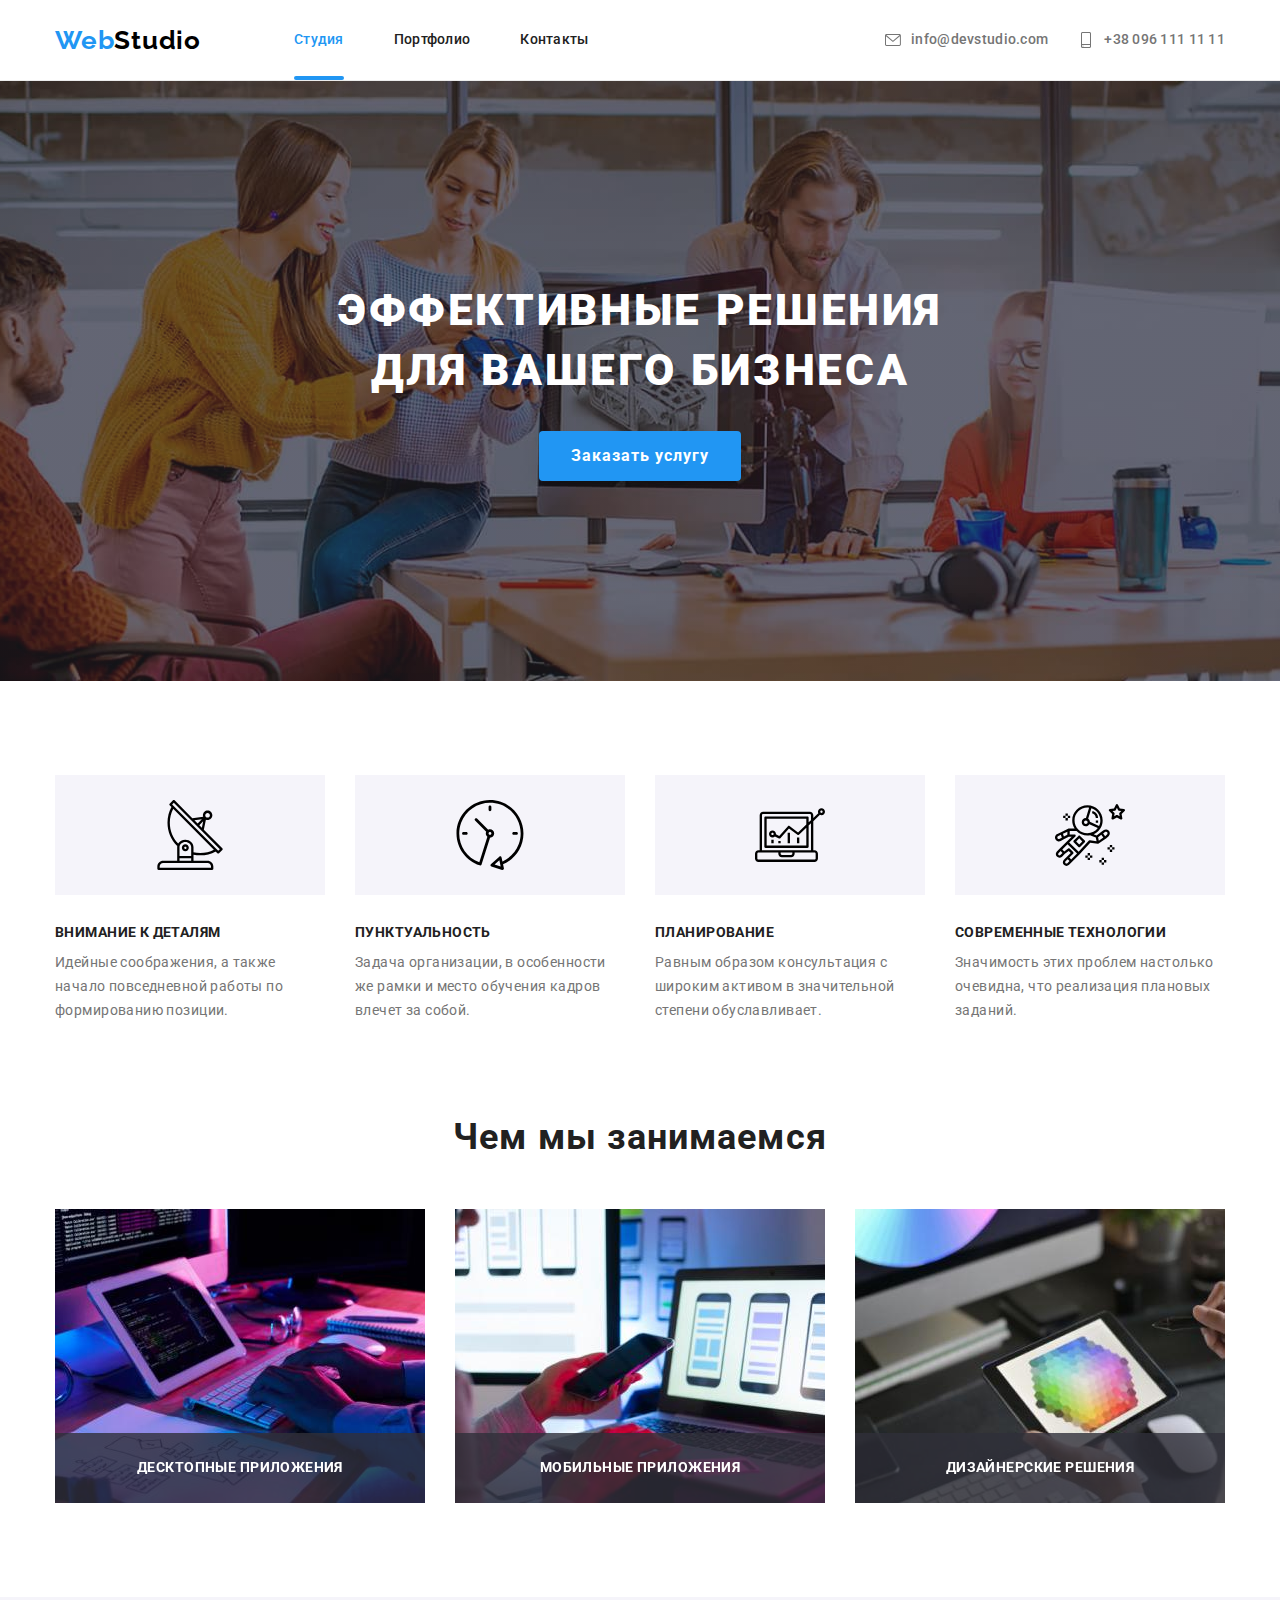
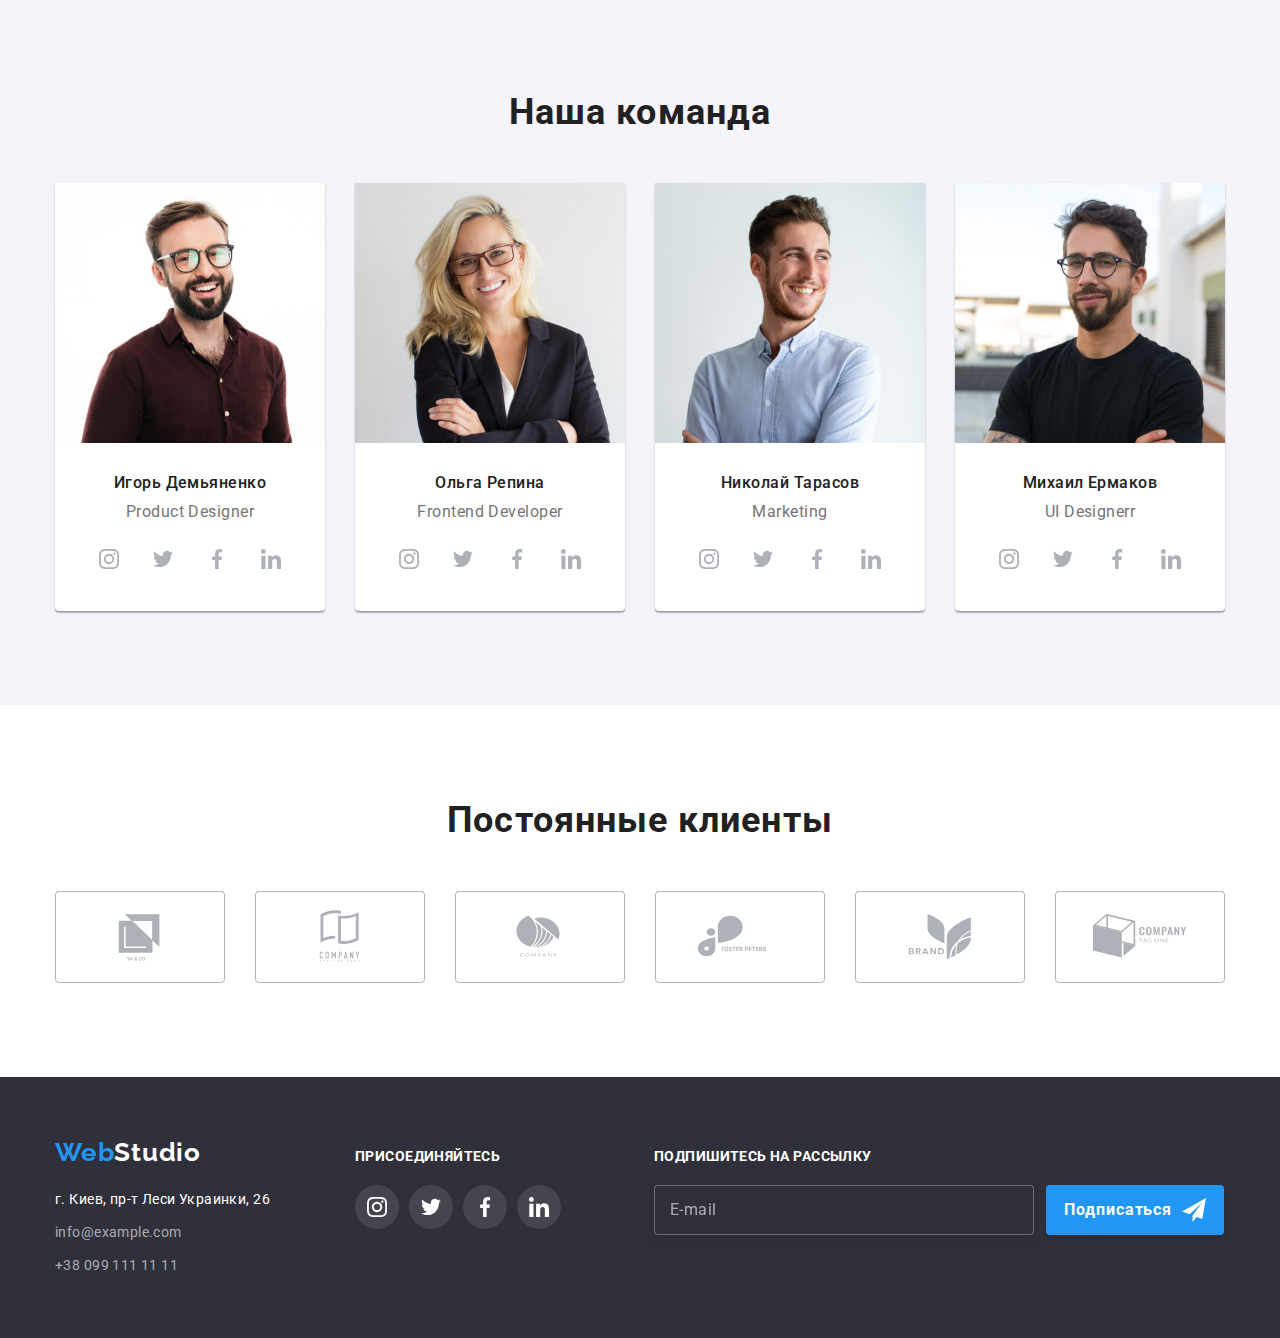
==== index.html @ f92bdd0d "update" ====
<!DOCTYPE html>
<html lang="ru">
  <head>
    <meta charset="UTF-8" />
    <meta http-equiv="X-UA-Compatible" content="IE=edge" />
    <meta name="viewport" content="width=device-width, initial-scale=1.0" />
    <title>WebStudio</title>
    <link rel="preconnect" href="https://fonts.googleapis.com" />
    <link rel="preconnect" href="https://fonts.gstatic.com" crossorigin />
    <link
      href="https://fonts.googleapis.com/css2?family=Raleway:wght@700&family=Roboto:wght@400;500;700;900&display=swap"
      rel="stylesheet"
    />
    <link rel="stylesheet" href="./css/modern-normalize.css" />
    <link rel="stylesheet" href="./css/style.css" />
  </head>
  <body>
    <!--header-->
    <header class="header">
      <div class="container header-container">
        <nav class="header-nav">
          <a class="header-logo link" href="./index.html"
            ><span class="accent-color">Web</span>Studio</a
          >
          <ul class="header-menu-list">
            <li class="header-menu-item">
              <a class="header-menu-link link current" href="./index.html"
                >Студия</a
              >
            </li>
            <li class="header-menu-item">
              <a class="header-menu-link link" href="./portfolio.html"
                >Портфолио</a
              >
            </li>
            <li class="header-menu-item">
              <a class="header-menu-link link" href="#contacts">Контакты</a>
            </li>
          </ul>
        </nav>
        <ul class="header-contacts">
          <li class="header-contacts-item">
            <a
              class="header-contacts-links link"
              href="mailto:info@devstudio.com"
              ><svg class="header-icon">
                <use href="./images/icons.svg#mail"></use>
              </svg>
              info@devstudio.com
            </a>
          </li>
          <li class="header-contacts-item">
            <a class="header-contacts-links link" href="tel:+380961111111">
              <svg class="header-icon">
                <use href="./images/icons.svg#smartphone"></use>
              </svg>
              +38 096 111 11 11
            </a>
          </li>
        </ul>
      </div>
    </header>
    <main>
      <!--hero-->
      <section class="hero">
        <div class="hero-container container">
          <h1 class="hero-title">
            Эффективные решения <br />для вашего бизнеса
          </h1>
          <button class="hero-button" data-modal-open type="button">
            Заказать услугу
          </button>
        </div>
        <div class="backdrop is-hidden" data-modal>
          <div class="modal">
            <form class="modal-form">
              <h3 class="modal-title">
                Оставьте свои данные, мы вам перезвоним
              </h3>
              <ul class="modal-list">
                <li class="modal-item">
                  <label class="modal-field">
                    <span class="modal-label">Имя</span>
                    <input
                      class="modal-input"
                      type="text"
                      name="name"
                      placeholder=" "
                    />
                    <svg class="modal-icons">
                      <use href="./images/icons.svg#person"></use>
                    </svg>
                  </label>
                </li>
                <li class="modal-item">
                  <label class="modal-field">
                    <span class="modal-label">Телефон</span>
                    <input
                      class="modal-input"
                      type="tel"
                      name="tel"
                      placeholder=" "
                    />
                    <svg class="modal-icons">
                      <use href="./images/icons.svg#phone"></use>
                    </svg>
                  </label>
                </li>
                <li class="modal-item">
                  <label class="modal-field">
                    <span class="modal-label">Почта</span>
                    <input
                      class="modal-input"
                      type="email"
                      name="mail"
                      placeholder=" "
                    />
                    <svg class="modal-icons">
                      <use href="./images/icons.svg#email"></use>
                    </svg>
                  </label>
                </li>
                <li class="modal-item">
                  <label class="modal-field">
                    <span class="modal-label">Комментарий</span>
                    <textarea
                      class="modal-textarea"
                      type="text"
                      name="comment"
                      placeholder="Введите текст"
                    ></textarea>
                  </label>
                </li>
                <li class="modal-item">
                  <label class="modal-checkbox">
                    <input
                      class="checkbox-input"
                      type="checkbox"
                      name="checkbox"
                      value="agree"
                    />
                    <span class="checkbox-icon"></span>
                    <span class="checkbox-text"
                      >Соглашаюсь с рассылкой и принимаю</span
                    >
                    <a class="checkbox-link" href="">Условия договора</a>
                  </label>
                </li>
              </ul>
              <div class="modal-btn">
                <button class="modal-send" type="submit">Отправить</button>
              </div>
            </form>
            <button class="modal-button" data-modal-close>
              <svg class="modal-icon">
                <use href="./images/icons.svg#close"></use>
              </svg>
            </button>
          </div>
        </div>
      </section>
      <!--description-->
      <section class="section">
        <div class="container">
          <h2 class="visually-hidden">Наши преимущества</h2>
          <ul class="description-list">
            <li class="description-item">
              <div class="description-icons">
                <svg class="description-icon">
                  <use href="./images/icons.svg#antenna"></use>
                </svg>
              </div>
              <div class="description-articles">
                <h3 class="description-title">Внимание к деталям</h3>
                <p class="description-text">
                  Идейные соображения, а также начало повседневной работы по
                  формированию позиции.
                </p>
              </div>
            </li>
            <li class="description-item">
              <div class="description-icons">
                <svg class="description-icon">
                  <use href="./images/icons.svg#clock"></use>
                </svg>
              </div>
              <div class="description-articles">
                <h3 class="description-title">Пунктуальность</h3>
                <p class="description-text">
                  Задача организации, в особенности же рамки и место обучения
                  кадров влечет за собой.
                </p>
              </div>
            </li>
            <li class="description-item">
              <div class="description-icons">
                <svg class="description-icon">
                  <use href="./images/icons.svg#diagram"></use>
                </svg>
              </div>
              <div class="description-articles">
                <h3 class="description-title">Планирование</h3>
                <p class="description-text">
                  Равным образом консультация с широким активом в значительной
                  степени обуславливает.
                </p>
              </div>
            </li>
            <li class="description-item">
              <div class="description-icons">
                <svg class="description-icon">
                  <use href="./images/icons.svg#astronaut"></use>
                </svg>
              </div>
              <div class="description-articles">
                <h3 class="description-title">Современные технологии</h3>
                <p class="description-text">
                  Значимость этих проблем настолько очевидна, что реализация
                  плановых заданий.
                </p>
              </div>
            </li>
          </ul>
        </div>
      </section>
      <!--works-->
      <section class="works-section section">
        <div class="container">
          <h2 class="works-title">Чем мы занимаемся</h2>
          <ul class="works-list">
            <li class="works-item">
              <div class="works-thump">
                <img
                  src="./images/box1.jpg"
                  alt="Чем мы занимаемся1"
                  width="370"
                  height="294"
                />
                <p class="works-text">Десктопные приложения</p>
              </div>
            </li>
            <li class="works-item">
              <div class="works-thump">
                <img
                  src="./images/box2.jpg"
                  alt="Чем мы занимаемся2"
                  width="370"
                  height="294"
                />
                <p class="works-text">Мобильные приложения</p>
              </div>
            </li>
            <li class="works-item">
              <div class="works-thump">
                <img
                  src="./images/box3.jpg"
                  alt="Чем мы занимаемся3"
                  width="370"
                  height="294"
                />
                <p class="works-text">Дизайнерские решения</p>
              </div>
            </li>
          </ul>
        </div>
      </section>
      <!--our-team-->
      <section class="our-team-section section">
        <div class="container">
          <h2 class="our-team-title">Наша команда</h2>
          <ul class="our-team-list">
            <li class="our-team-item">
              <img
                class="img-our-team"
                src="./images/img1.jpg"
                alt="Наша команда1"
                width="270"
                height="260"
              />
              <div class="our-team-articles">
                <h3 class="our-team-masters">Игорь Демьяненко</h3>
                <p class="our-team-profession" lang="en">Product Designer</p>
                <ul class="social-list">
                  <li class="social-item">
                    <a class="social-links link" href=""
                      ><svg class="social-icon">
                        <use href="./images/icons.svg#instagram"></use>
                      </svg>
                    </a>
                  </li>
                  <li class="social-item">
                    <a class="social-links link" href=""
                      ><svg class="social-icon">
                        <use href="./images/icons.svg#twitter"></use>
                      </svg>
                    </a>
                  </li>
                  <li class="social-item">
                    <a class="social-links link" href=""
                      ><svg class="social-icon">
                        <use href="./images/icons.svg#facebook"></use>
                      </svg>
                    </a>
                  </li>
                  <li class="social-item">
                    <a class="social-links link" href=""
                      ><svg class="social-icon">
                        <use href="./images/icons.svg#linkedin"></use>
                      </svg>
                    </a>
                  </li>
                </ul>
              </div>
            </li>
            <li class="our-team-item">
              <img
                class="img-our-team"
                src="./images/img2.jpg"
                alt="Наша команда2"
                width="270"
                height="260"
              />
              <div class="our-team-articles">
                <h3 class="our-team-masters">Ольга Репина</h3>
                <p class="our-team-profession" lang="en">Frontend Developer</p>
                <ul class="social-list">
                  <li class="social-item">
                    <a class="social-links link" href=""
                      ><svg class="social-icon">
                        <use href="./images/icons.svg#instagram"></use>
                      </svg>
                    </a>
                  </li>
                  <li class="social-item">
                    <a class="social-links link" href=""
                      ><svg class="social-icon">
                        <use href="./images/icons.svg#twitter"></use>
                      </svg>
                    </a>
                  </li>
                  <li class="social-item">
                    <a class="social-links link" href=""
                      ><svg class="social-icon">
                        <use href="./images/icons.svg#facebook"></use>
                      </svg>
                    </a>
                  </li>
                  <li class="social-item">
                    <a class="social-links link" href=""
                      ><svg class="social-icon">
                        <use href="./images/icons.svg#linkedin"></use>
                      </svg>
                    </a>
                  </li>
                </ul>
              </div>
            </li>
            <li class="our-team-item">
              <img
                class="img-our-team"
                src="./images/img3.jpg"
                alt="Наша команда3"
                width="270"
                height="260"
              />
              <div class="our-team-articles">
                <h3 class="our-team-masters">Николай Тарасов</h3>
                <p class="our-team-profession" lang="en">Marketing</p>
                <ul class="social-list">
                  <li class="social-item">
                    <a class="social-links link" href=""
                      ><svg class="social-icon">
                        <use href="./images/icons.svg#instagram"></use>
                      </svg>
                    </a>
                  </li>
                  <li class="social-item">
                    <a class="social-links link" href=""
                      ><svg class="social-icon">
                        <use href="./images/icons.svg#twitter"></use>
                      </svg>
                    </a>
                  </li>
                  <li class="social-item">
                    <a class="social-links link" href=""
                      ><svg class="social-icon">
                        <use href="./images/icons.svg#facebook"></use>
                      </svg>
                    </a>
                  </li>
                  <li class="social-item">
                    <a class="social-links link" href=""
                      ><svg class="social-icon">
                        <use href="./images/icons.svg#linkedin"></use>
                      </svg>
                    </a>
                  </li>
                </ul>
              </div>
            </li>
            <li class="our-team-item">
              <img
                class="img-our-team"
                src="./images/img4.jpg"
                alt="Наша команда4"
                width="270"
                height="260"
              />
              <div class="our-team-articles">
                <h3 class="our-team-masters">Михаил Ермаков</h3>
                <p class="our-team-profession" lang="en">UI Designerr</p>
                <ul class="social-list">
                  <li class="social-item">
                    <a class="social-links link" href=""
                      ><svg class="social-icon">
                        <use href="./images/icons.svg#instagram"></use>
                      </svg>
                    </a>
                  </li>
                  <li class="social-item">
                    <a class="social-links link" href=""
                      ><svg class="social-icon">
                        <use href="./images/icons.svg#twitter"></use>
                      </svg>
                    </a>
                  </li>
                  <li class="social-item">
                    <a class="social-links link" href=""
                      ><svg class="social-icon">
                        <use href="./images/icons.svg#facebook"></use>
                      </svg>
                    </a>
                  </li>
                  <li class="social-item">
                    <a class="social-links link" href=""
                      ><svg class="social-icon">
                        <use href="./images/icons.svg#linkedin"></use>
                      </svg>
                    </a>
                  </li>
                </ul>
              </div>
            </li>
          </ul>
        </div>
      </section>
      <!--clients-->
      <section class="section">
        <div class="container">
          <h2 class="clients-title">Постоянные клиенты</h2>
          <ul class="clients-list">
            <li class="clients-item">
              <a class="clients-links link" href="">
                <svg class="clients-icon">
                  <use href="./images/icons.svg#clients1"></use>
                </svg>
              </a>
            </li>
            <li class="clients-item">
              <a class="clients-links link" href="">
                <svg class="clients-icon">
                  <use href="./images/icons.svg#clients2"></use>
                </svg>
              </a>
            </li>
            <li class="clients-item">
              <a class="clients-links link" href="">
                <svg class="clients-icon">
                  <use href="./images/icons.svg#clients3"></use>
                </svg>
              </a>
            </li>
            <li class="clients-item">
              <a class="clients-links link" href="">
                <svg class="clients-icon">
                  <use href="./images/icons.svg#clients4"></use>
                </svg>
              </a>
            </li>
            <li class="clients-item">
              <a class="clients-links link" href="">
                <svg class="clients-icon">
                  <use href="./images/icons.svg#clients5"></use>
                </svg>
              </a>
            </li>
            <li class="clients-item">
              <a class="clients-links link" href="">
                <svg class="clients-icon">
                  <use href="./images/icons.svg#clients6"></use>
                </svg>
              </a>
            </li>
          </ul>
        </div>
      </section>
    </main>
    <!--footer-->
    <footer class="footer">
      <div class="container footer-container">
        <div class="footer-left">
          <a class="footer-logo link" href="./index.html"
            ><span class="accent-color">Web</span>Studio</a
          >
          <address class="footer-address" id="contacts">
            <ul class="footer-contacts">
              <li class="footer-contacts-item">
                <a
                  class="footer-contacts-map link"
                  href="https://goo.gl/maps/BUjDJLent2GHWbhv6"
                  target="_blank"
                  rel="noopener noreferrer"
                  >г. Киев, пр-т Леси Украинки, 26</a
                >
              </li>
              <li class="footer-contacts-item">
                <a
                  class="footer-contacts-links link"
                  href="mailto:info@example.com"
                  >info@example.com</a
                >
              </li>
              <li class="footer-contacts-item">
                <a class="footer-contacts-links link" href="tel:+380991111111"
                  >+38 099 111 11 11</a
                >
              </li>
            </ul>
          </address>
        </div>
        <div class="footer-right">
          <h3 class="social-title">присоединяйтесь</h3>
          <ul class="social-list-footer">
            <li class="social-item-footer">
              <a class="social-links-footer link" href=""
                ><svg class="social-icon-footer">
                  <use href="./images/icons.svg#instagramf"></use>
                </svg>
              </a>
            </li>
            <li class="social-item-footer">
              <a class="social-links-footer link" href=""
                ><svg class="social-icon-footer">
                  <use href="./images/icons.svg#twitterf"></use>
                </svg>
              </a>
            </li>
            <li class="social-item-footer">
              <a class="social-links-footer link" href=""
                ><svg class="social-icon-footer">
                  <use href="./images/icons.svg#facebookf"></use>
                </svg>
              </a>
            </li>
            <li class="social-item-footer">
              <a class="social-links-footer link" href=""
                ><svg class="social-icon-footer">
                  <use href="./images/icons.svg#linkedinf"></use>
                </svg>
              </a>
            </li>
          </ul>
        </div>
        <form class="footer-form">
          <label class="footer-label">
            Подпишитесь на рассылку
            <input
              class="footer-input"
              type="email"
              name="subscribe"
              placeholder="E-mail"
            />
          </label>
          <button class="footer-button" type="submit">
            Подписаться
            <svg class="footer-send">
              <use href="./images/icons.svg#send"></use>
            </svg>
          </button>
        </form>
      </div>
    </footer>
    <script src="./js/modal.js"></script>
  </body>
</html>
---- css/style.css ----
:root {
  --main-title-color: #212121;
  --title-color: #ffffff;
  --text-color: #757575;
  --accent-color: #2196f3;
  --button-active: #188ce8;
  --logo-color-header: #000000;
  --logo-color-footer: #ffffff;
  --text-button-first-color: #ffffff;
  --text-button-second-color: #212121;
  --main-button-color-background: #2196f3;
  --secondary-button-color-background: #f5f4fa;
  --primary-background-color: #ffffff;
  --second-background-color: #2f303a;
  --third-background-color: #f5f4fa;
  --hero-background-color: #c4c4c4;
  --main-font: 'Roboto', sans-serif;
  --timing-function: cubic-bezier(0.4, 0, 0.2, 1);
  --animation-timing: 250ms;
}

p,
h1,
h2,
h3,
h4,
h5,
h6 {
  margin: 0;
}

ul {
  list-style: none;
  margin: 0;
  padding: 0;
}

button {
  cursor: pointer;
}

a {
  text-decoration: none;
  color: inherit;
  cursor: pointer;
}

img {
  display: block;
  height: auto;
  max-width: 100%;
}

body {
  font-family: var(--main-font);
  color: var(--main-title-color);
  background-color: var(--primary-background-color);
}

address {
  font-style: inherit;
}

textarea {
  resize: none;
}

.container {
  width: 1200px;
  padding: 0 15px;
  margin: 0 auto;
}

.section {
  padding-top: 94px;
  padding-bottom: 94px;
}

.visually-hidden {
  position: absolute;
  width: 1px;
  height: 1px;
  margin: -1px;
  border: 0;
  padding: 0;

  white-space: nowrap;
  clip-path: inset(100%);
  clip: rect(0 0 0 0);
  overflow: hidden;
}

.link {
  transition: color var(--animation-timing) var(--timing-function);
}

.link:hover,
.link:focus {
  color: var(--accent-color);
}

.btn {
  transition: color var(--animation-timing) var(--timing-function),
    background-color var(--animation-timing) var(--timing-function),
    box-shadow var(--animation-timing) var(--timing-function);
}

.btn:hover,
.btn:focus,
.btn:active {
  color: var(--text-button-first-color);
  background-color: var(--accent-color);
  box-shadow: 0px 3px 1px rgba(0, 0, 0, 0.1), 0px 1px 2px rgba(0, 0, 0, 0.08),
    0px 2px 2px rgba(0, 0, 0, 0.12);
}

.accent-color {
  color: var(--accent-color);
}

/*--------------header------------------*/

.header {
  border-bottom: 1px solid #ececec;
}

.header-container {
  display: flex;
  align-items: center;
}

.header-nav {
  display: flex;
  align-items: center;
}

.header-logo {
  font-family: Raleway;
  font-weight: 700;
  font-size: 26px;
  line-height: 1.19;
  letter-spacing: 0.03em;
  color: var(--logo-color-header);
  margin-right: 93px;
}

.header-menu-list {
  display: flex;
}

.header-menu-item .current {
  color: var(--accent-color);
  position: relative;
}

.current::after {
  content: '';
  position: absolute;
  bottom: 0;
  display: block;
  width: 100%;
  height: 4px;
  border-radius: 2px;
  background: var(--accent-color);
}

.header-menu-item:not(:last-child) {
  margin-right: 50px;
}

.header-menu-link {
  display: block;
  padding: 32px 0;
  font-weight: 500;
  font-size: 14px;
  line-height: 1.14;
  letter-spacing: 0.02em;
}

.header-contacts {
  display: flex;
  margin-left: auto;
}

.header-contacts-item:not(:last-child) {
  margin-right: 30px;
}

.header-contacts-links {
  display: flex;
  align-items: center;
  font-weight: 500;
  font-size: 14px;
  line-height: 1.14;
  letter-spacing: 0.02em;
  color: var(--text-color);
}

.header-icon {
  margin-right: 10px;
  width: 16px;
  height: 16px;
  fill: #757575;
  transition: fill var(--animation-timing) var(--timing-function);
}

.link:hover .header-icon,
.link:focus .header-icon {
  fill: var(--accent-color);
}

/*-----------------main-page----------------------*/

/*hero*/

.hero {
  max-width: 1600px;
  margin-left: auto;
  margin-right: auto;
  padding: 200px 0;
  background-image: linear-gradient(
      rgba(47, 48, 58, 0.4),
      rgba(47, 48, 58, 0.4)
    ),
    url('../images/hero-img.jpg');
  background-color: var(--hero-background-color);
  background-repeat: no-repeat;
  background-position: center;
  background-size: cover;
}

.hero-container {
  display: flex;
  flex-direction: column;
  align-items: center;
}

.hero-title {
  color: var(--title-color);
  font-weight: 900;
  font-size: 44px;
  line-height: 1.36;
  text-align: center;
  letter-spacing: 0.06em;
  text-transform: uppercase;
  min-width: 600px;
  margin-bottom: 30px;
}

.hero-button {
  color: var(--title-color);
  background-color: var(--main-button-color-background);
  font-weight: 700;
  font-size: 16px;
  line-height: 1.88;
  letter-spacing: 0.06em;
  min-width: 200px;
  box-shadow: 0px 4px 4px rgba(0, 0, 0, 0.15);
  border-radius: 4px;
  padding: 10px 32px;
  text-align: center;
  box-shadow: 0px 4px 4px rgba(0, 0, 0, 0.15);
  border: tan;
  border-radius: 4px;
  transition: background-color var(--animation-timing) var(--timing-function),
    box-shadow var(--animation-timing) var(--timing-function);
}

.hero-button:active {
  background-color: var(--button-active);
  box-shadow: 0px 3px 1px rgba(0, 0, 0, 0.1), 0px 1px 2px rgba(0, 0, 0, 0.08),
    0px 2px 2px rgba(0, 0, 0, 0.12);
}

/*modal*/

.backdrop {
  position: fixed;
  top: 0;
  left: 0;
  width: 100%;
  height: 100%;
  background-color: rgba(0, 0, 0, 0.2);
  opacity: 1;
  transition: opacity var(--animation-timing) var(--timing-function);
}

.backdrop.is-hidden {
  opacity: 0;
  pointer-events: none;
}

.backdrop.is-hidden .modal {
  transform: translate(-50%, -50%) scale(0);
}

.modal {
  padding: 40px;
  position: absolute;
  min-width: 528px;
  min-height: 581px;
  top: 50%;
  left: 50%;
  transform: translate(-50%, -50%) scale(1);
  background-color: #ffffff;
  box-shadow: 0px 1px 3px rgba(0, 0, 0, 0.12), 0px 1px 1px rgba(0, 0, 0, 0.14),
    0px 2px 1px rgba(0, 0, 0, 0.2);
  border-radius: 4px;
  transition: transform var(--animation-timing) var(--timing-function);
}

.modal-title {
  font-weight: 700;
  font-size: 20px;
  line-height: 1.15;
  text-align: center;
  letter-spacing: 0.03em;
}

.modal-button {
  position: absolute;
  top: 8px;
  right: 8px;
  width: 30px;
  height: 30px;
  background-color: #ffffff;
  border: 1px solid rgba(0, 0, 0, 0.1);
  border-radius: 50%;
}

.modal-icon {
  position: absolute;
  top: 50%;
  left: 50%;
  transform: translate(-50%, -50%);
  width: 18px;
  height: 18px;
  transition: fill var(--animation-timing) var(--timing-function);
}

.modal-button:hover .modal-icon,
.modal-button:focus .modal-icon {
  fill: var(--accent-color);
}

.modal-form {
  width: 448px;
}

.modal-title {
  margin-bottom: 12px;
  font-weight: bold;
  font-size: 20px;
  line-height: 1.15;
  text-align: center;
  letter-spacing: 0.03em;
  color: var(--main-title-color);
}

.modal-list {
  margin-bottom: 30px;
}

.modal-item:not(:last-child) {
  margin-bottom: 10px;
}

.modal-item:nth-child(4) {
  margin-bottom: 20px;
}

.modal-field {
  position: relative;
  display: block;
  width: 100%;
  font-weight: normal;
  font-size: 12px;
  line-height: 1.17;
  letter-spacing: 0.01em;
}

.modal-label {
  display: block;
  margin-bottom: 4px;
  font-weight: normal;
  font-size: 12px;
  line-height: 1.17;
  letter-spacing: 0.01em;
  color: var(--text-color);
}

.modal-input {
  padding: 12px 42px;
  outline: none;
  width: 100%;
  height: 40px;
  border: 1px solid rgba(33, 33, 33, 0.2);
  border-radius: 4px;
  transition: border-color var(--animation-timing) var(--timing-function);
}

.modal-input:focus {
  border-color: var(--accent-color);
}

.modal-icons {
  position: absolute;
  top: 50%;
  left: 12px;
  width: 18px;
  height: 18px;
  transition: fill var(--animation-timing) var(--timing-function);
}

.modal-input:focus + .modal-icons {
  fill: var(--accent-color);
}

.modal-textarea {
  display: block;
  outline: none;
  padding: 12px 16px;
  width: 100%;
  height: 120px;
  resize: none;
  border: 1px solid rgba(33, 33, 33, 0.2);
  box-sizing: border-box;
  border-radius: 4px;
  transition: border-color var(--animation-timing) var(--timing-function);
}

.modal-textarea:focus {
  border-color: var(--accent-color);
}

.modal-textarea::placeholder {
  font-weight: normal;
  font-size: 14px;
  line-height: 1.14;
  letter-spacing: 0.01em;
  color: rgba(117, 117, 117, 0.5);
}

.modal-checkbox {
  display: flex;
  justify-content: center;
  align-items: center;
  width: 100%;
  height: 24px;
  font-weight: normal;
  font-size: 14px;
  line-height: 1.71;
  letter-spacing: 0.03em;
  color: var(--text-color);
}

.checkbox-input {
  position: absolute;
  width: 1px;
  height: 1px;
  margin: -1px;
  border: 0;
  padding: 0;
  white-space: nowrap;
  clip-path: inset(100%);
  clip: rect(0 0 0 0);
  overflow: hidden;
}

.checkbox-icon {
  display: inline-block;
  margin-right: 7px;
  width: 16px;
  height: 15px;
  border: 2px solid var(--main-title-color);
  border-radius: 4px;
  transition: background-color var(--animation-timing) var(--timing-function),
    background-image var(--animation-timing) var(--timing-function),
    border-color var(--animation-timing) var(--timing-function);
}

.checkbox-input:checked + .checkbox-icon {
  background-color: var(--accent-color);
  background-image: url(../images/icon-check.svg);
  background-size: contain;
  background-origin: border-box;
  border-color: var(--accent-color);
}

.checkbox-text {
  margin-right: 7px;
}

.checkbox-link {
  color: var(--accent-color);
  text-decoration: underline;
}

.modal-btn {
  display: flex;
  justify-content: center;
}

.modal-send {
  width: 200px;
  height: 50px;
  font-weight: bold;
  font-size: 16px;
  line-height: 1.87;
  text-align: center;
  letter-spacing: 0.06em;
  color: var(--title-color);
  background-color: var(--main-button-color-background);
  box-shadow: 0px 4px 4px rgba(0, 0, 0, 0.15);
  border: tan;
  border-radius: 4px;
  transition: background-color var(--animation-timing) var(--timing-function),
    box-shadow var(--animation-timing) var(--timing-function);
}

.modal-send:active {
  background-color: var(--button-active);
  box-shadow: 0px 3px 1px rgba(0, 0, 0, 0.1), 0px 1px 2px rgba(0, 0, 0, 0.08),
    0px 2px 2px rgba(0, 0, 0, 0.12);
}

/*description*/

.description-list {
  display: flex;
}

.description-item {
  width: 270px;
}

.description-item:not(:last-child) {
  margin-right: 30px;
}

.description-icons {
  display: flex;
  justify-content: center;
  align-items: center;
  min-width: 270px;
  min-height: 120px;
  margin-bottom: 30px;
  background-color: #f5f4fa;
}

.description-icon {
  width: 70px;
  height: 70px;
}

.description-title {
  font-weight: 700;
  font-size: 14px;
  line-height: 1.14;
  letter-spacing: 0.03em;
  text-transform: uppercase;
  margin-bottom: 10px;
}

.description-text {
  font-size: 14px;
  line-height: 1.71;
  letter-spacing: 0.03em;
  color: var(--text-color);
}

/*works*/

.works-section {
  padding-top: 0;
}

.works-title {
  font-weight: 700;
  font-size: 36px;
  line-height: 1.17;
  text-align: center;
  letter-spacing: 0.03em;
  min-width: 376px;
  margin-bottom: 50px;
}

.works-list {
  display: flex;
}

.works-item:not(:last-child) {
  margin-right: 30px;
}

.works-thump {
  position: relative;
}

.works-text {
  position: absolute;
  display: flex;
  justify-content: center;
  align-items: center;
  font-weight: 700;
  font-size: 14px;
  line-height: 1.14;
  letter-spacing: 0.03em;
  text-transform: uppercase;
  color: var(--title-color);
  width: 100%;
  height: 70px;
  left: 0;
  bottom: 0;
  background: rgba(47, 48, 58, 0.8);
}

/*our-team*/

.our-team-section {
  background-color: var(--third-background-color);
}

.our-team-title {
  font-weight: 700;
  font-size: 36px;
  line-height: 1.17;
  text-align: center;
  letter-spacing: 0.03em;
  min-width: 264px;
  margin-bottom: 50px;
}

.our-team-list {
  display: flex;
  flex-wrap: wrap;
  justify-content: space-around;
}

.our-team-item {
  border-radius: 0px 0px 4px 4px;
  background-color: #ffffff;
  box-shadow: 0px 1px 3px rgba(0, 0, 0, 0.12), 0px 1px 1px rgba(0, 0, 0, 0.14),
    0px 2px 1px rgba(0, 0, 0, 0.2);
}

.our-team-item:not(:last-child) {
  margin-right: 30px;
}

.our-team-articles {
  padding: 30px 0;
}

.our-team-masters {
  font-weight: 500;
  font-size: 16px;
  line-height: 1.19;
  text-align: center;
  letter-spacing: 0.03em;
  margin-bottom: 10px;
}

.our-team-profession {
  margin-bottom: 16px;
  font-size: 16px;
  line-height: 1.19;
  text-align: center;
  letter-spacing: 0.03em;
  color: var(--text-color);
}

.social-list {
  display: flex;
  justify-content: center;
  align-items: center;
  min-width: 206px;
  min-height: 44px;
}

.social-item:not(:last-child) {
  margin-right: 10px;
}

.social-links {
  display: flex;
  justify-content: center;
  align-items: center;
  padding: 0;
  min-width: 44px;
  min-height: 44px;
  border-radius: 50%;
  transition: background-color var(--animation-timing) var(--timing-function);
}

.social-icon {
  width: 20px;
  height: 20px;
  fill: #afb1b8;
  transition: fill var(--animation-timing) var(--timing-function);
}

.social-links:hover,
.social-links:focus {
  background-color: var(--accent-color);
}

.social-links:hover .social-icon,
.social-links:focus .social-icon {
  fill: #ffffff;
}

/* clients */

.clients-title {
  font-weight: bold;
  font-size: 36px;
  line-height: 1.17;
  text-align: center;
  letter-spacing: 0.03em;
  margin-bottom: 50px;
}

.clients-list {
  display: flex;
  justify-content: space-around;
}

.clients-item {
  width: 170px;
  height: 92px;
}

.clients-item:not(:last-child) {
  margin-right: 30px;
}

.clients-links {
  display: block;
  display: flex;
  justify-content: center;
  align-items: center;
  width: 100%;
  height: 100%;
  border: 1px solid #afb1b8;
  border-radius: 4px;
  transition: border-color var(--animation-timing) var(--timing-function);
}

.clients-icon {
  width: 106px;
  height: 60px;
  fill: #afb1b8;
  transition: fill var(--animation-timing) var(--timing-function);
}

.clients-links:hover,
.clients-links:focus {
  border-color: var(--accent-color);
}

.clients-links:hover .clients-icon,
.clients-links:focus .clients-icon {
  fill: var(--accent-color);
}

/*------------------portfolio----------------------*/

.button-list {
  display: flex;
  justify-content: center;
  margin-bottom: 50px;
}

.button-item:not(:last-child) {
  margin-right: 8px;
}

.button-portfolio {
  border: tan;
  font-weight: 500;
  font-size: 16px;
  line-height: 1.62;
  text-align: center;
  letter-spacing: 0.03em;
  background-color: var(--secondary-button-color-background);
  padding: 6px 22px;
  min-width: 73px;
  border-radius: 4px;
}

.project-list {
  display: flex;
  flex-wrap: wrap;
  justify-content: space-between;
}

.project-item {
  width: 370px;
  height: 404px;
}

.project-item:nth-child(-n + 6) {
  margin-bottom: 30px;
}

.project-links {
  display: block;
  width: 100%;
  height: 100%;
  border: 1px solid #eeeeee;
  transition: box-shadow var(--animation-timing) var(--timing-function);
}

.project-links:hover,
.project-links:focus {
  box-shadow: 0px 1px 1px rgba(0, 0, 0, 0.12), 0px 4px 4px rgba(0, 0, 0, 0.06),
    1px 4px 6px rgba(0, 0, 0, 0.16);
}

.project-thump {
  position: relative;
  width: 100%;
  overflow: hidden;
}

.project-overlay {
  position: absolute;
  bottom: 0;
  padding: 63px 24px;
  width: 100%;
  height: 100%;
  font-size: 18px;
  line-height: 1.56;
  letter-spacing: 0.03em;
  color: var(--title-color);
  background: rgba(33, 150, 243, 0.9);
  transform: translateY(294px);
  transition: transform var(--animation-timing) var(--timing-function);
}

.project-links:hover .project-overlay,
.project-links:focus .project-overlay {
  transform: translateY(-0);
}

.project-articles {
  padding: 20px;
}

.project-title {
  font-weight: 700;
  font-size: 18px;
  line-height: 2;
  letter-spacing: 0.06em;
}

.project-text {
  font-size: 16px;
  line-height: 1.88;
  letter-spacing: 0.03em;
  color: var(--text-color);
}

/*------------------footer--------------------*/

.footer {
  padding: 60px 0;
  background-color: var(--second-background-color);
}

.footer-container {
  display: flex;
  align-items: baseline;
}

.footer-left {
  margin-right: 70px;
}

.footer-right {
  margin-right: 93px;
  min-width: 206px;
  min-height: 80px;
}

.footer-logo {
  display: block;
  margin-bottom: 20px;
  font-family: Raleway;
  font-weight: 700;
  font-size: 26px;
  line-height: 1.19;
  letter-spacing: 0.03em;
  color: var(--logo-color-footer);
}

.footer-address {
  min-width: 230px;
  min-height: 80px;
}

.footer-contacts-item {
  font-size: 14px;
  line-height: 1.71;
  letter-spacing: 0.03em;
}

.footer-contacts-item:not(:last-child) {
  margin-bottom: 9px;
}

.footer-contacts-map {
  color: var(--title-color);
}

.footer-contacts-links {
  color: rgba(255, 255, 255, 0.6);
}

.social-title {
  font-weight: bold;
  font-size: 14px;
  line-height: 1.14;
  letter-spacing: 0.03em;
  text-transform: uppercase;
  color: var(--title-color);
  margin-bottom: 20px;
  padding-top: 0px;
  justify-content: center;
  align-items: center;
}

.social-list-footer {
  display: flex;
  justify-content: center;
}

.social-item-footer:not(:last-child) {
  margin-right: 10px;
}

.social-links-footer {
  display: flex;
  padding: 0;
  width: 44px;
  height: 44px;
  background-color: rgba(255, 255, 255, 0.1);
  border-radius: 50%;
  justify-content: center;
  align-items: center;
  transition: background-color var(--animation-timing) var(--timing-function);
}

.social-icon-footer {
  width: 20px;
  height: 20px;
  fill: #ffffff;
}

.social-links-footer:hover,
.social-links-footer:focus {
  background-color: var(--accent-color);
}

.footer-form {
  display: inline-flex;
  align-items: flex-end;
  width: 570px;
  height: 86px;
}

.footer-label {
  display: inline-block;
  margin-right: 12px;
  font-weight: 700;
  font-size: 14px;
  line-height: 1.14;
  letter-spacing: 0.03em;
  text-transform: uppercase;
  color: var(--title-color);
}

.footer-input {
  margin-top: 20px;
  display: inline-block;
  padding: 15px;
  width: 100%;
  height: 50px;
  background-color: var(--second-background-color);
  border: 1px solid rgba(255, 255, 255, 0.3);
  border-radius: 4px;
  filter: drop-shadow(0px 4px 4px rgba(0, 0, 0, 0.15));
  color: var(--title-color);
}

.footer-input::placeholder {
  font-weight: normal;
  font-size: 16px;
  line-height: 1.25;
  letter-spacing: 0.03em;
  color: rgba(255, 255, 255, 0.6);
}

.footer-button {
  display: inline-flex;
  justify-content: center;
  align-items: center;
  width: 200px;
  height: 50px;
  font-weight: 700;
  font-size: 16px;
  line-height: 1.87;
  letter-spacing: 0.06em;
  color: var(--text-button-first-color);
  background-color: var(--main-button-color-background);
  box-shadow: 0px 4px 4px rgba(0, 0, 0, 0.15);
  border: tan;
  border-radius: 4px;
  transition: background-color var(--animation-timing) var(--timing-function),
    box-shadow var(--animation-timing) var(--timing-function);
}

.footer-button:active {
  background-color: var(--button-active);
  box-shadow: 0px 3px 1px rgba(0, 0, 0, 0.1), 0px 1px 2px rgba(0, 0, 0, 0.08),
    0px 2px 2px rgba(0, 0, 0, 0.12);
}

.footer-send {
  margin-left: 10px;
  width: 24px;
  height: 24px;
  fill: #ffffff;
}
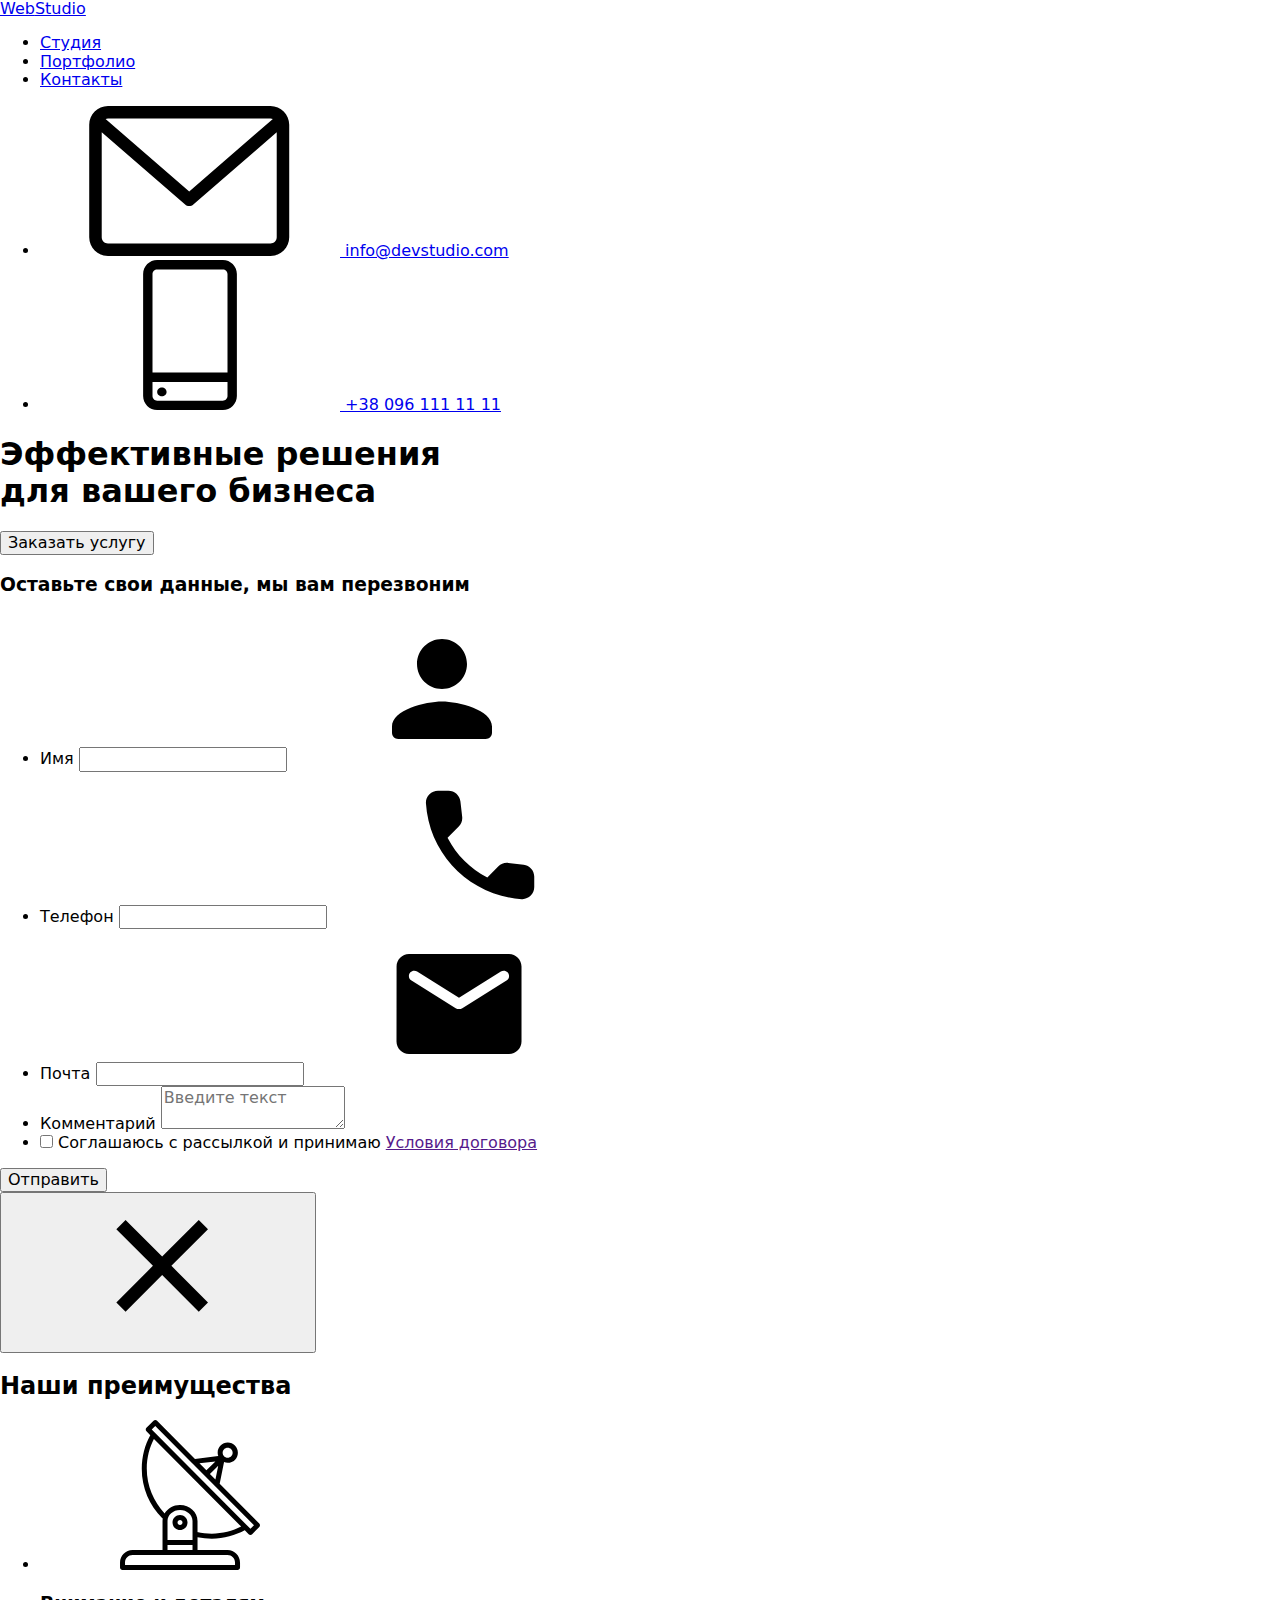
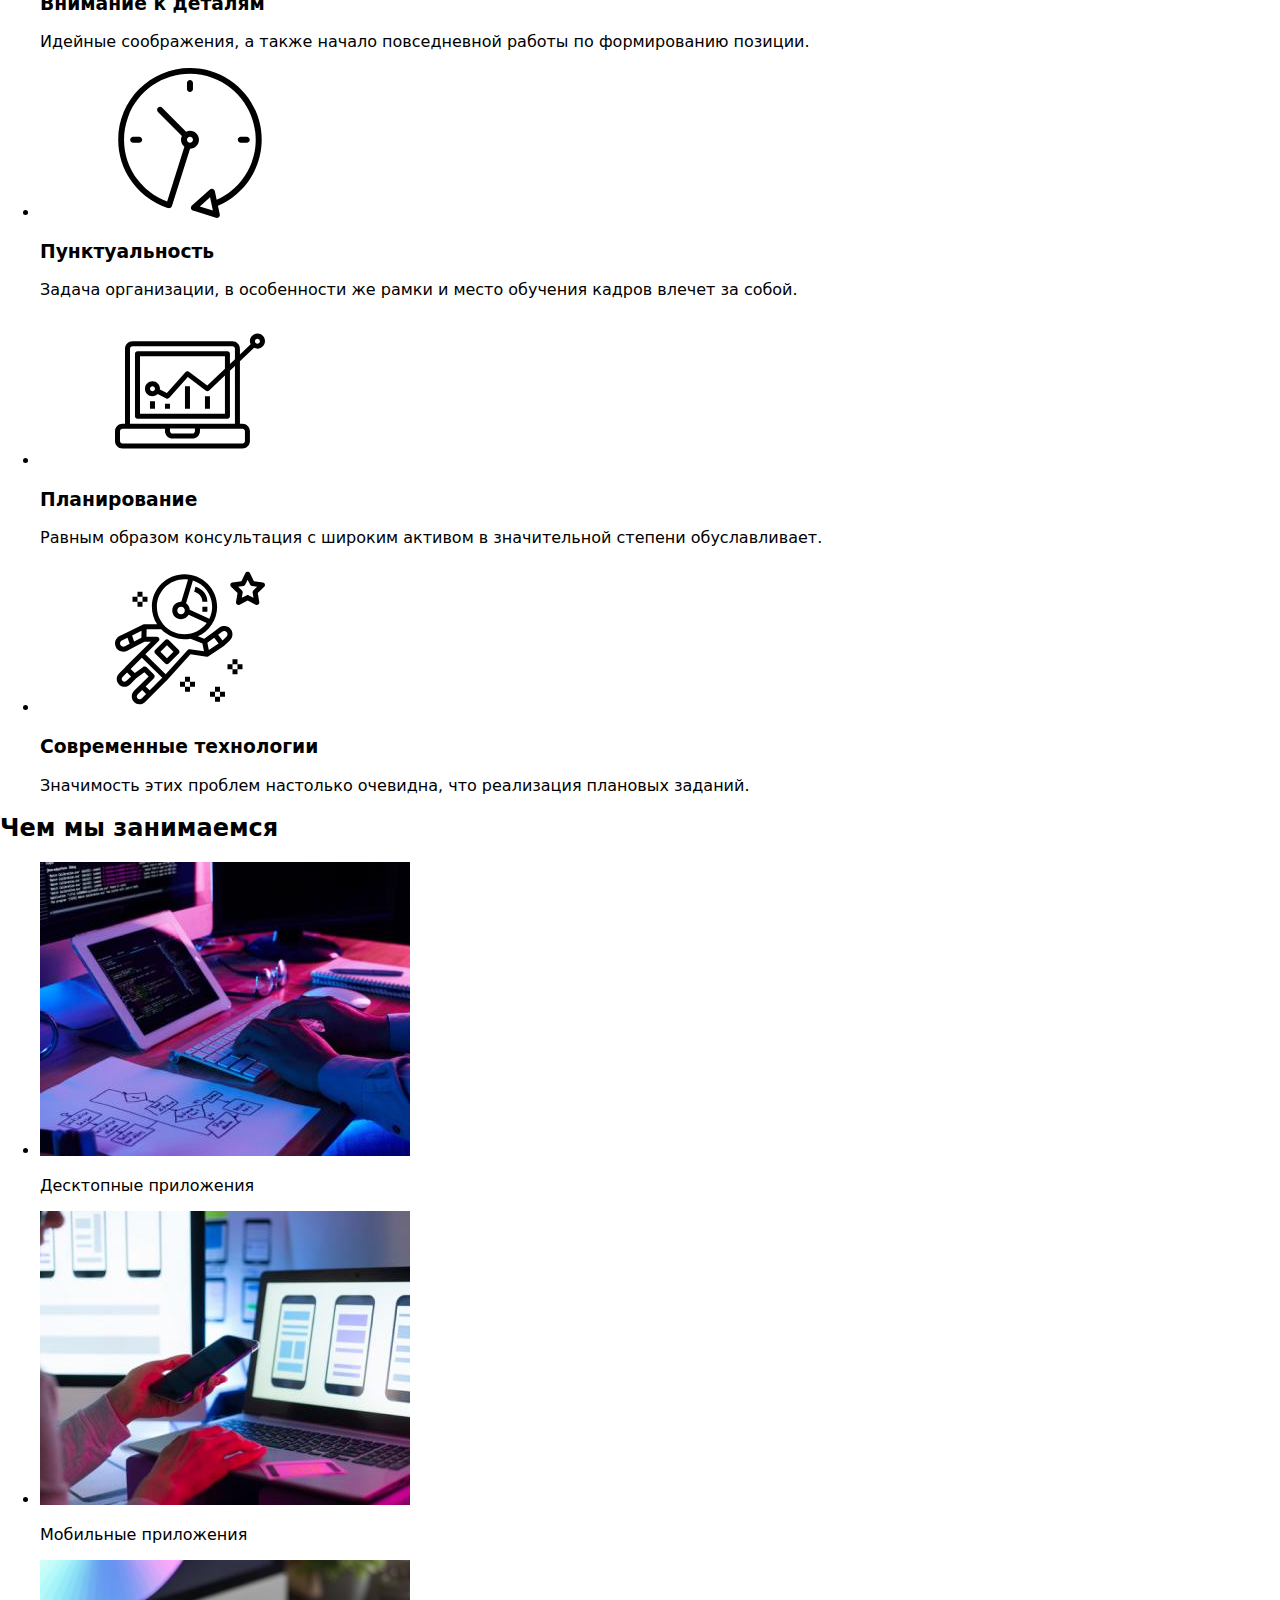
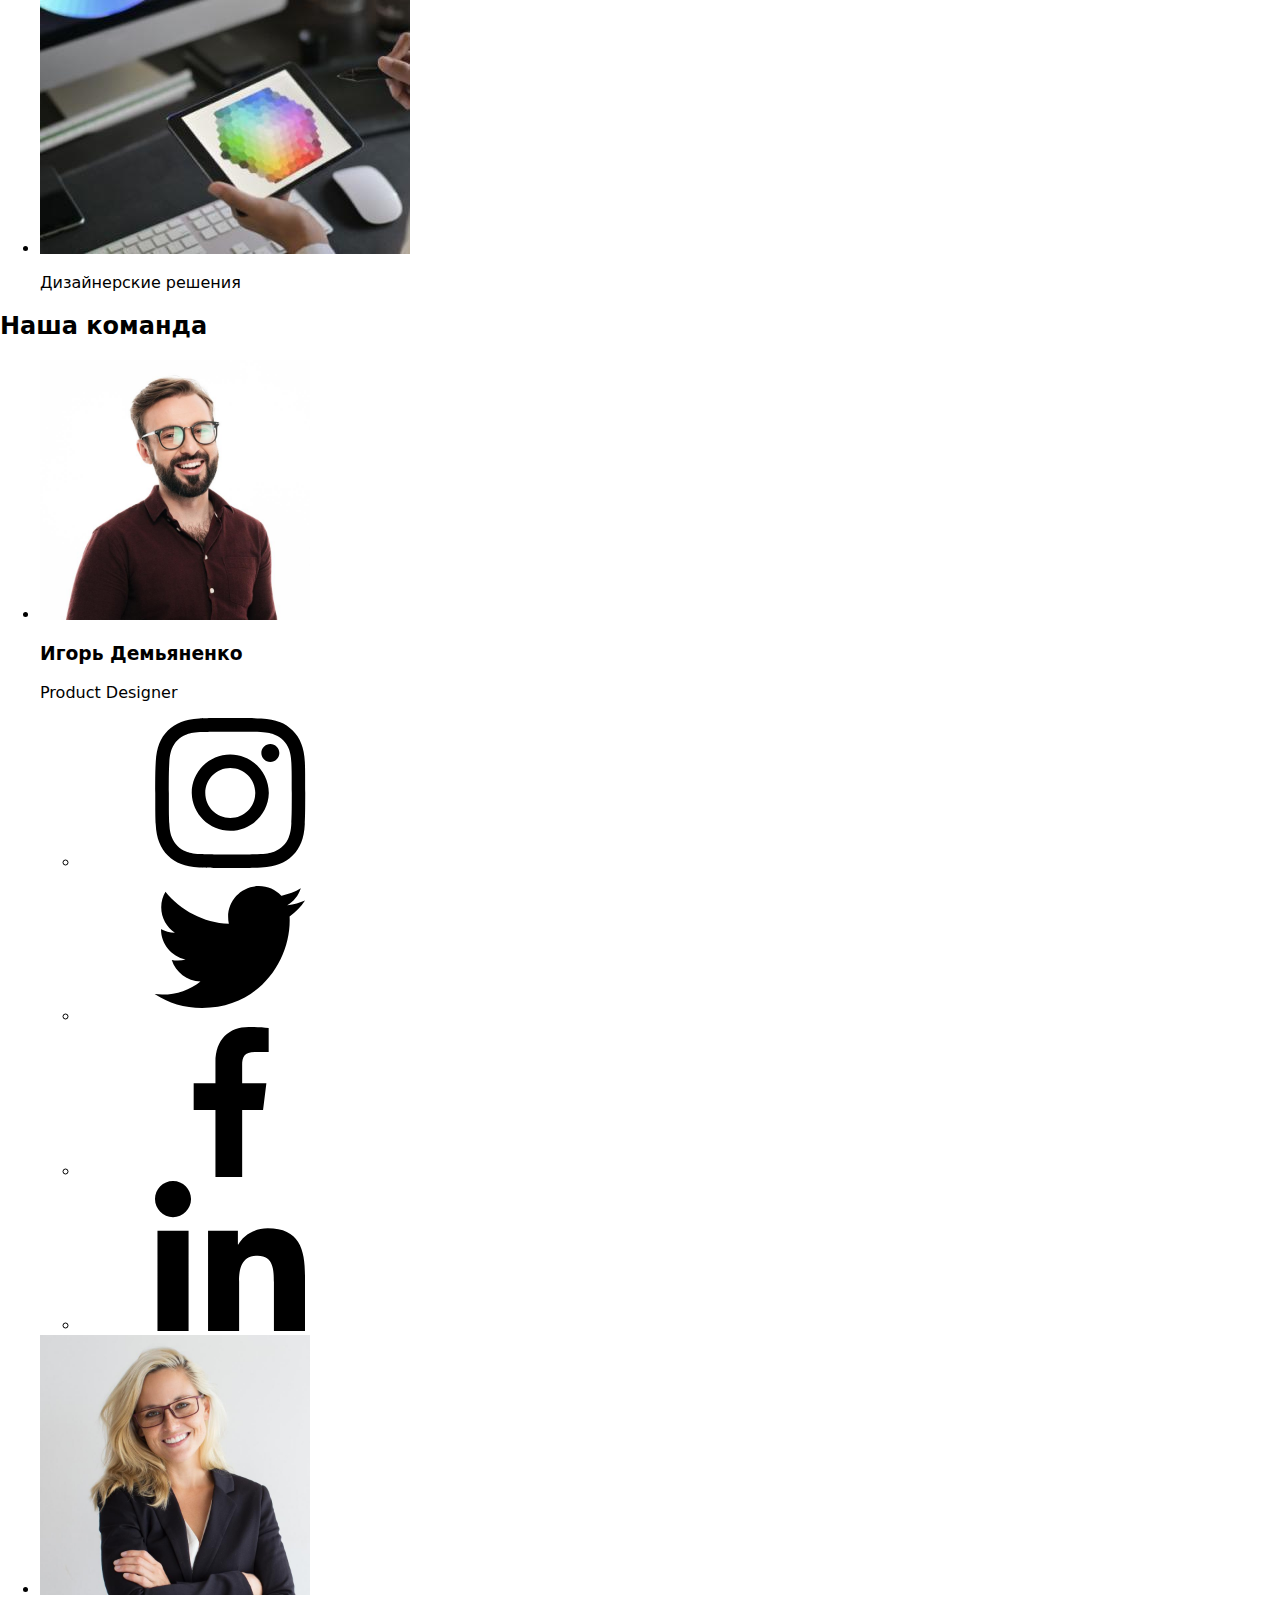
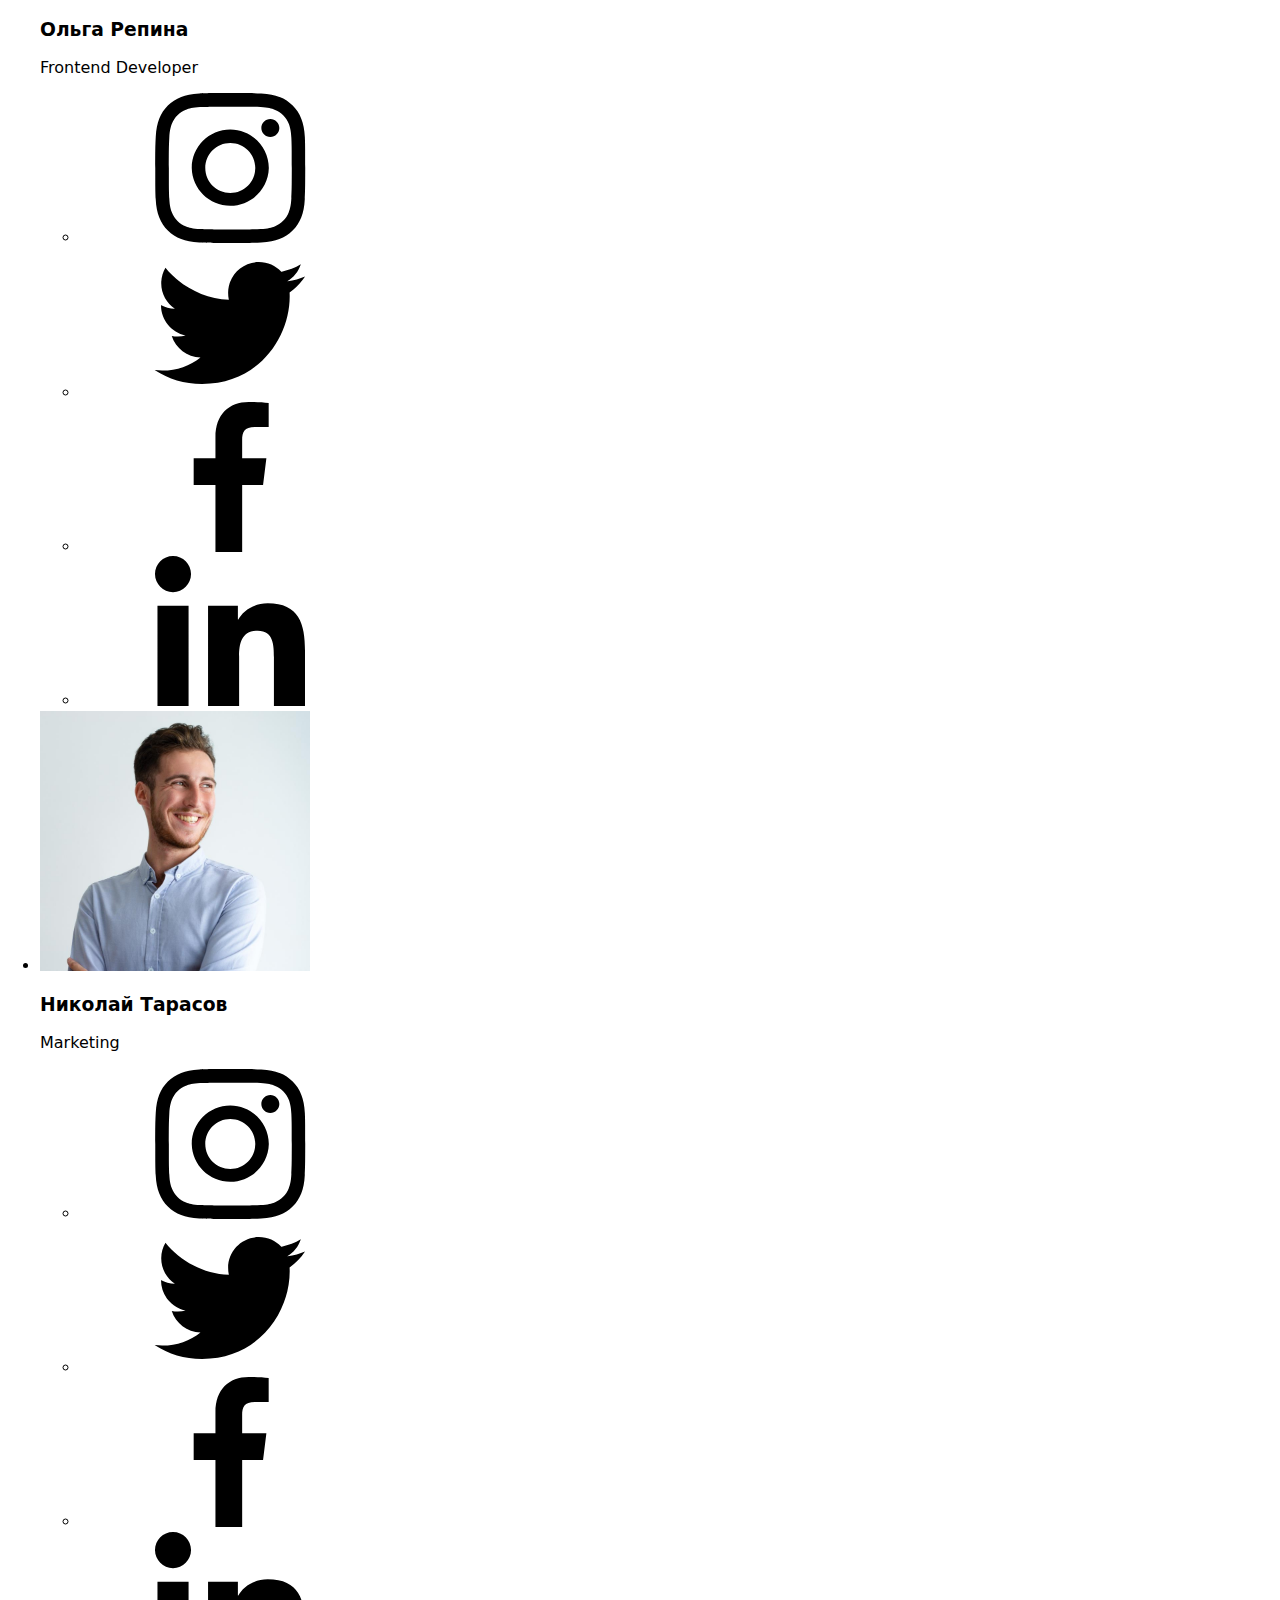
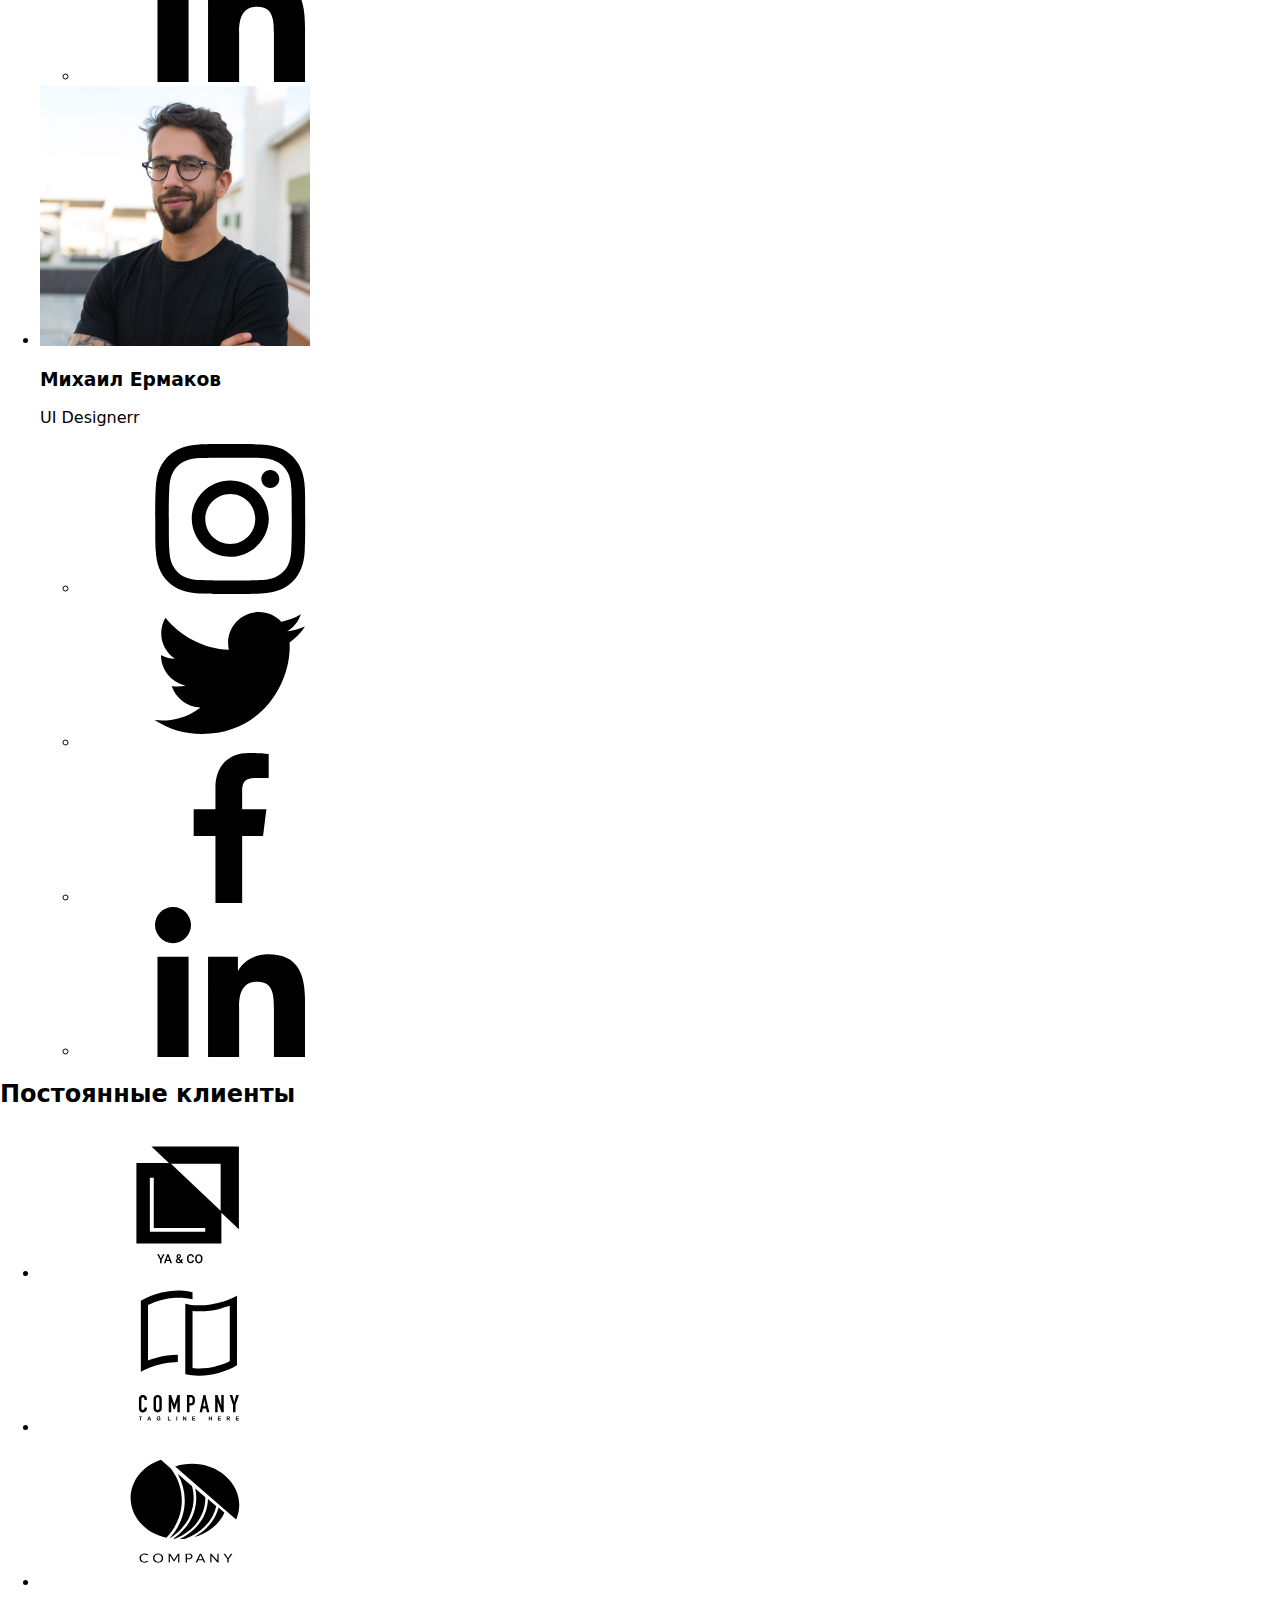
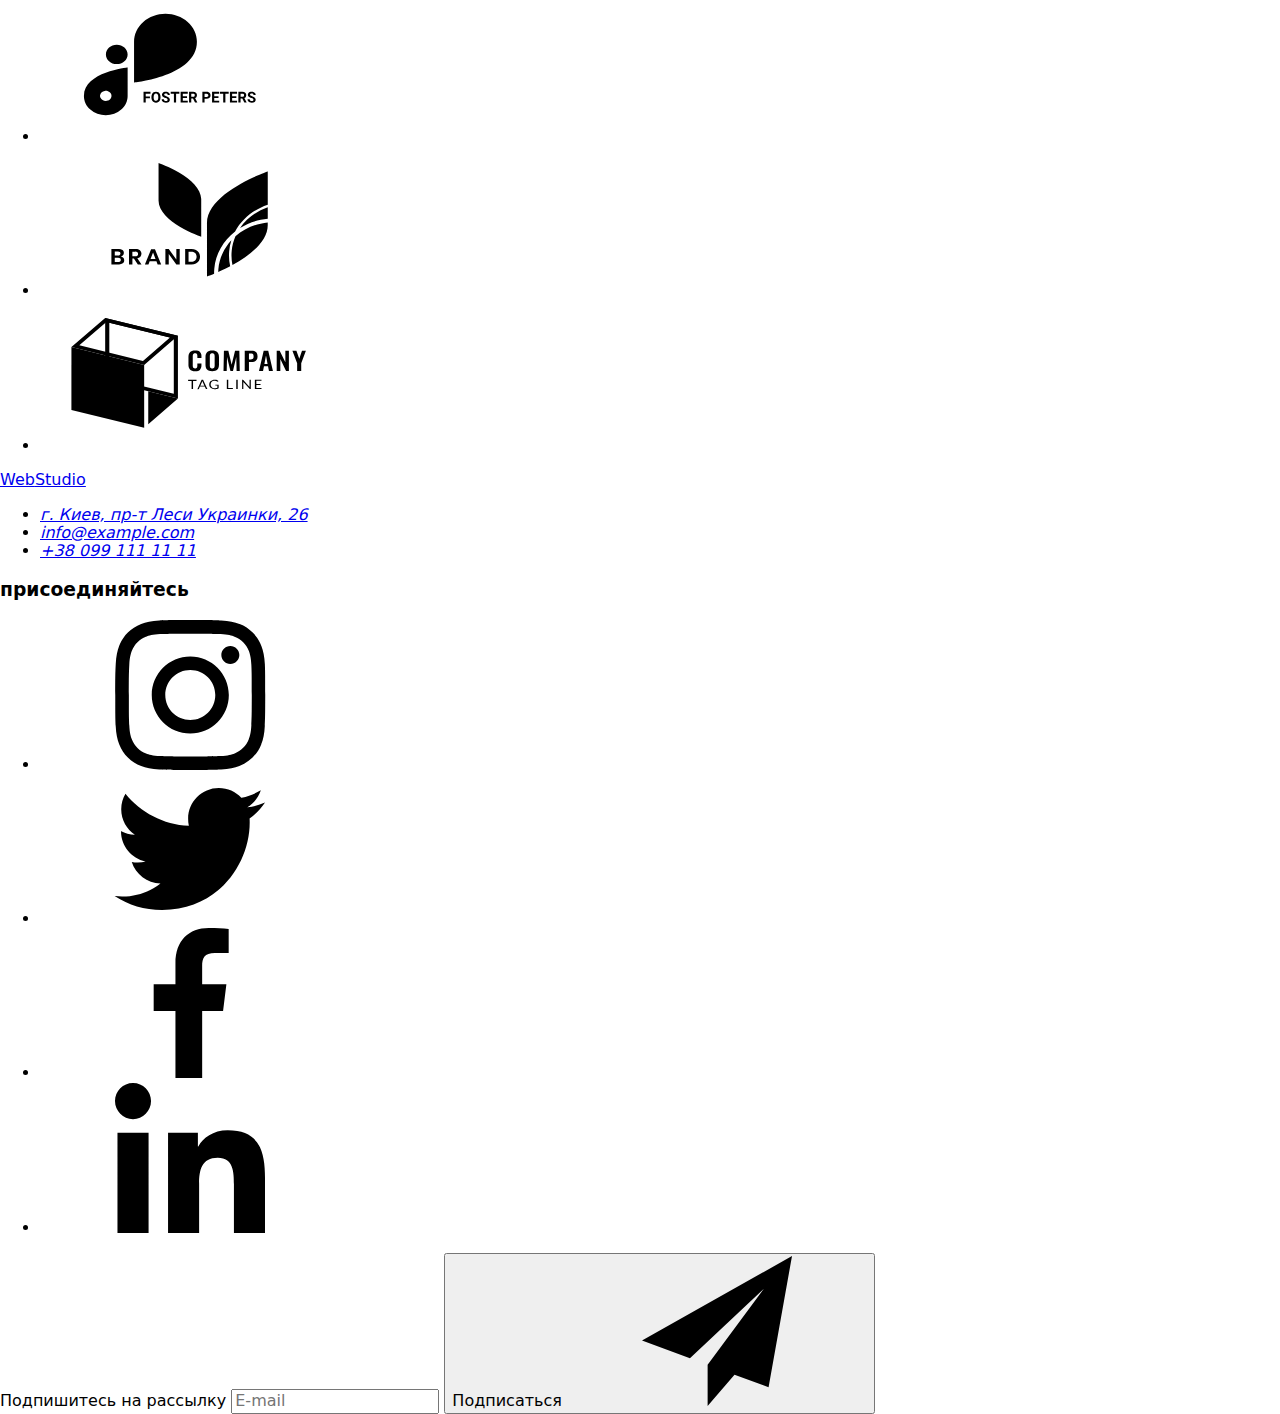
==== commit bb039274: "update" ====
--- a/index.html
+++ b/index.html
@@ -12,7 +12,7 @@
       rel="stylesheet"
     />
     <link rel="stylesheet" href="./css/modern-normalize.css" />
-    <link rel="stylesheet" href="./css/style.css" />
+    <link rel="stylesheet" href="./css/main.min.css" />
   </head>
   <body>
     <!--header-->
--- a/css/main.min.css
+++ b/css/main.min.css
@@ -0,0 +1 @@
+/* No CSS *//*# sourceMappingURL=main.min.css.map */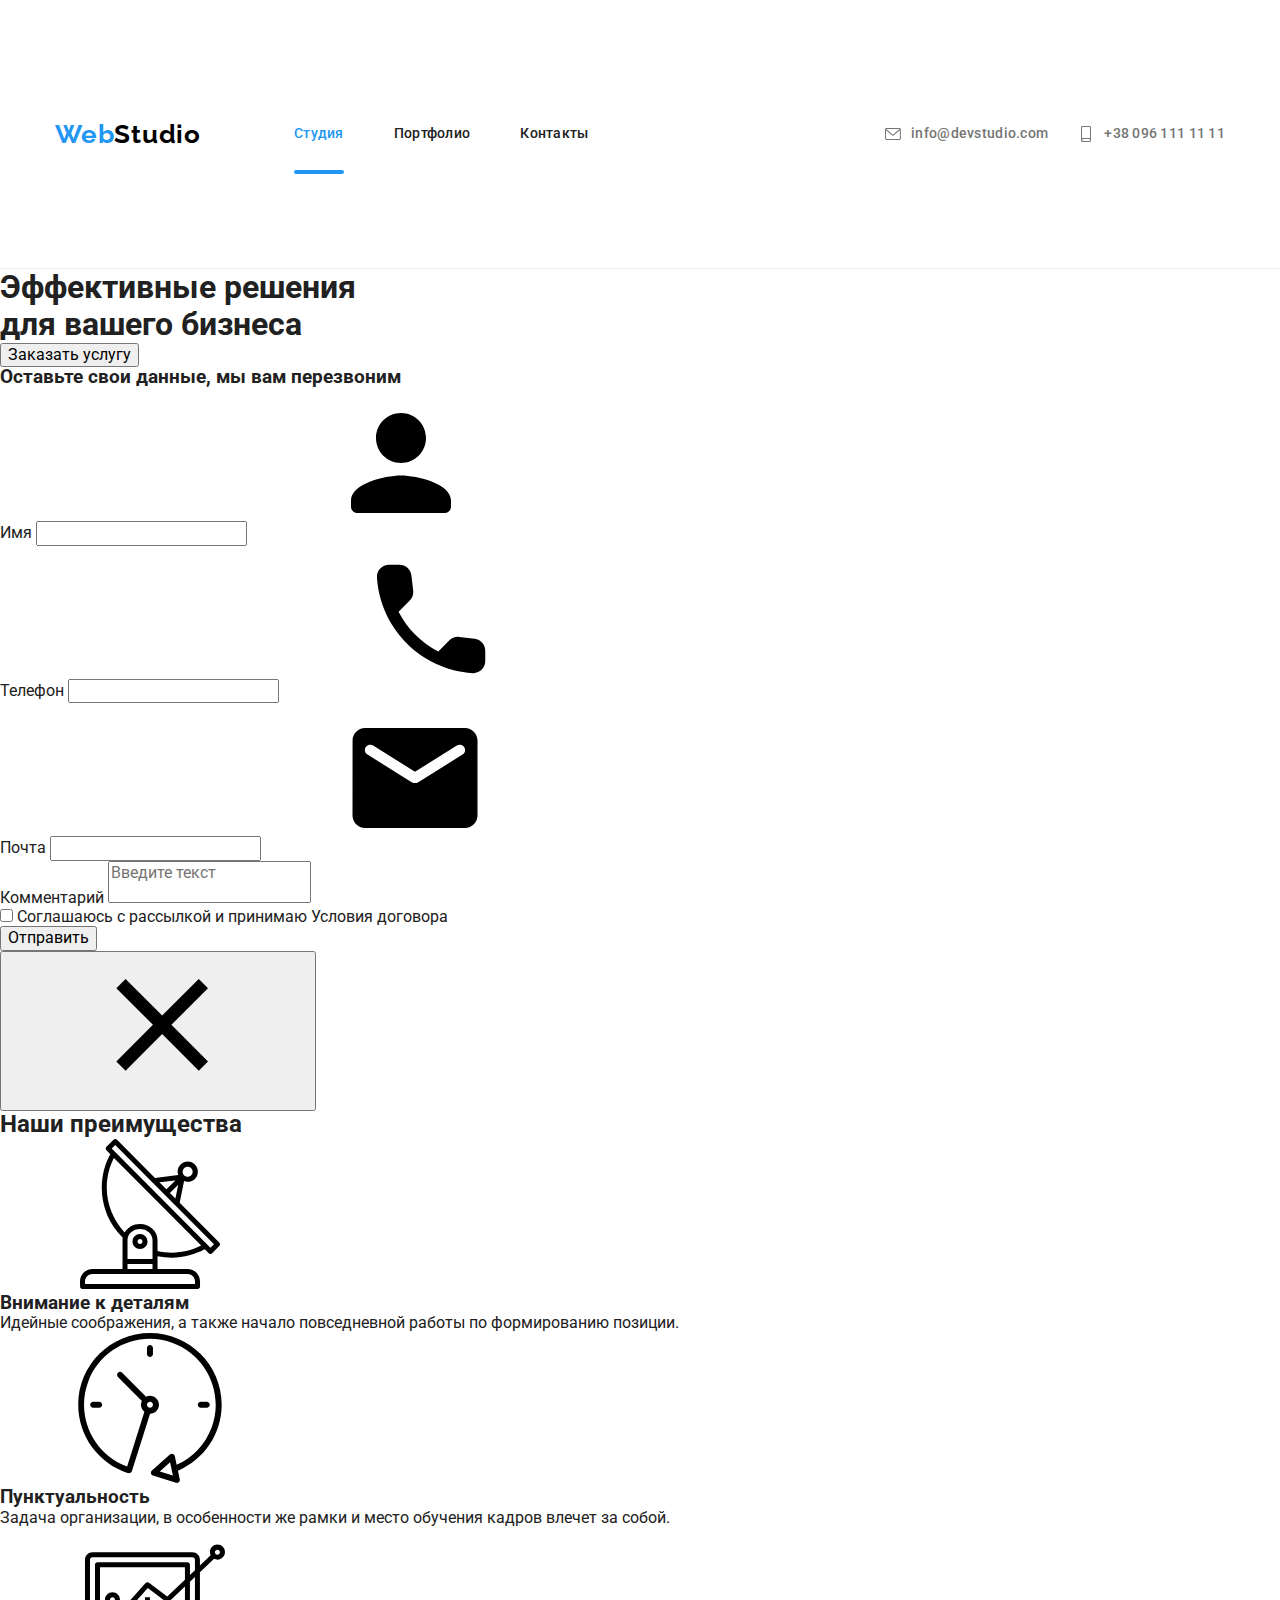
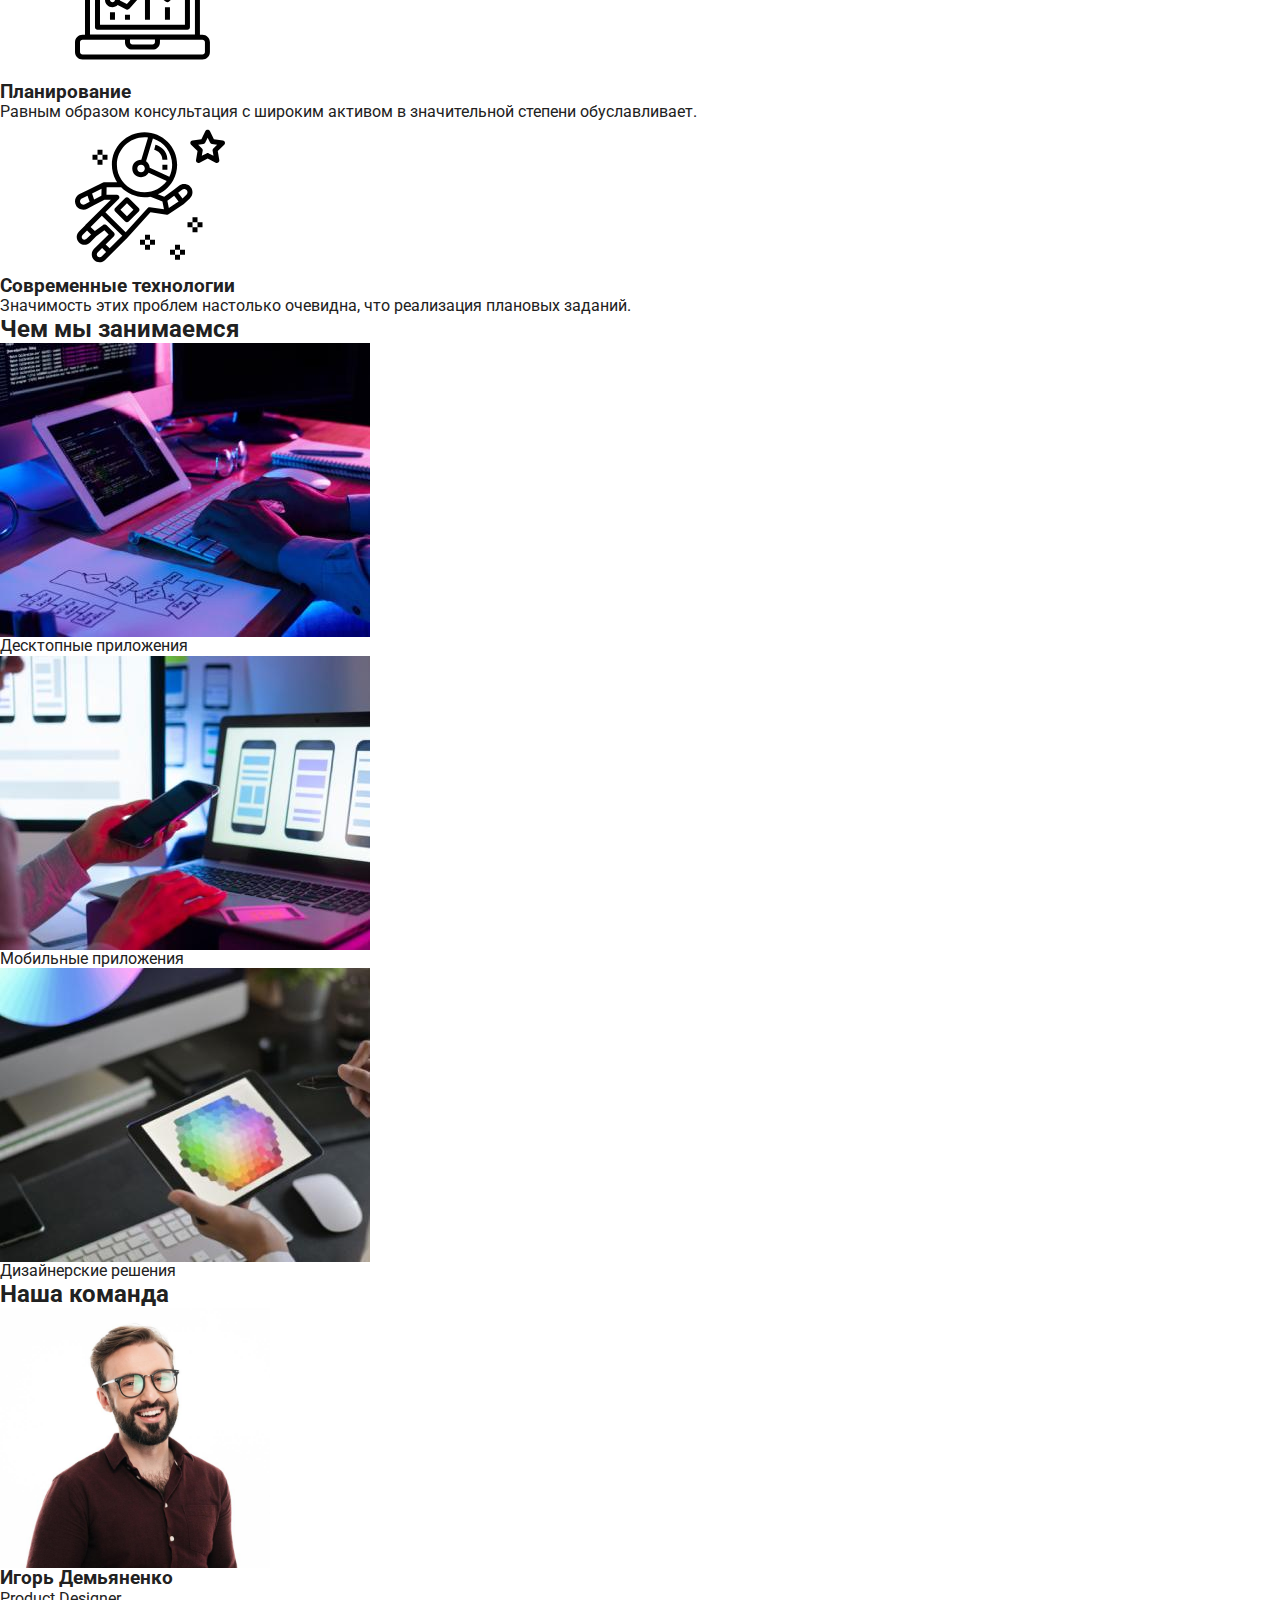
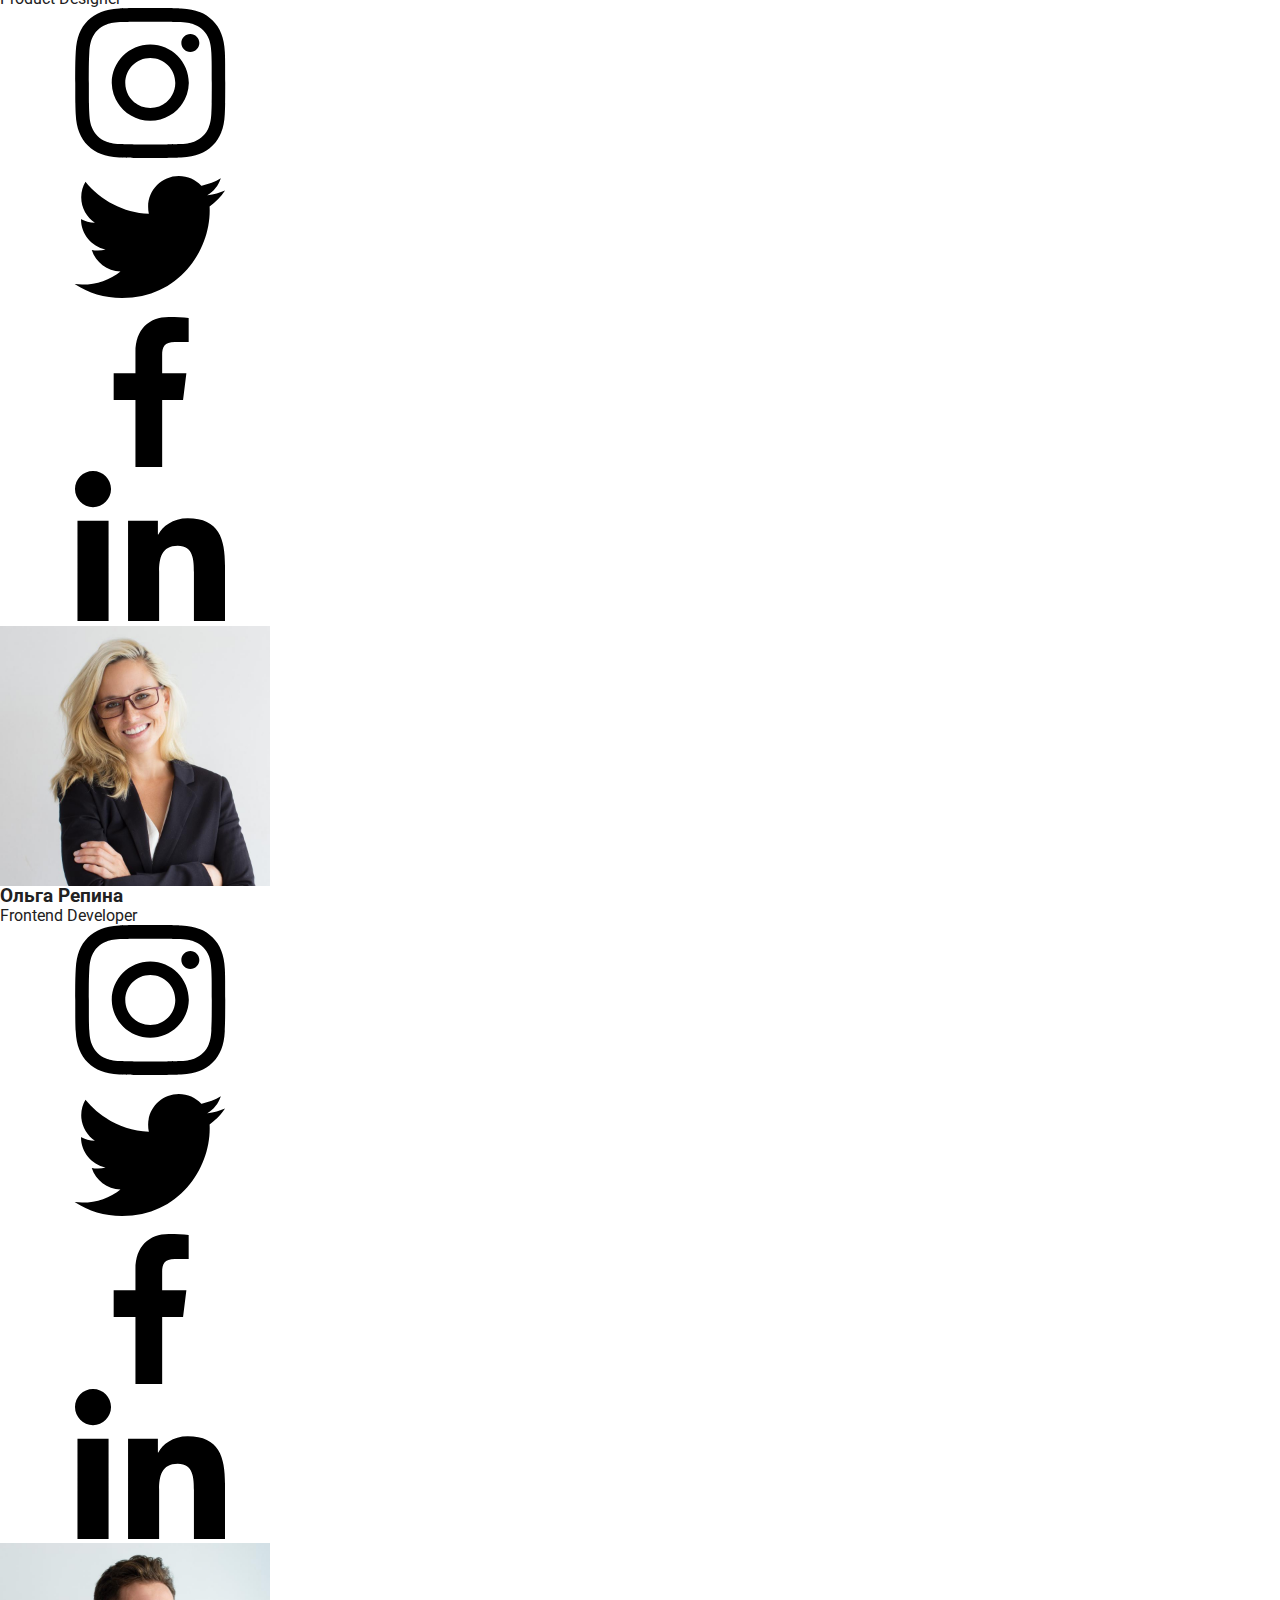
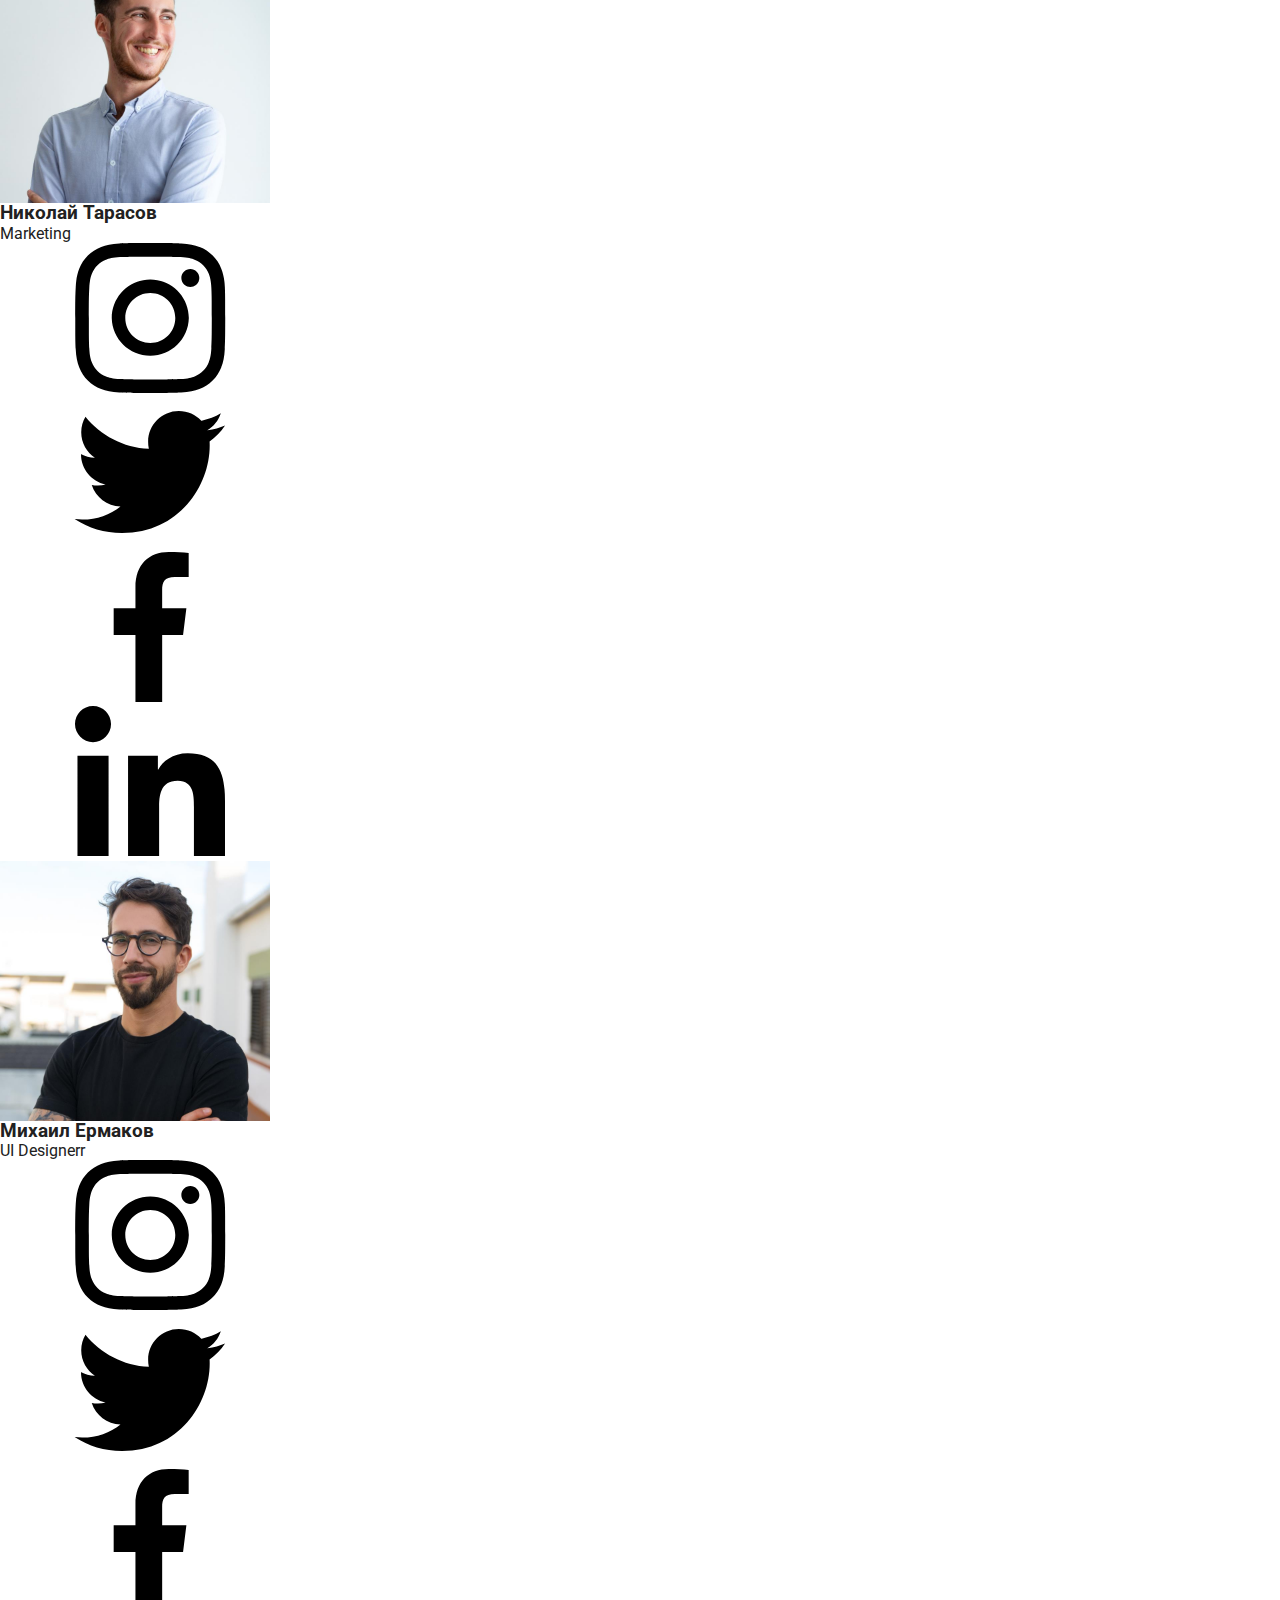
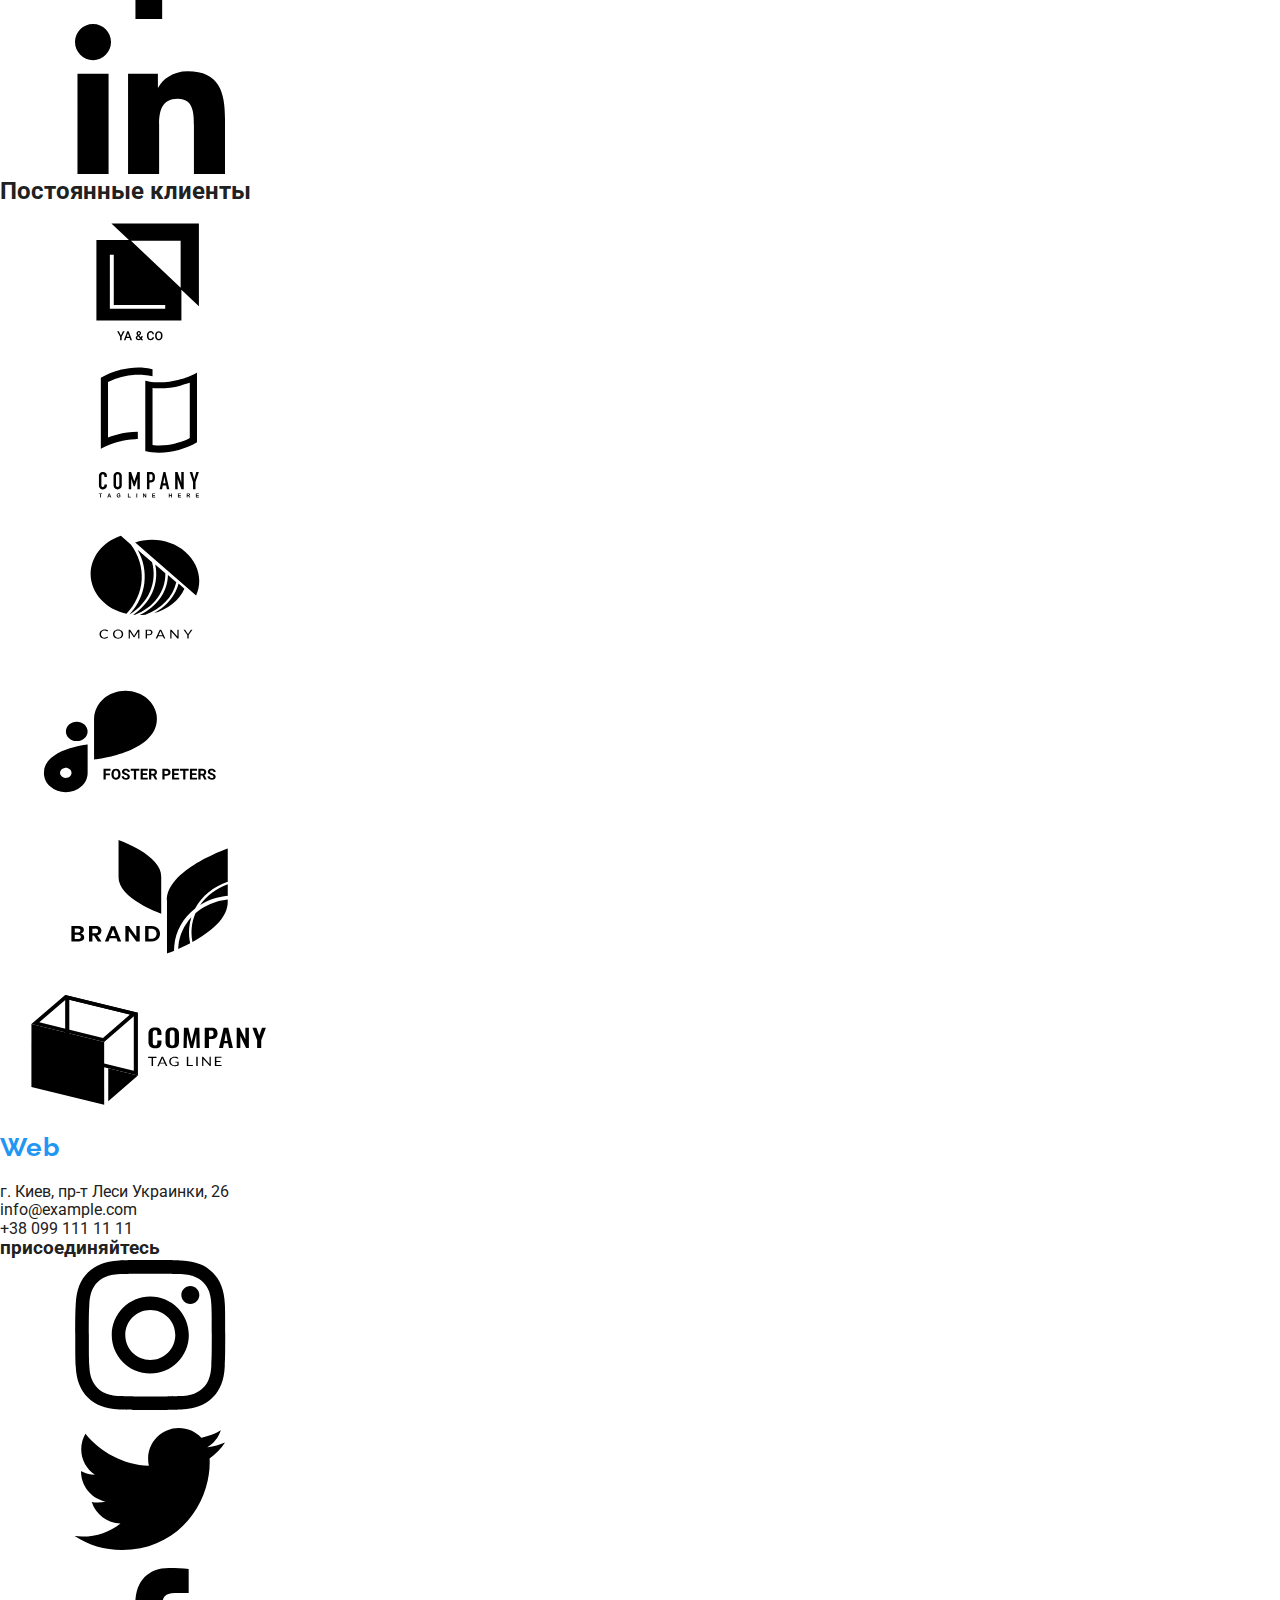
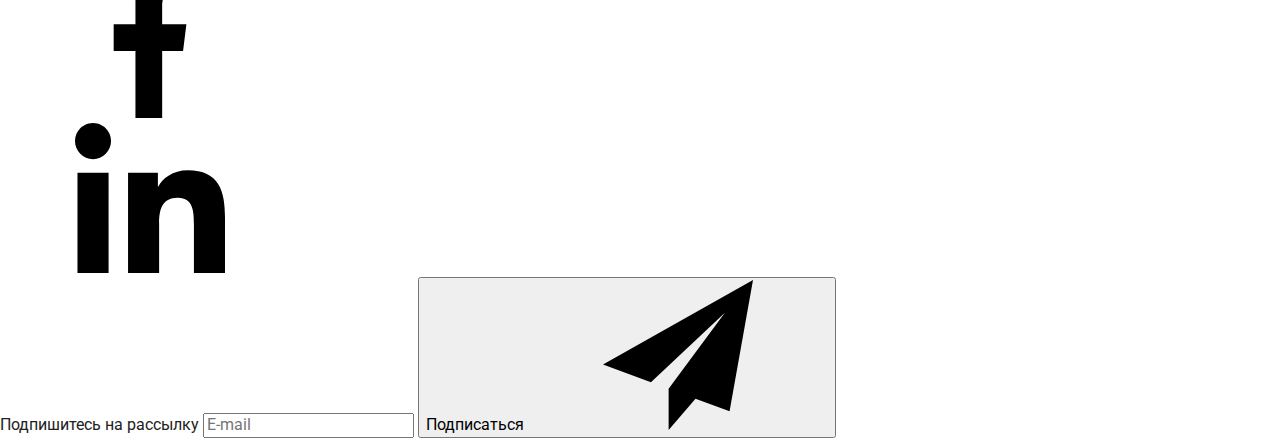
==== commit ec8d2f2c: "update" ====
--- a/index.html
+++ b/index.html
@@ -11,47 +11,40 @@
       href="https://fonts.googleapis.com/css2?family=Raleway:wght@700&family=Roboto:wght@400;500;700;900&display=swap"
       rel="stylesheet"
     />
-    <link rel="stylesheet" href="./css/modern-normalize.css" />
     <link rel="stylesheet" href="./css/main.min.css" />
   </head>
   <body>
     <!--header-->
     <header class="header">
-      <div class="container header-container">
-        <nav class="header-nav">
-          <a class="header-logo link" href="./index.html"
-            ><span class="accent-color">Web</span>Studio</a
+      <div class="header__container">
+        <nav class="nav">
+          <a class="logo header__logo" href="./index.html"
+            ><span class="logo__color">Web</span>Studio</a
           >
-          <ul class="header-menu-list">
-            <li class="header-menu-item">
-              <a class="header-menu-link link current" href="./index.html"
-                >Студия</a
-              >
-            </li>
-            <li class="header-menu-item">
-              <a class="header-menu-link link" href="./portfolio.html"
-                >Портфолио</a
-              >
-            </li>
-            <li class="header-menu-item">
-              <a class="header-menu-link link" href="#contacts">Контакты</a>
+          <ul class="nav__list">
+            <li class="nav__item">
+              <a class="nav__link nav__current" href="./index.html">Студия</a>
+            </li>
+            <li class="nav__item">
+              <a class="nav__link" href="./portfolio.html">Портфолио</a>
+            </li>
+            <li class="nav__item">
+              <a class="nav__link" href="#contacts">Контакты</a>
             </li>
           </ul>
         </nav>
-        <ul class="header-contacts">
-          <li class="header-contacts-item">
-            <a
-              class="header-contacts-links link"
-              href="mailto:info@devstudio.com"
-              ><svg class="header-icon">
+        <ul class="contacts">
+          <li class="contacts__item">
+            <a class="contacts__link" href="mailto:info@devstudio.com"
+              ><svg class="contacts__icon">
                 <use href="./images/icons.svg#mail"></use>
               </svg>
               info@devstudio.com
             </a>
           </li>
-          <li class="header-contacts-item">
-            <a class="header-contacts-links link" href="tel:+380961111111">
-              <svg class="header-icon">
+          <li class="contacts__item">
+            <a class="contacts__link" href="tel:+380961111111">
+              <svg class="contacts__icon">
                 <use href="./images/icons.svg#smartphone"></use>
               </svg>
               +38 096 111 11 11
@@ -499,8 +492,8 @@
     <footer class="footer">
       <div class="container footer-container">
         <div class="footer-left">
-          <a class="footer-logo link" href="./index.html"
-            ><span class="accent-color">Web</span>Studio</a
+          <a class="logo footer__logo" href="./index.html"
+            ><span class="logo__color">Web</span>Studio</a
           >
           <address class="footer-address" id="contacts">
             <ul class="footer-contacts">
--- a/css/main.min.css
+++ b/css/main.min.css
@@ -1 +1,2 @@
-/* No CSS *//*# sourceMappingURL=main.min.css.map */+/*! modern-normalize v1.1.0 | MIT License | https://github.com/sindresorhus/modern-normalize */*,::before,::after{-webkit-box-sizing:border-box;box-sizing:border-box}html{line-height:1.15;-webkit-text-size-adjust:100%;-moz-tab-size:4;-o-tab-size:4;tab-size:4}body{margin:0;font-family:system-ui,-apple-system,"Segoe UI",Roboto,Helvetica,Arial,sans-serif,"Apple Color Emoji","Segoe UI Emoji"}hr{height:0;color:inherit}abbr[title]{-webkit-text-decoration:underline dotted;text-decoration:underline dotted}b,strong{font-weight:bolder}code,kbd,samp,pre{font-family:ui-monospace, SFMono-Regular, Consolas, 'Liberation Mono', Menlo, monospace;font-size:1em}small{font-size:80%}sub,sup{font-size:75%;line-height:0;position:relative;vertical-align:baseline}sub{bottom:-0.25em}sup{top:-0.5em}table{text-indent:0;border-color:inherit}button,input,optgroup,select,textarea{font-family:inherit;font-size:100%;line-height:1.15;margin:0}button,select{text-transform:none}button,[type='button'],[type='reset'],[type='submit']{-webkit-appearance:button}::-moz-focus-inner{border-style:none;padding:0}:-moz-focusring{outline:1px dotted ButtonText}:-moz-ui-invalid{box-shadow:none}legend{padding:0}progress{vertical-align:baseline}::-webkit-inner-spin-button,::-webkit-outer-spin-button{height:auto}[type='search']{-webkit-appearance:textfield;outline-offset:-2px}::-webkit-search-decoration{-webkit-appearance:none}::-webkit-file-upload-button{-webkit-appearance:button;font:inherit}summary{display:list-item}p,h1,h2,h3,h4,h5,h6{margin:0}ul{list-style:none;margin:0;padding:0}button{cursor:pointer}a{text-decoration:none;color:inherit;cursor:pointer}img{display:block;height:auto;max-width:100%}body{font-family:"Roboto",sans-serif;color:#212121;background-color:#fff}address{font-style:inherit}textarea{resize:none}.header{padding-top:94px;padding-bottom:94px}.header__container{width:1200px;padding:0 15px;margin:0 auto}.logo{display:block;font-family:Raleway;font-weight:700;font-size:26px;line-height:1.19;letter-spacing:0.03em}.logo__color{color:#2196f3}.header__logo{margin-right:93px;color:#000}.footer__logo{margin-bottom:20px;color:#fff}.header{border-bottom:1px solid #ececec}.header__container{display:-webkit-box;display:-ms-flexbox;display:flex;-webkit-box-align:center;-ms-flex-align:center;align-items:center}.nav{display:-webkit-box;display:-ms-flexbox;display:flex;-webkit-box-align:center;-ms-flex-align:center;align-items:center}.nav__list{display:-webkit-box;display:-ms-flexbox;display:flex}.nav__item:not(:last-child){position:relative;margin-right:50px}.nav__link{display:block;padding:32px 0;font-weight:500;font-size:14px;line-height:1.14;letter-spacing:0.02em;-webkit-transition:250ms cubic-bezier(0.4, 0, 0.2, 1);transition:250ms cubic-bezier(0.4, 0, 0.2, 1)}.nav__link:hover,.nav__link:focus{color:#2196f3}.nav__current{color:#2196f3}.nav__current::after{content:'';position:absolute;bottom:0;display:block;width:100%;height:4px;border-radius:2px;background:#2196f3}.contacts{display:-webkit-box;display:-ms-flexbox;display:flex;margin-left:auto}.contacts__item:not(:last-child){margin-right:30px}.contacts__link{display:-webkit-box;display:-ms-flexbox;display:flex;-webkit-box-align:center;-ms-flex-align:center;align-items:center;font-weight:500;font-size:14px;line-height:1.14;letter-spacing:0.02em;color:#757575;-webkit-transition:color 250ms cubic-bezier(0.4, 0, 0.2, 1);transition:color 250ms cubic-bezier(0.4, 0, 0.2, 1)}.contacts__link:hover,.contacts__link:focus{color:#2196f3}.contacts__link:hover .contacts__icon,.contacts__link:focus .contacts__icon{fill:#2196f3}.contacts__icon{margin-right:10px;width:16px;height:16px;fill:#757575;-webkit-transition:fill 250ms cubic-bezier(0.4, 0, 0.2, 1);transition:fill 250ms cubic-bezier(0.4, 0, 0.2, 1)}.contacts__icon:hover,.contacts__icon:focus{fill:#2196f3}
+/*# sourceMappingURL=main.min.css.map */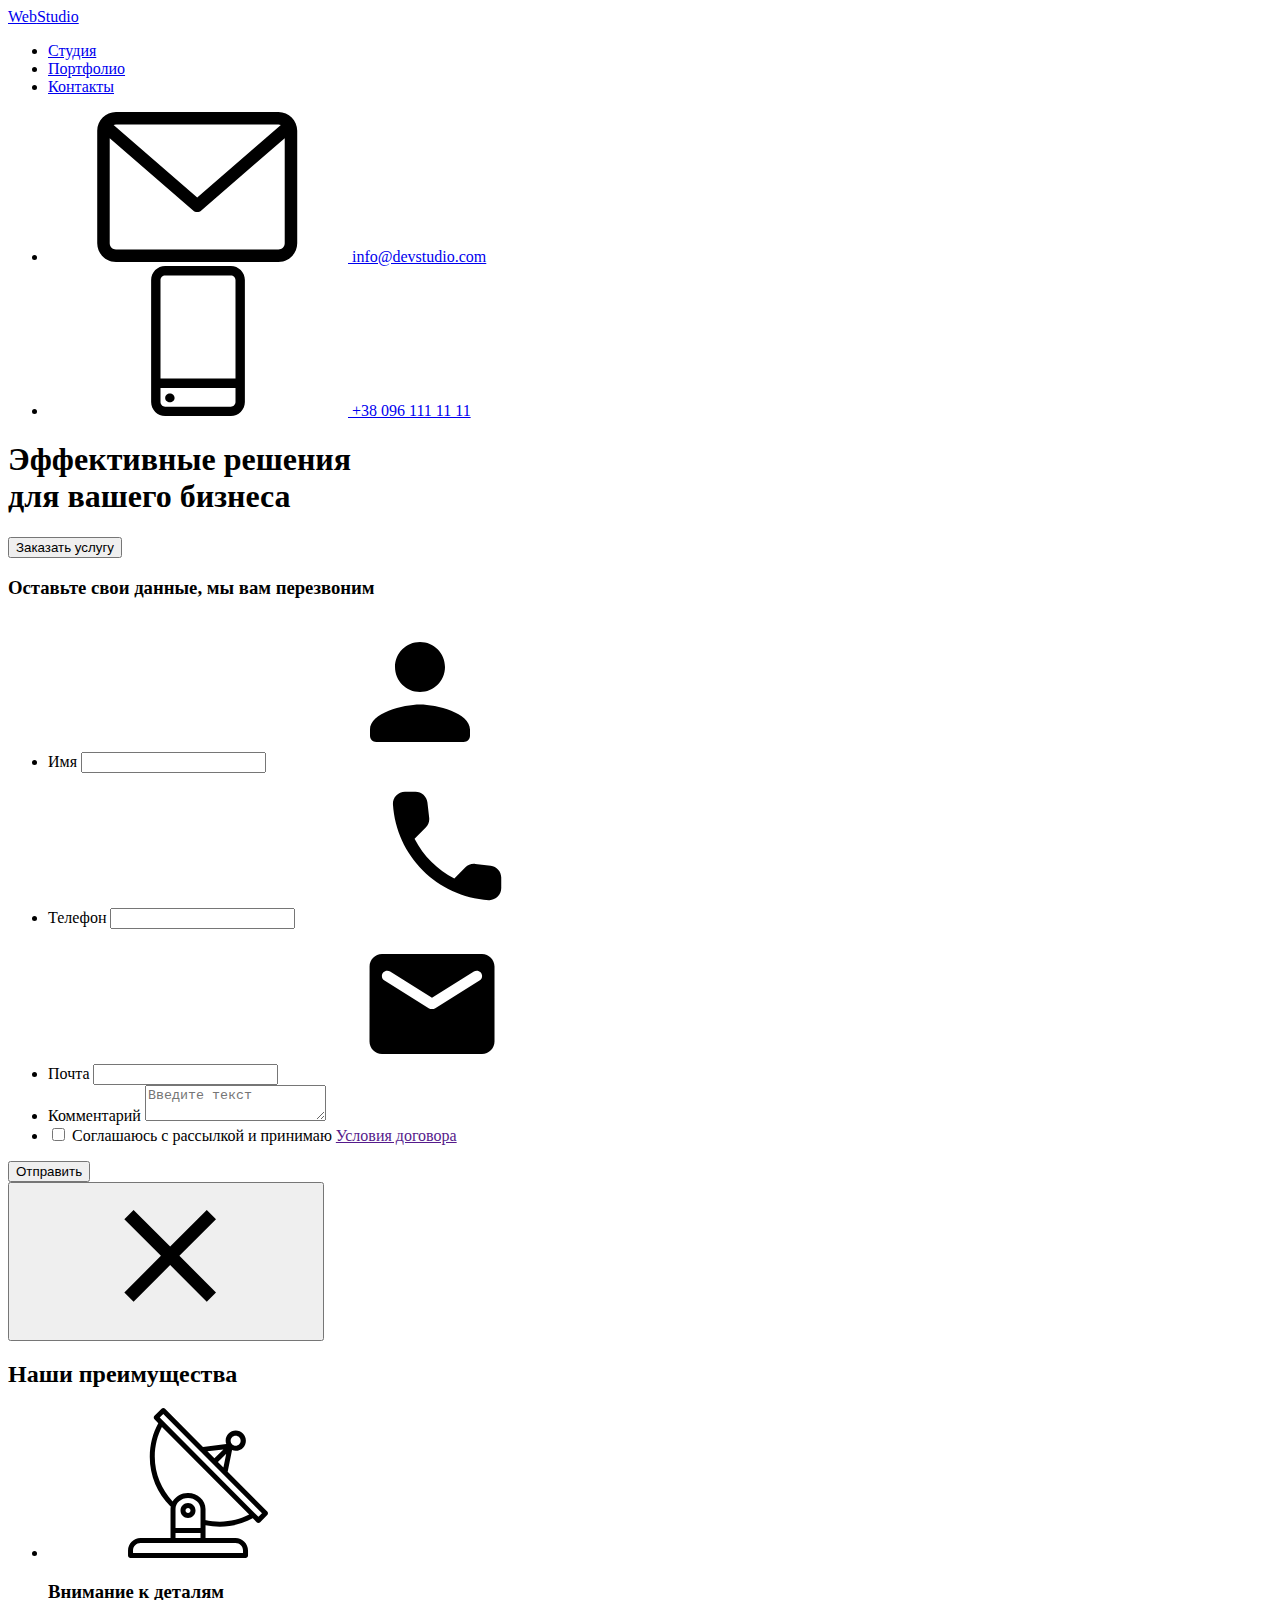
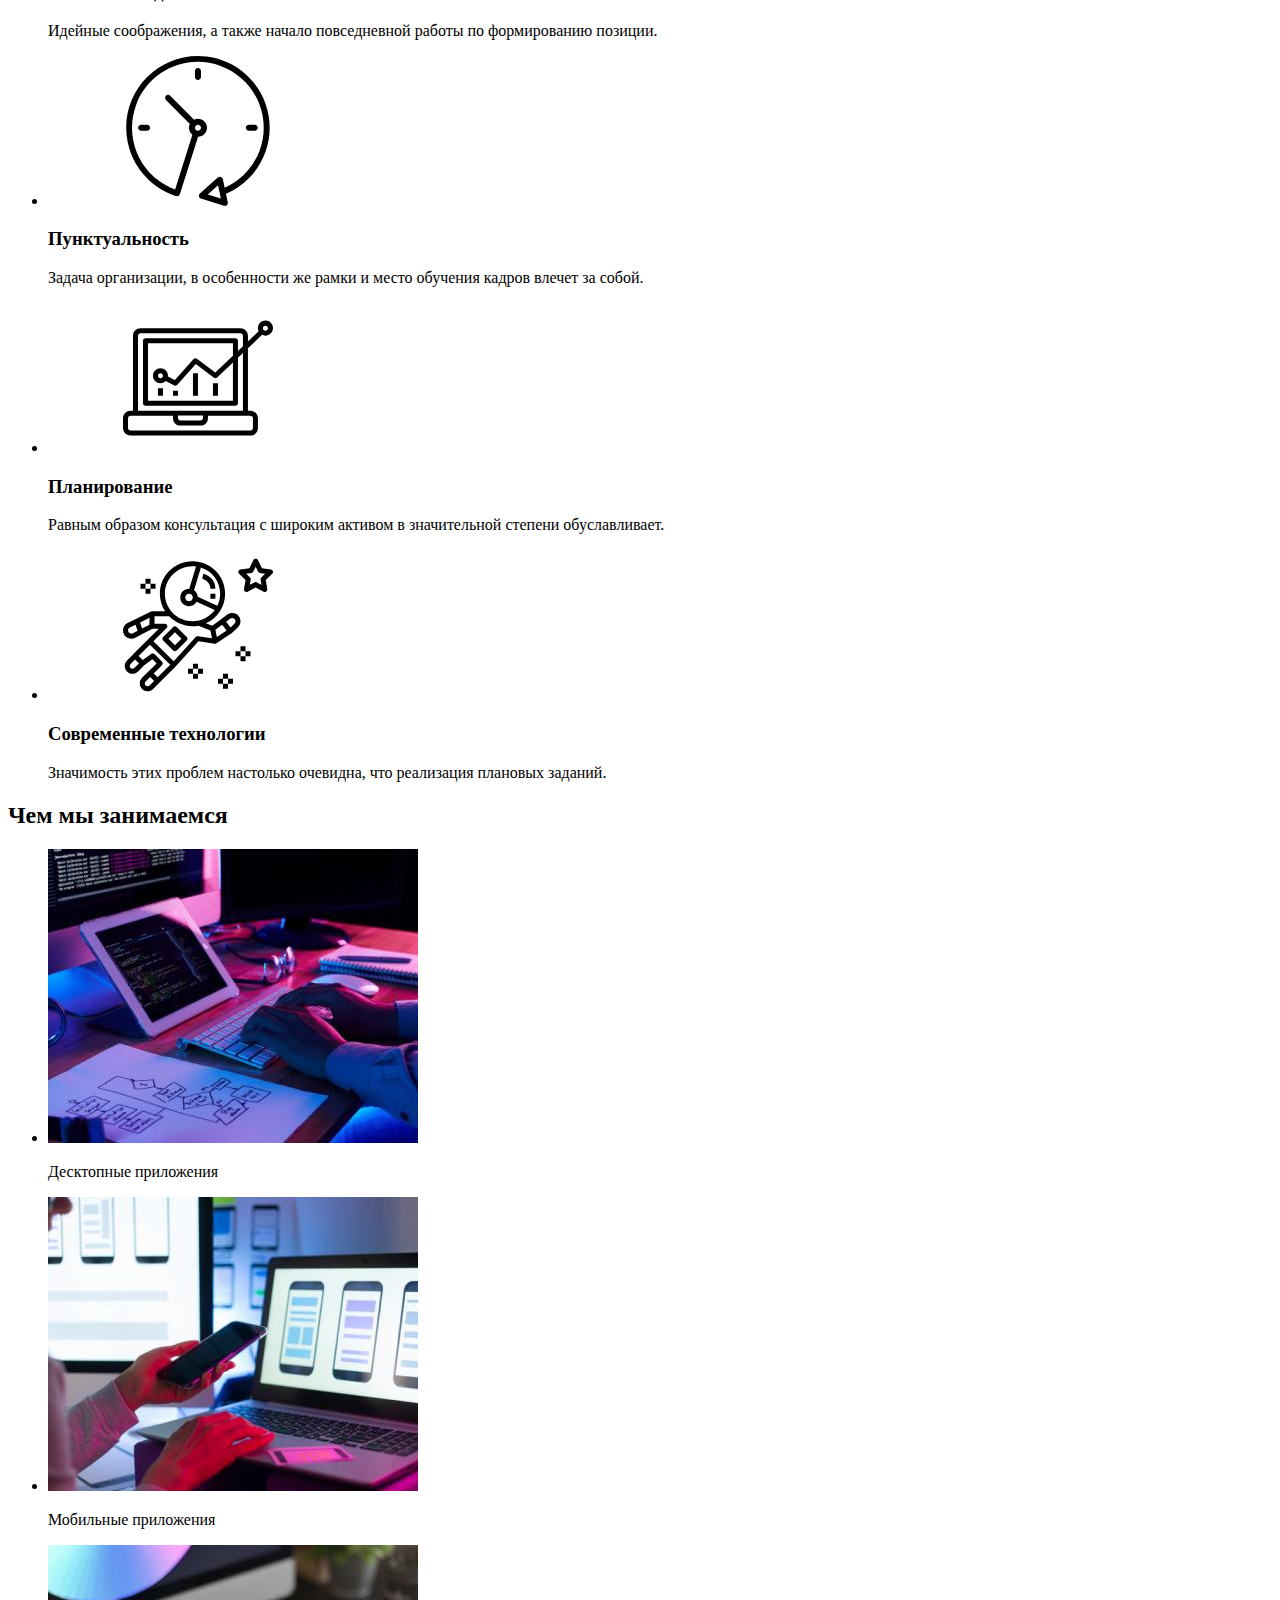
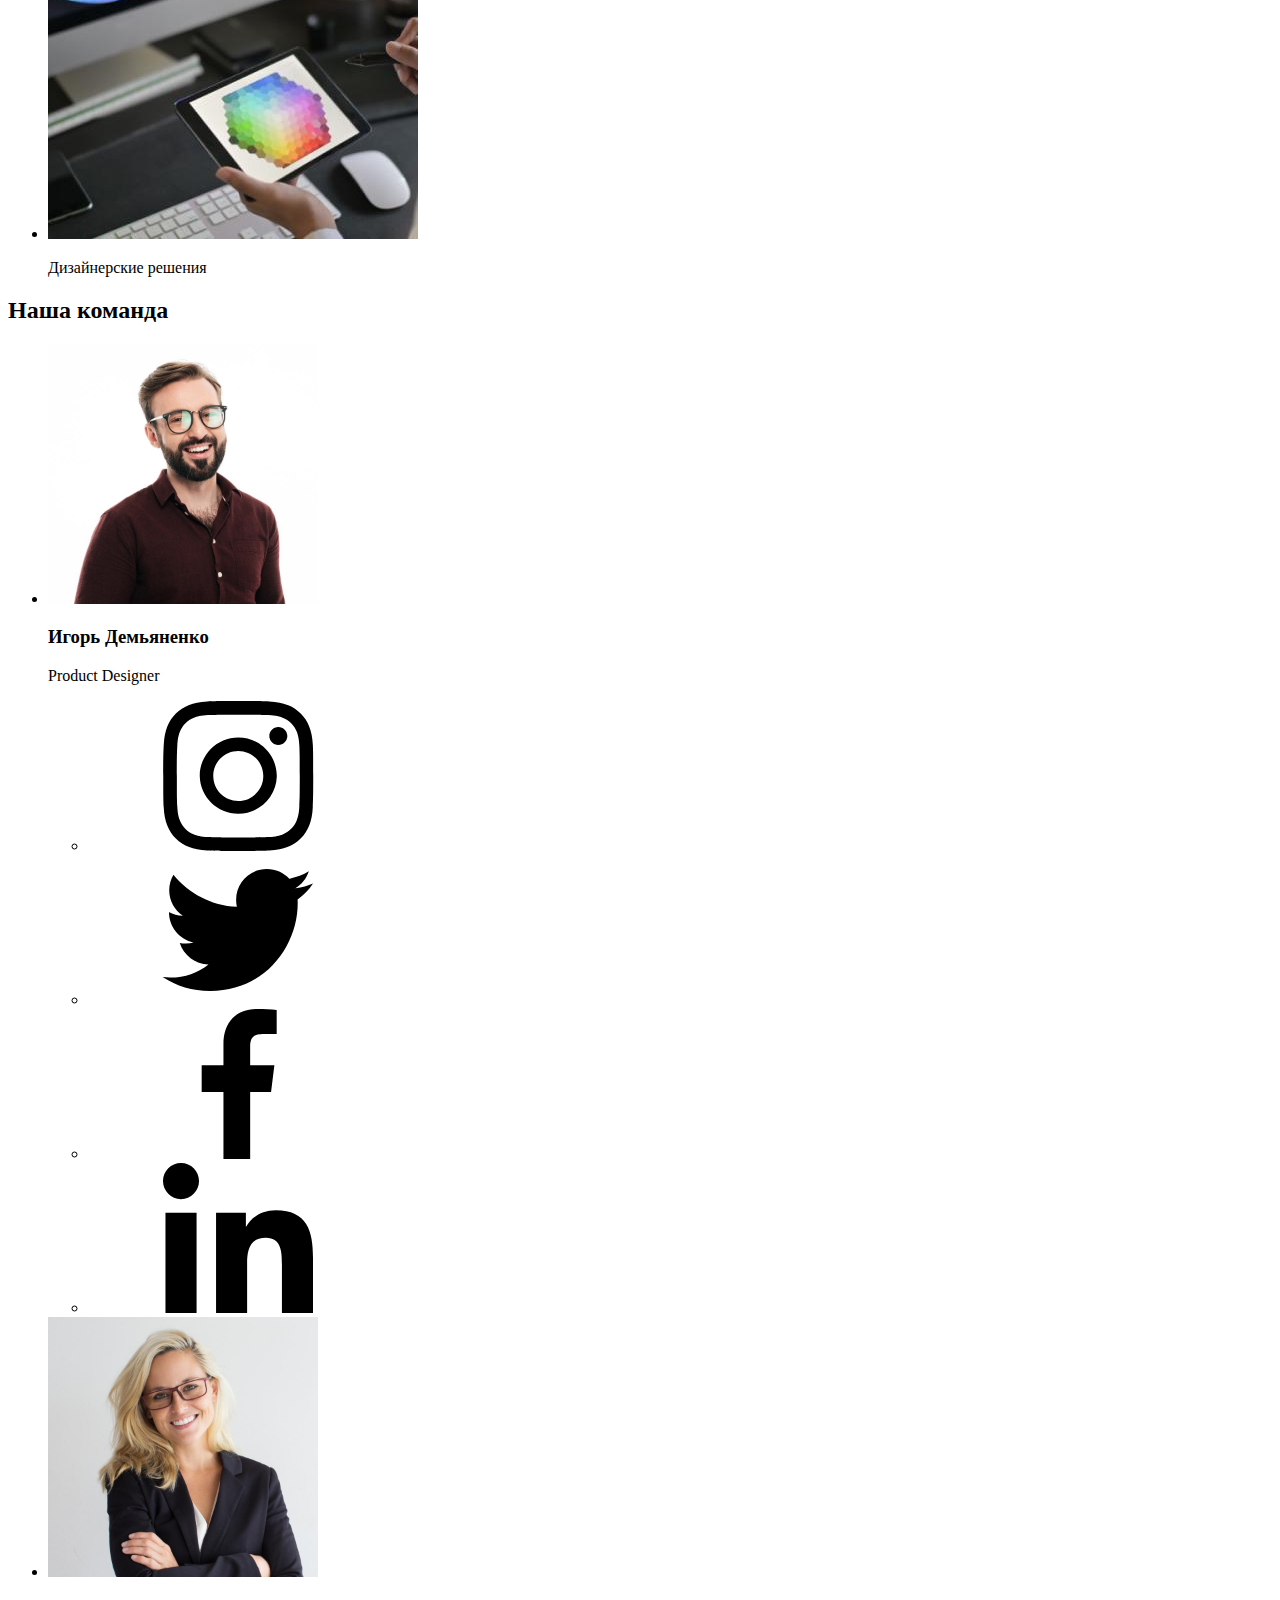
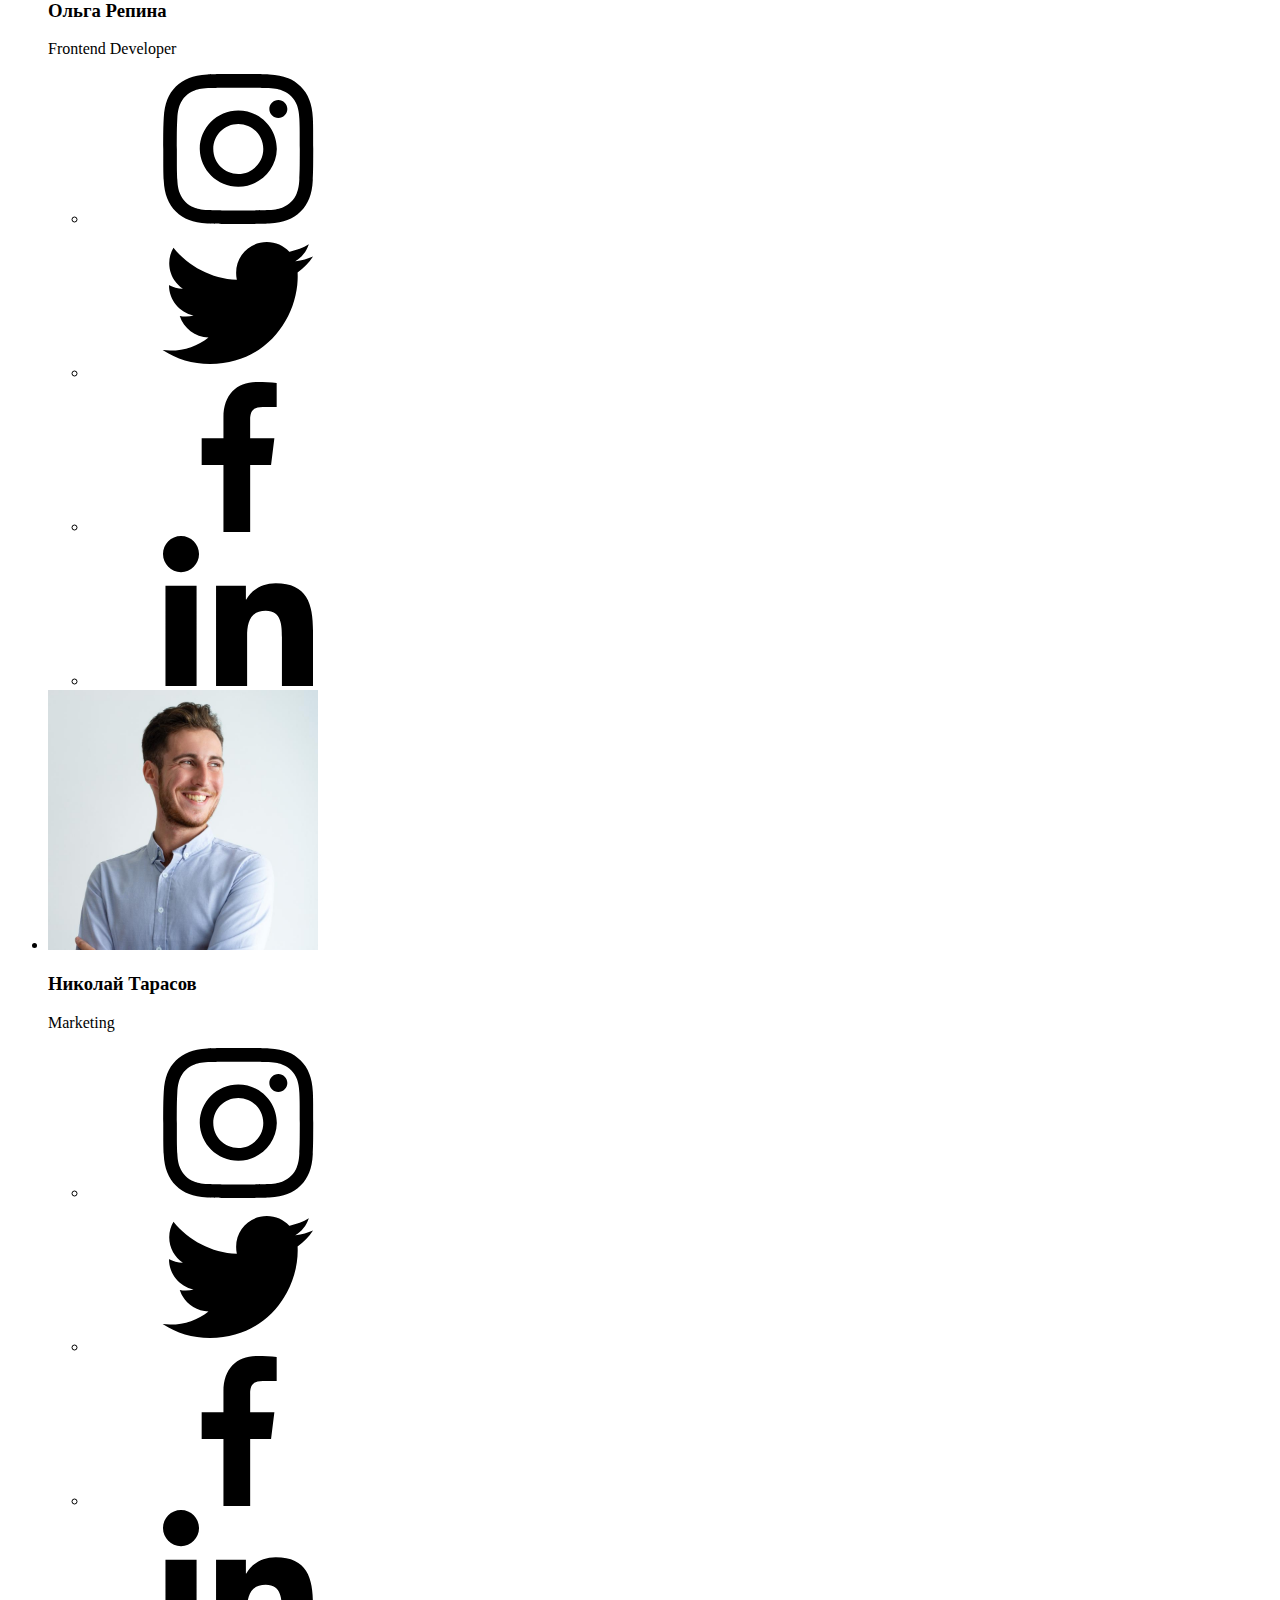
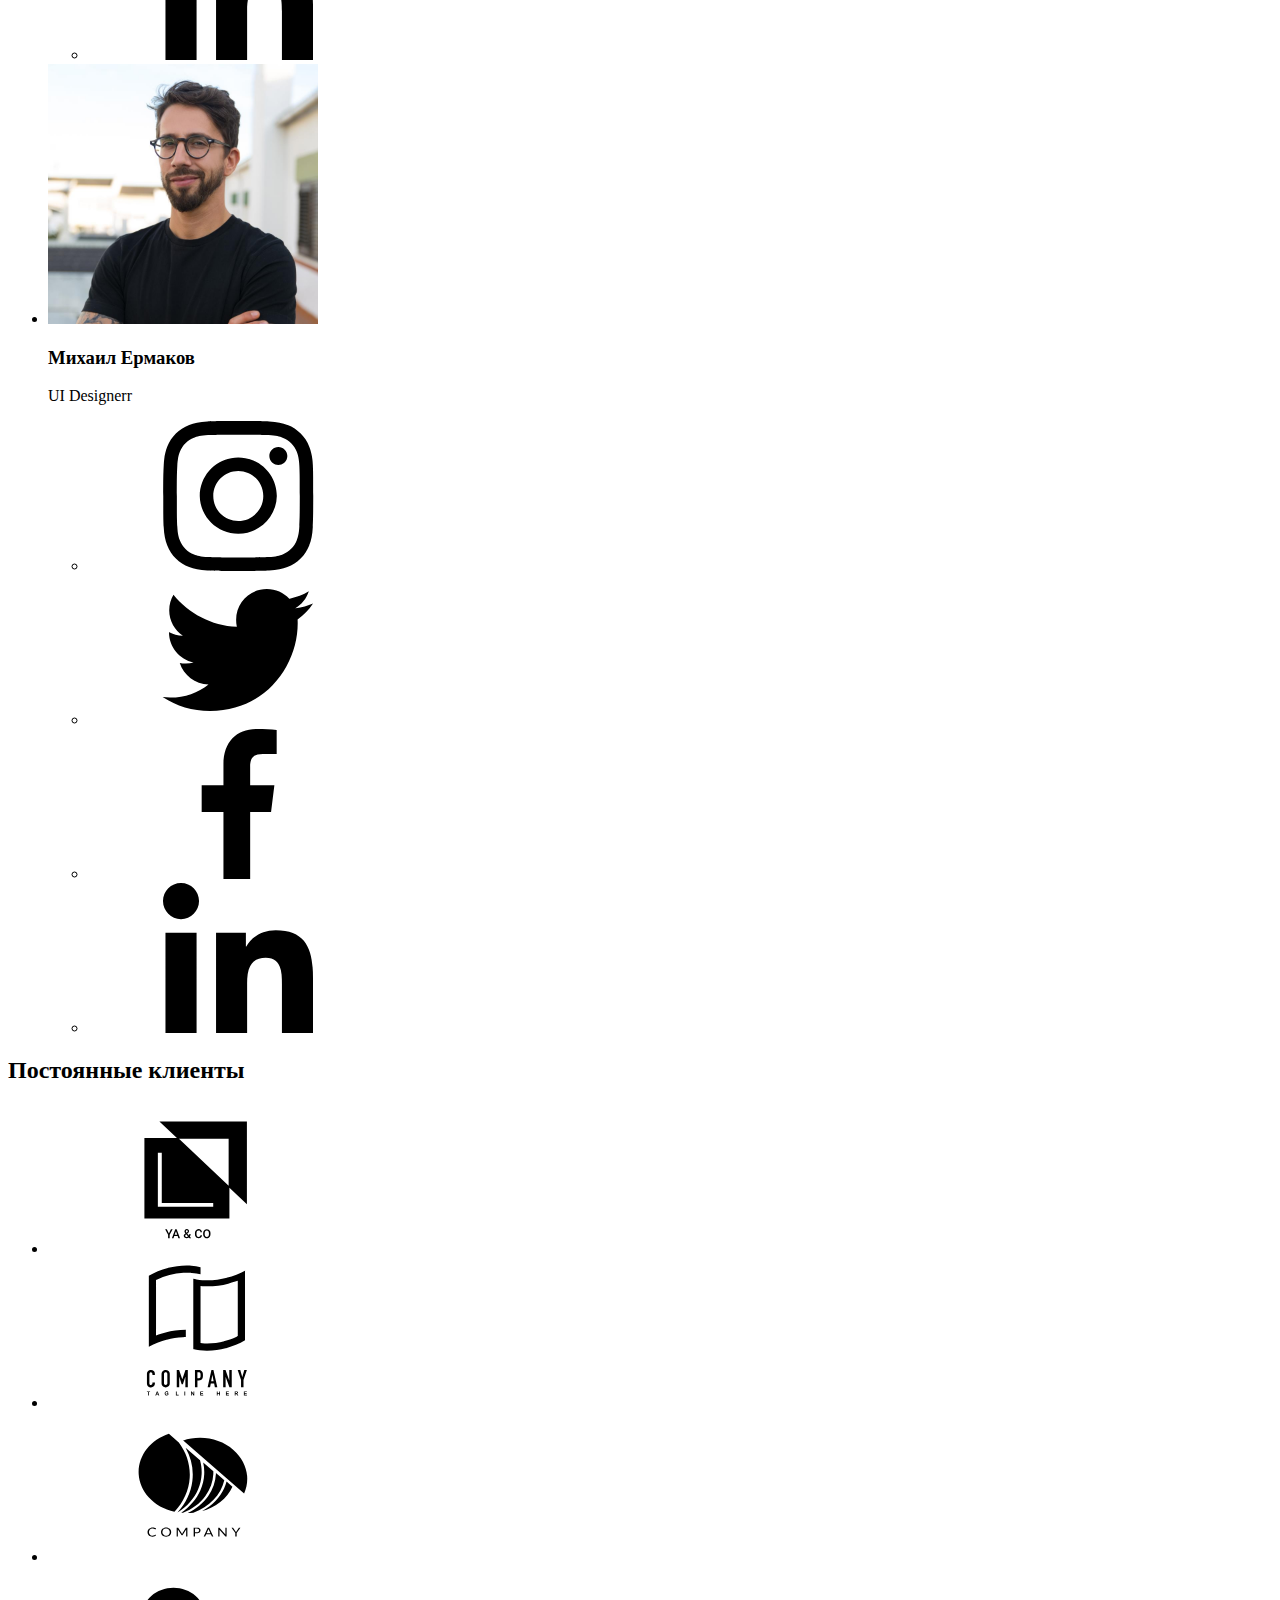
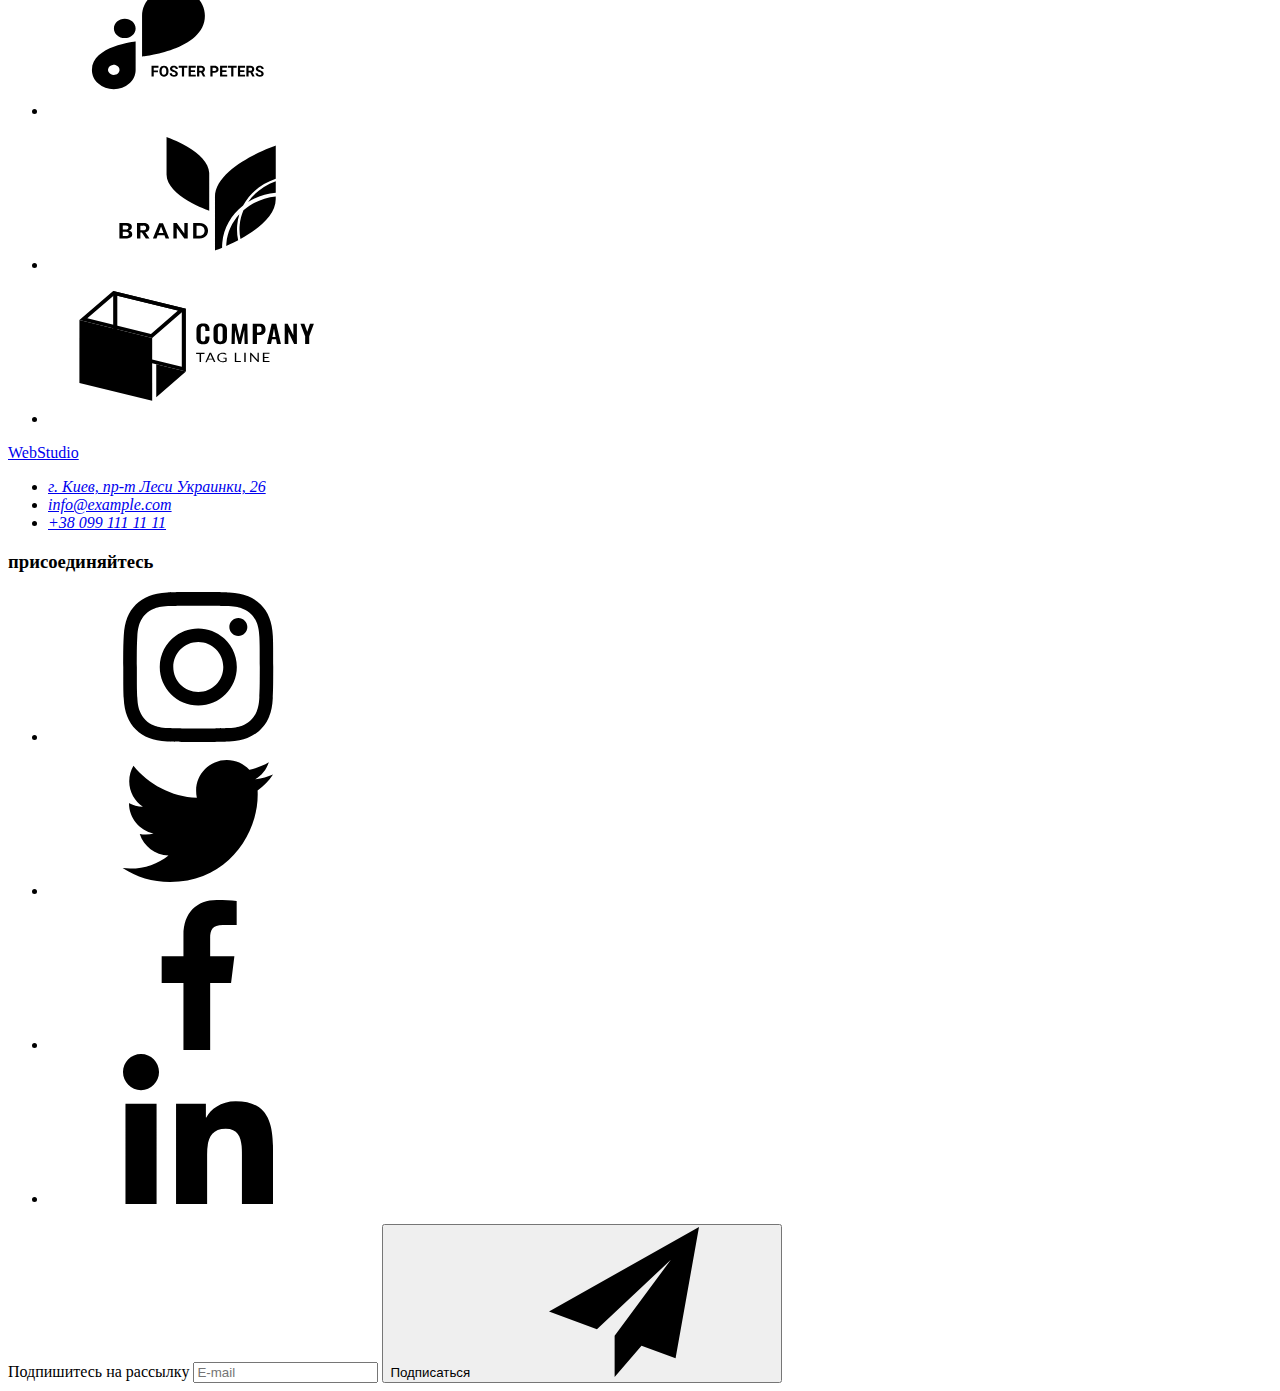
==== commit 190c6b05: "update" ====
--- a/index.html
+++ b/index.html
@@ -56,96 +56,96 @@
     <main>
       <!--hero-->
       <section class="hero">
-        <div class="hero-container container">
-          <h1 class="hero-title">
+        <div class="hero__container">
+          <h1 class="hero__title">
             Эффективные решения <br />для вашего бизнеса
           </h1>
-          <button class="hero-button" data-modal-open type="button">
+          <button class="button" data-modal-open type="button">
             Заказать услугу
           </button>
         </div>
         <div class="backdrop is-hidden" data-modal>
           <div class="modal">
-            <form class="modal-form">
-              <h3 class="modal-title">
+            <form class="modal__form">
+              <h3 class="modal__title">
                 Оставьте свои данные, мы вам перезвоним
               </h3>
-              <ul class="modal-list">
-                <li class="modal-item">
-                  <label class="modal-field">
-                    <span class="modal-label">Имя</span>
+              <ul class="modal__list">
+                <li class="modal__item">
+                  <label class="modal__field">
+                    <span class="modal__label">Имя</span>
                     <input
-                      class="modal-input"
+                      class="modal__input"
                       type="text"
                       name="name"
                       placeholder=" "
                     />
-                    <svg class="modal-icons">
+                    <svg class="modal__icon">
                       <use href="./images/icons.svg#person"></use>
                     </svg>
                   </label>
                 </li>
-                <li class="modal-item">
-                  <label class="modal-field">
-                    <span class="modal-label">Телефон</span>
+                <li class="modal__item">
+                  <label class="modal__field">
+                    <span class="modal__label">Телефон</span>
                     <input
-                      class="modal-input"
+                      class="modal__input"
                       type="tel"
                       name="tel"
                       placeholder=" "
                     />
-                    <svg class="modal-icons">
+                    <svg class="modal__icon">
                       <use href="./images/icons.svg#phone"></use>
                     </svg>
                   </label>
                 </li>
-                <li class="modal-item">
-                  <label class="modal-field">
-                    <span class="modal-label">Почта</span>
+                <li class="modal__item">
+                  <label class="modal__field">
+                    <span class="modal__label">Почта</span>
                     <input
-                      class="modal-input"
+                      class="modal__input"
                       type="email"
                       name="mail"
                       placeholder=" "
                     />
-                    <svg class="modal-icons">
+                    <svg class="modal__icon">
                       <use href="./images/icons.svg#email"></use>
                     </svg>
                   </label>
                 </li>
-                <li class="modal-item">
-                  <label class="modal-field">
-                    <span class="modal-label">Комментарий</span>
+                <li class="modal__item">
+                  <label class="modal__field">
+                    <span class="modal__label">Комментарий</span>
                     <textarea
-                      class="modal-textarea"
+                      class="modal__textarea"
                       type="text"
                       name="comment"
                       placeholder="Введите текст"
                     ></textarea>
                   </label>
                 </li>
-                <li class="modal-item">
+                <li class="modal__item">
                   <label class="modal-checkbox">
                     <input
-                      class="checkbox-input"
+                      class="modal-checkbox__input"
                       type="checkbox"
                       name="checkbox"
                       value="agree"
                     />
-                    <span class="checkbox-icon"></span>
-                    <span class="checkbox-text"
+                    <span class="modal-checkbox__icon"></span>
+                    <span class="modal-checkbox__text"
                       >Соглашаюсь с рассылкой и принимаю</span
                     >
-                    <a class="checkbox-link" href="">Условия договора</a>
+                    <a class="modal-checkbox__link" href="">Условия договора</a>
                   </label>
                 </li>
               </ul>
-              <div class="modal-btn">
-                <button class="modal-send" type="submit">Отправить</button>
+              <div class="modal__btn">
+                <button class="button" type="submit">Отправить</button>
               </div>
             </form>
-            <button class="modal-button" data-modal-close>
-              <svg class="modal-icon">
+            <button class="modal__button" data-modal-close>
+              <svg class="modal__close">
                 <use href="./images/icons.svg#close"></use>
               </svg>
             </button>
@@ -490,64 +490,62 @@
     </main>
     <!--footer-->
     <footer class="footer">
-      <div class="container footer-container">
-        <div class="footer-left">
+      <div class="footer__container">
+        <div class="footer-contacts">
           <a class="logo footer__logo" href="./index.html"
             ><span class="logo__color">Web</span>Studio</a
           >
-          <address class="footer-address" id="contacts">
-            <ul class="footer-contacts">
-              <li class="footer-contacts-item">
+          <address class="footer-contacts__address" id="contacts">
+            <ul class="footer-contacts__list">
+              <li class="footer-contacts__item">
                 <a
-                  class="footer-contacts-map link"
+                  class="footer-contacts__link footer-contacts__link--white"
                   href="https://goo.gl/maps/BUjDJLent2GHWbhv6"
                   target="_blank"
                   rel="noopener noreferrer"
                   >г. Киев, пр-т Леси Украинки, 26</a
                 >
               </li>
-              <li class="footer-contacts-item">
-                <a
-                  class="footer-contacts-links link"
-                  href="mailto:info@example.com"
+              <li class="footer-contacts__item">
+                <a class="footer-contacts__link" href="mailto:info@example.com"
                   >info@example.com</a
                 >
               </li>
-              <li class="footer-contacts-item">
-                <a class="footer-contacts-links link" href="tel:+380991111111"
+              <li class="footer-contacts__item">
+                <a class="footer-contacts__link" href="tel:+380991111111"
                   >+38 099 111 11 11</a
                 >
               </li>
             </ul>
           </address>
         </div>
-        <div class="footer-right">
-          <h3 class="social-title">присоединяйтесь</h3>
-          <ul class="social-list-footer">
-            <li class="social-item-footer">
-              <a class="social-links-footer link" href=""
-                ><svg class="social-icon-footer">
+        <div class="social">
+          <h3 class="social__title">присоединяйтесь</h3>
+          <ul class="social__list">
+            <li class="social__item">
+              <a class="social__link" href=""
+                ><svg class="social__icon">
                   <use href="./images/icons.svg#instagramf"></use>
                 </svg>
               </a>
             </li>
-            <li class="social-item-footer">
-              <a class="social-links-footer link" href=""
-                ><svg class="social-icon-footer">
+            <li class="social__item">
+              <a class="social__link" href=""
+                ><svg class="social__icon">
                   <use href="./images/icons.svg#twitterf"></use>
                 </svg>
               </a>
             </li>
-            <li class="social-item-footer">
-              <a class="social-links-footer link" href=""
-                ><svg class="social-icon-footer">
+            <li class="social__item">
+              <a class="social__link" href=""
+                ><svg class="social__icon">
                   <use href="./images/icons.svg#facebookf"></use>
                 </svg>
               </a>
             </li>
-            <li class="social-item-footer">
-              <a class="social-links-footer link" href=""
-                ><svg class="social-icon-footer">
+            <li class="social__item">
+              <a class="social__link" href=""
+                ><svg class="social__icon">
                   <use href="./images/icons.svg#linkedinf"></use>
                 </svg>
               </a>
@@ -555,18 +553,18 @@
           </ul>
         </div>
         <form class="footer-form">
-          <label class="footer-label">
+          <label class="footer-form__label">
             Подпишитесь на рассылку
             <input
-              class="footer-input"
+              class="footer-form__input"
               type="email"
               name="subscribe"
               placeholder="E-mail"
             />
           </label>
-          <button class="footer-button" type="submit">
+          <button class="button" type="submit">
             Подписаться
-            <svg class="footer-send">
+            <svg class="button__icon">
               <use href="./images/icons.svg#send"></use>
             </svg>
           </button>
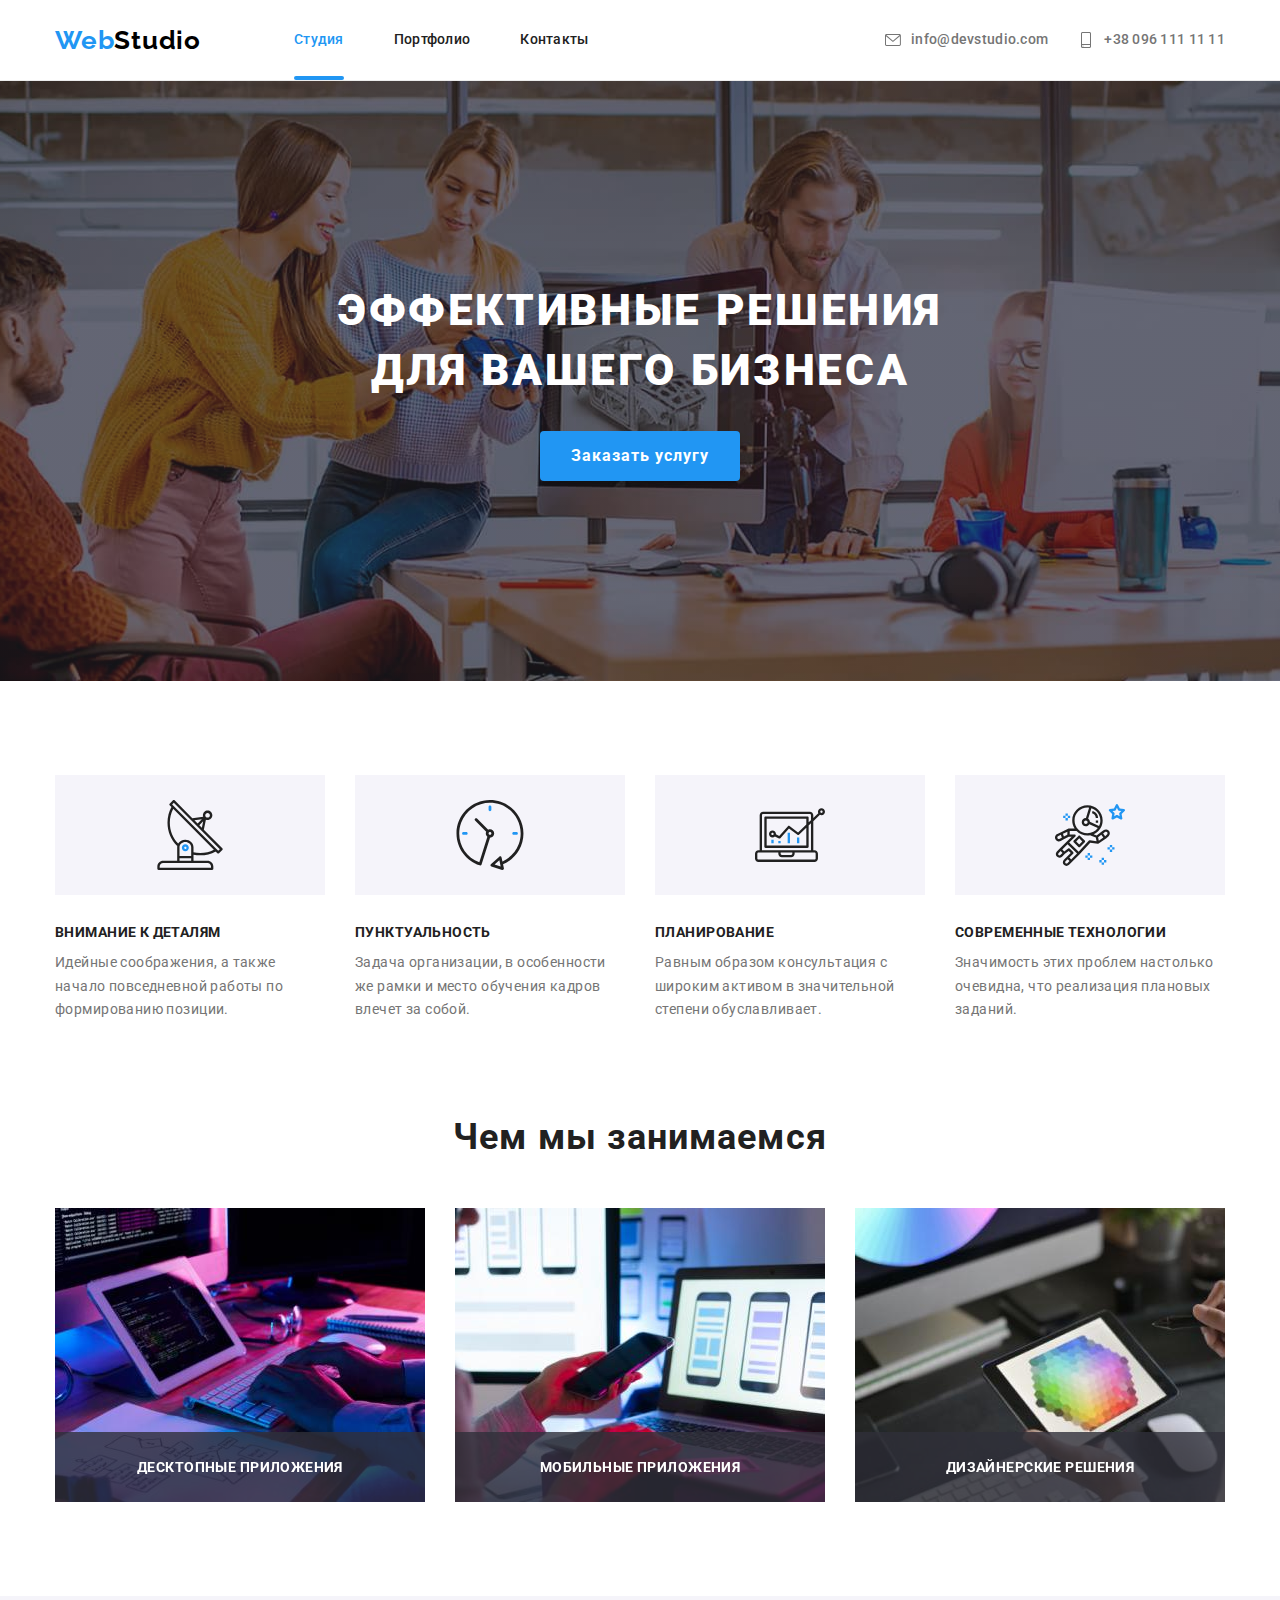
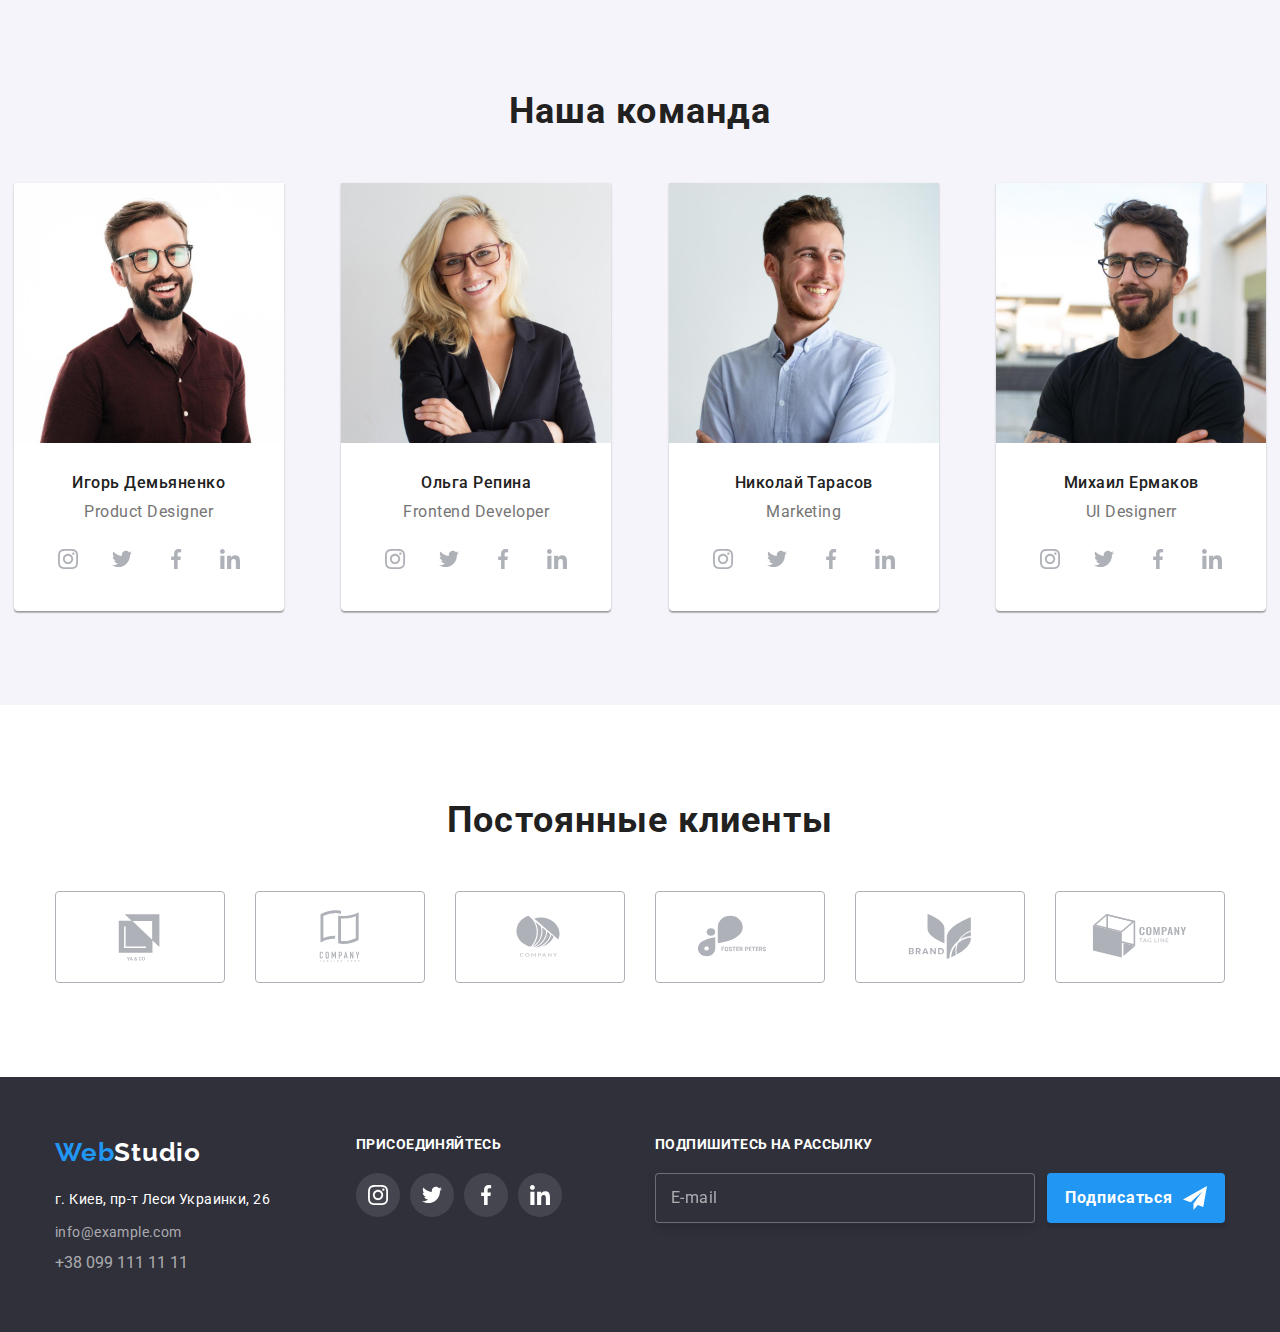
==== commit 7fb84162: "update" ====
--- a/index.html
+++ b/index.html
@@ -153,61 +153,63 @@
         </div>
       </section>
       <!--description-->
-      <section class="section">
-        <div class="container">
-          <h2 class="visually-hidden">Наши преимущества</h2>
-          <ul class="description-list">
-            <li class="description-item">
-              <div class="description-icons">
-                <svg class="description-icon">
+      <section class="description">
+        <div class="description__container">
+          <h2 class="description__title">Наши преимущества</h2>
+          <ul class="description__list">
+            <li class="description__item">
+              <div class="description-icon">
+                <svg class="description-icon__icon">
                   <use href="./images/icons.svg#antenna"></use>
                 </svg>
               </div>
               <div class="description-articles">
-                <h3 class="description-title">Внимание к деталям</h3>
-                <p class="description-text">
+                <h3 class="description-articles__title">Внимание к деталям</h3>
+                <p class="description-articles__text">
                   Идейные соображения, а также начало повседневной работы по
                   формированию позиции.
                 </p>
               </div>
             </li>
-            <li class="description-item">
-              <div class="description-icons">
-                <svg class="description-icon">
+            <li class="description__item">
+              <div class="description-icon">
+                <svg class="description-icon__icon">
                   <use href="./images/icons.svg#clock"></use>
                 </svg>
               </div>
               <div class="description-articles">
-                <h3 class="description-title">Пунктуальность</h3>
-                <p class="description-text">
+                <h3 class="description-articles__title">Пунктуальность</h3>
+                <p class="description-articles__text">
                   Задача организации, в особенности же рамки и место обучения
                   кадров влечет за собой.
                 </p>
               </div>
             </li>
-            <li class="description-item">
-              <div class="description-icons">
-                <svg class="description-icon">
+            <li class="description__item">
+              <div class="description-icon">
+                <svg class="description-icon__icon">
                   <use href="./images/icons.svg#diagram"></use>
                 </svg>
               </div>
               <div class="description-articles">
-                <h3 class="description-title">Планирование</h3>
-                <p class="description-text">
+                <h3 class="description-articles__title">Планирование</h3>
+                <p class="description-articles__text">
                   Равным образом консультация с широким активом в значительной
                   степени обуславливает.
                 </p>
               </div>
             </li>
-            <li class="description-item">
-              <div class="description-icons">
-                <svg class="description-icon">
+            <li class="description__item">
+              <div class="description-icon">
+                <svg class="description-icon__icon">
                   <use href="./images/icons.svg#astronaut"></use>
                 </svg>
               </div>
               <div class="description-articles">
-                <h3 class="description-title">Современные технологии</h3>
-                <p class="description-text">
+                <h3 class="description-articles__title">
+                  Современные технологии
+                </h3>
+                <p class="description-articles__text">
                   Значимость этих проблем настолько очевидна, что реализация
                   плановых заданий.
                 </p>
@@ -217,11 +219,11 @@
         </div>
       </section>
       <!--works-->
-      <section class="works-section section">
-        <div class="container">
-          <h2 class="works-title">Чем мы занимаемся</h2>
-          <ul class="works-list">
-            <li class="works-item">
+      <section class="works">
+        <div class="works__container">
+          <h2 class="works__title">Чем мы занимаемся</h2>
+          <ul class="works__list">
+            <li class="works__item">
               <div class="works-thump">
                 <img
                   src="./images/box1.jpg"
@@ -229,10 +231,10 @@
                   width="370"
                   height="294"
                 />
-                <p class="works-text">Десктопные приложения</p>
-              </div>
-            </li>
-            <li class="works-item">
+                <p class="works-thump__text">Десктопные приложения</p>
+              </div>
+            </li>
+            <li class="works__item">
               <div class="works-thump">
                 <img
                   src="./images/box2.jpg"
@@ -240,10 +242,10 @@
                   width="370"
                   height="294"
                 />
-                <p class="works-text">Мобильные приложения</p>
-              </div>
-            </li>
-            <li class="works-item">
+                <p class="works-thump__text">Мобильные приложения</p>
+              </div>
+            </li>
+            <li class="works__item">
               <div class="works-thump">
                 <img
                   src="./images/box3.jpg"
@@ -251,53 +253,53 @@
                   width="370"
                   height="294"
                 />
-                <p class="works-text">Дизайнерские решения</p>
+                <p class="works-thump__text">Дизайнерские решения</p>
               </div>
             </li>
           </ul>
         </div>
       </section>
-      <!--our-team-->
-      <section class="our-team-section section">
-        <div class="container">
-          <h2 class="our-team-title">Наша команда</h2>
-          <ul class="our-team-list">
-            <li class="our-team-item">
+      <!---team-->
+      <section class="team">
+        <div class="teem__container">
+          <h2 class="team__title">Наша команда</h2>
+          <ul class="team__list">
+            <li class="team__item">
               <img
-                class="img-our-team"
+                class="team__img"
                 src="./images/img1.jpg"
                 alt="Наша команда1"
                 width="270"
                 height="260"
               />
-              <div class="our-team-articles">
-                <h3 class="our-team-masters">Игорь Демьяненко</h3>
-                <p class="our-team-profession" lang="en">Product Designer</p>
+              <div class="team-articles">
+                <h3 class="team-articles__title">Игорь Демьяненко</h3>
+                <p class="team-articles__text" lang="en">Product Designer</p>
                 <ul class="social-list">
-                  <li class="social-item">
-                    <a class="social-links link" href=""
-                      ><svg class="social-icon">
+                  <li class="social-list__item">
+                    <a class="social-list__link" href=""
+                      ><svg class="social-list__icon">
                         <use href="./images/icons.svg#instagram"></use>
                       </svg>
                     </a>
                   </li>
-                  <li class="social-item">
-                    <a class="social-links link" href=""
-                      ><svg class="social-icon">
+                  <li class="social-list__item">
+                    <a class="social-list__link" href=""
+                      ><svg class="social-list__icon">
                         <use href="./images/icons.svg#twitter"></use>
                       </svg>
                     </a>
                   </li>
-                  <li class="social-item">
-                    <a class="social-links link" href=""
-                      ><svg class="social-icon">
+                  <li class="social-list__item">
+                    <a class="social-list__link" href=""
+                      ><svg class="social-list__icon">
                         <use href="./images/icons.svg#facebook"></use>
                       </svg>
                     </a>
                   </li>
-                  <li class="social-item">
-                    <a class="social-links link" href=""
-                      ><svg class="social-icon">
+                  <li class="social-list__item">
+                    <a class="social-list__link" href=""
+                      ><svg class="social-list__icon">
                         <use href="./images/icons.svg#linkedin"></use>
                       </svg>
                     </a>
@@ -305,42 +307,42 @@
                 </ul>
               </div>
             </li>
-            <li class="our-team-item">
+            <li class="team__item">
               <img
-                class="img-our-team"
+                class="team__img"
                 src="./images/img2.jpg"
                 alt="Наша команда2"
                 width="270"
                 height="260"
               />
-              <div class="our-team-articles">
-                <h3 class="our-team-masters">Ольга Репина</h3>
-                <p class="our-team-profession" lang="en">Frontend Developer</p>
+              <div class="team-articles">
+                <h3 class="team-articles__title">Ольга Репина</h3>
+                <p class="team-articles__text" lang="en">Frontend Developer</p>
                 <ul class="social-list">
-                  <li class="social-item">
-                    <a class="social-links link" href=""
-                      ><svg class="social-icon">
+                  <li class="social-list__item">
+                    <a class="social-list__link" href=""
+                      ><svg class="social-list__icon">
                         <use href="./images/icons.svg#instagram"></use>
                       </svg>
                     </a>
                   </li>
-                  <li class="social-item">
-                    <a class="social-links link" href=""
-                      ><svg class="social-icon">
+                  <li class="social-list__item">
+                    <a class="social-list__link" href=""
+                      ><svg class="social-list__icon">
                         <use href="./images/icons.svg#twitter"></use>
                       </svg>
                     </a>
                   </li>
-                  <li class="social-item">
-                    <a class="social-links link" href=""
-                      ><svg class="social-icon">
+                  <li class="social-list__item">
+                    <a class="social-list__link" href=""
+                      ><svg class="social-list__icon">
                         <use href="./images/icons.svg#facebook"></use>
                       </svg>
                     </a>
                   </li>
-                  <li class="social-item">
-                    <a class="social-links link" href=""
-                      ><svg class="social-icon">
+                  <li class="social-list__item">
+                    <a class="social-list__link" href=""
+                      ><svg class="social-list__icon">
                         <use href="./images/icons.svg#linkedin"></use>
                       </svg>
                     </a>
@@ -348,42 +350,42 @@
                 </ul>
               </div>
             </li>
-            <li class="our-team-item">
+            <li class="team__item">
               <img
-                class="img-our-team"
+                class="team__img"
                 src="./images/img3.jpg"
                 alt="Наша команда3"
                 width="270"
                 height="260"
               />
-              <div class="our-team-articles">
-                <h3 class="our-team-masters">Николай Тарасов</h3>
-                <p class="our-team-profession" lang="en">Marketing</p>
+              <div class="team-articles">
+                <h3 class="team-articles__title">Николай Тарасов</h3>
+                <p class="team-articles__text" lang="en">Marketing</p>
                 <ul class="social-list">
-                  <li class="social-item">
-                    <a class="social-links link" href=""
-                      ><svg class="social-icon">
+                  <li class="social-list__item">
+                    <a class="social-list__link" href=""
+                      ><svg class="social-list__icon">
                         <use href="./images/icons.svg#instagram"></use>
                       </svg>
                     </a>
                   </li>
-                  <li class="social-item">
-                    <a class="social-links link" href=""
-                      ><svg class="social-icon">
+                  <li class="social-list__item">
+                    <a class="social-list__link" href=""
+                      ><svg class="social-list__icon">
                         <use href="./images/icons.svg#twitter"></use>
                       </svg>
                     </a>
                   </li>
-                  <li class="social-item">
-                    <a class="social-links link" href=""
-                      ><svg class="social-icon">
+                  <li class="social-list__item">
+                    <a class="social-list__link" href=""
+                      ><svg class="social-list__icon">
                         <use href="./images/icons.svg#facebook"></use>
                       </svg>
                     </a>
                   </li>
-                  <li class="social-item">
-                    <a class="social-links link" href=""
-                      ><svg class="social-icon">
+                  <li class="social-list__item">
+                    <a class="social-list__link" href=""
+                      ><svg class="social-list__icon">
                         <use href="./images/icons.svg#linkedin"></use>
                       </svg>
                     </a>
@@ -391,42 +393,42 @@
                 </ul>
               </div>
             </li>
-            <li class="our-team-item">
+            <li class="team__item">
               <img
-                class="img-our-team"
+                class="team__img"
                 src="./images/img4.jpg"
                 alt="Наша команда4"
                 width="270"
                 height="260"
               />
-              <div class="our-team-articles">
-                <h3 class="our-team-masters">Михаил Ермаков</h3>
-                <p class="our-team-profession" lang="en">UI Designerr</p>
+              <div class="team-articles">
+                <h3 class="team-articles__title">Михаил Ермаков</h3>
+                <p class="team-articles__text" lang="en">UI Designerr</p>
                 <ul class="social-list">
-                  <li class="social-item">
-                    <a class="social-links link" href=""
-                      ><svg class="social-icon">
+                  <li class="social-list__item">
+                    <a class="social-list__link" href=""
+                      ><svg class="social-list__icon">
                         <use href="./images/icons.svg#instagram"></use>
                       </svg>
                     </a>
                   </li>
-                  <li class="social-item">
-                    <a class="social-links link" href=""
-                      ><svg class="social-icon">
+                  <li class="social-list__item">
+                    <a class="social-list__link" href=""
+                      ><svg class="social-list__icon">
                         <use href="./images/icons.svg#twitter"></use>
                       </svg>
                     </a>
                   </li>
-                  <li class="social-item">
-                    <a class="social-links link" href=""
-                      ><svg class="social-icon">
+                  <li class="social-list__item">
+                    <a class="social-list__link" href=""
+                      ><svg class="social-list__icon">
                         <use href="./images/icons.svg#facebook"></use>
                       </svg>
                     </a>
                   </li>
-                  <li class="social-item">
-                    <a class="social-links link" href=""
-                      ><svg class="social-icon">
+                  <li class="social-list__item">
+                    <a class="social-list__link" href=""
+                      ><svg class="social-list__icon">
                         <use href="./images/icons.svg#linkedin"></use>
                       </svg>
                     </a>
@@ -438,48 +440,48 @@
         </div>
       </section>
       <!--clients-->
-      <section class="section">
-        <div class="container">
-          <h2 class="clients-title">Постоянные клиенты</h2>
-          <ul class="clients-list">
-            <li class="clients-item">
-              <a class="clients-links link" href="">
-                <svg class="clients-icon">
+      <section class="clients">
+        <div class="clients__container">
+          <h2 class="clients__title">Постоянные клиенты</h2>
+          <ul class="clients__list">
+            <li class="clients__item">
+              <a class="clients__link" href="">
+                <svg class="clients__icon">
                   <use href="./images/icons.svg#clients1"></use>
                 </svg>
               </a>
             </li>
-            <li class="clients-item">
-              <a class="clients-links link" href="">
-                <svg class="clients-icon">
+            <li class="clients__item">
+              <a class="clients__link" href="">
+                <svg class="clients__icon">
                   <use href="./images/icons.svg#clients2"></use>
                 </svg>
               </a>
             </li>
-            <li class="clients-item">
-              <a class="clients-links link" href="">
-                <svg class="clients-icon">
+            <li class="clients__item">
+              <a class="clients__link" href="">
+                <svg class="clients__icon">
                   <use href="./images/icons.svg#clients3"></use>
                 </svg>
               </a>
             </li>
-            <li class="clients-item">
-              <a class="clients-links link" href="">
-                <svg class="clients-icon">
+            <li class="clients__item">
+              <a class="clients__link" href="">
+                <svg class="clients__icon">
                   <use href="./images/icons.svg#clients4"></use>
                 </svg>
               </a>
             </li>
-            <li class="clients-item">
-              <a class="clients-links link" href="">
-                <svg class="clients-icon">
+            <li class="clients__item">
+              <a class="clients__link" href="">
+                <svg class="clients__icon">
                   <use href="./images/icons.svg#clients5"></use>
                 </svg>
               </a>
             </li>
-            <li class="clients-item">
-              <a class="clients-links link" href="">
-                <svg class="clients-icon">
+            <li class="clients__item">
+              <a class="clients__link" href="">
+                <svg class="clients__icon">
                   <use href="./images/icons.svg#clients6"></use>
                 </svg>
               </a>
--- a/css/main.min.css
+++ b/css/main.min.css
@@ -0,0 +1,2 @@
+/*! modern-normalize v1.1.0 | MIT License | https://github.com/sindresorhus/modern-normalize */*,::before,::after{box-sizing:border-box}html{line-height:1.15;-webkit-text-size-adjust:100%;-moz-tab-size:4;tab-size:4}body{margin:0;font-family:system-ui,-apple-system,"Segoe UI",Roboto,Helvetica,Arial,sans-serif,"Apple Color Emoji","Segoe UI Emoji"}hr{height:0;color:inherit}abbr[title]{text-decoration:underline dotted}b,strong{font-weight:bolder}code,kbd,samp,pre{font-family:ui-monospace, SFMono-Regular, Consolas, 'Liberation Mono', Menlo, monospace;font-size:1em}small{font-size:80%}sub,sup{font-size:75%;line-height:0;position:relative;vertical-align:baseline}sub{bottom:-0.25em}sup{top:-0.5em}table{text-indent:0;border-color:inherit}button,input,optgroup,select,textarea{font-family:inherit;font-size:100%;line-height:1.15;margin:0}button,select{text-transform:none}button,[type='button'],[type='reset'],[type='submit']{-webkit-appearance:button}::-moz-focus-inner{border-style:none;padding:0}:-moz-focusring{outline:1px dotted ButtonText}:-moz-ui-invalid{box-shadow:none}legend{padding:0}progress{vertical-align:baseline}::-webkit-inner-spin-button,::-webkit-outer-spin-button{height:auto}[type='search']{-webkit-appearance:textfield;outline-offset:-2px}::-webkit-search-decoration{-webkit-appearance:none}::-webkit-file-upload-button{-webkit-appearance:button;font:inherit}summary{display:list-item}p,h1,h2,h3,h4,h5,h6{margin:0}ul{list-style:none;margin:0;padding:0}button{cursor:pointer}a{text-decoration:none;color:inherit;cursor:pointer}img{display:block;height:auto;max-width:100%}body{font-family:"Roboto",sans-serif;color:#212121;background-color:#fff}address{font-style:inherit}textarea{resize:none}.description,.works,.team,.clients,.portfolio{padding-top:94px;padding-bottom:94px}.header__container,.hero__container,.description__container,.works__container,.team__container,.clients__container,.portfolio__container,.footer__container{width:1200px;padding:0 15px;margin:0 auto}.description__title,.portfolio__title{position:absolute;width:1px;height:1px;margin:-1px;border:0;padding:0;white-space:nowrap;clip-path:inset(100%);clip:rect(0 0 0 0);overflow:hidden}.logo{display:block;font-family:Raleway;font-weight:700;font-size:26px;line-height:1.19;letter-spacing:0.03em}.logo__color{color:#2196f3}.header__logo{margin-right:93px;color:#000}.footer__logo{margin-bottom:20px;color:#fff}.header{border-bottom:1px solid #ececec}.header__container{display:flex;align-items:center}.nav{display:flex;align-items:center}.nav__list{display:flex}.nav__item:not(:last-child){position:relative;margin-right:50px}.nav__link{display:block;padding:32px 0;font-weight:500;font-size:14px;line-height:1.14;letter-spacing:0.02em;transition:color 250ms cubic-bezier(0.4, 0, 0.2, 1)}.nav__link:hover,.nav__link:focus{color:#2196f3}.nav__current{color:#2196f3}.nav__current::after{content:'';position:absolute;bottom:0;display:block;width:100%;height:4px;border-radius:2px;background:#2196f3}.contacts{display:flex;margin-left:auto}.contacts__item:not(:last-child){margin-right:30px}.contacts__link{display:flex;align-items:center;font-weight:500;font-size:14px;line-height:1.14;letter-spacing:0.02em;color:#757575;transition:color 250ms cubic-bezier(0.4, 0, 0.2, 1)}.contacts__link:hover,.contacts__link:focus{color:#2196f3}.contacts__link:hover .contacts__icon,.contacts__link:focus .contacts__icon{fill:#2196f3}.contacts__icon{margin-right:10px;width:16px;height:16px;fill:#757575;transition:fill 250ms cubic-bezier(0.4, 0, 0.2, 1)}.contacts__icon:hover,.contacts__icon:focus{fill:#2196f3}.hero{max-width:1600px;margin-left:auto;margin-right:auto;padding:200px 0;background-image:linear-gradient(rgba(47,48,58,0.4), rgba(47,48,58,0.4)),url("../images/hero-img.jpg");background-color:#c4c4c4;background-repeat:no-repeat;background-position:center;background-size:cover}.hero__container{display:flex;flex-direction:column;align-items:center}.hero__title{color:#fff;font-weight:900;font-size:44px;line-height:1.36;text-align:center;letter-spacing:0.06em;text-transform:uppercase;min-width:600px;margin-bottom:30px}.backdrop{position:fixed;top:0;left:0;width:100%;height:100%;background-color:rgba(0,0,0,0.2);opacity:1;transition:opacity 250ms cubic-bezier(0.4, 0, 0.2, 1)}.backdrop.is-hidden{opacity:0;pointer-events:none}.backdrop.is-hidden .modal{transform:translate(-50%, -50%) scale(0)}.modal{padding:40px;position:absolute;min-width:528px;min-height:581px;top:50%;left:50%;transform:translate(-50%, -50%) scale(1);background-color:#fff;box-shadow:0px 1px 3px rgba(0,0,0,0.12),0px 1px 1px rgba(0,0,0,0.14),0px 2px 1px rgba(0,0,0,0.2);border-radius:4px;transition:transform 250ms cubic-bezier(0.4, 0, 0.2, 1)}.modal__title{margin-bottom:12px;font-weight:700;font-size:20px;line-height:1.15;text-align:center;letter-spacing:0.03em;color:#212121}.modal__button{position:absolute;top:8px;right:8px;width:30px;height:30px;background-color:#fff;border:1px solid rgba(0,0,0,0.1);border-radius:50%}.modal__button:hover .modal__close,.modal__button:focus .modal__close{fill:#2196f3}.modal__close{position:absolute;top:50%;left:50%;transform:translate(-50%, -50%);width:18px;height:18px;transition:fill 250ms cubic-bezier(0.4, 0, 0.2, 1)}.modal__form{width:448px}.modal__list{margin-bottom:30px}.modal__item:not(:last-child){margin-bottom:10px}.modal__item:nth-child(4){margin-bottom:20px}.modal__field{position:relative;display:block;width:100%;font-weight:normal;font-size:12px;line-height:1.17;letter-spacing:0.01em}.modal__label{display:block;margin-bottom:4px;font-weight:normal;font-size:12px;line-height:1.17;letter-spacing:0.01em;color:#757575}.modal__input{padding:12px 42px;outline:none;width:100%;height:40px;border:1px solid rgba(33,33,33,0.2);border-radius:4px;transition:border-color 250ms cubic-bezier(0.4, 0, 0.2, 1)}.modal__input:focus{border-color:#2196f3}.modal__input:focus+.modal__icon{fill:#2196f3}.modal__icon{position:absolute;top:50%;left:12px;width:18px;height:18px;transition:fill 250ms cubic-bezier(0.4, 0, 0.2, 1)}.modal__textarea{display:block;outline:none;padding:12px 16px;width:100%;height:120px;resize:none;border:1px solid rgba(33,33,33,0.2);box-sizing:border-box;border-radius:4px;transition:border-color 250ms cubic-bezier(0.4, 0, 0.2, 1)}.modal__textarea:focus{border-color:#2196f3}.modal__textarea::placeholder{font-weight:normal;font-size:14px;line-height:1.14;letter-spacing:0.01em;color:rgba(117,117,117,0.5)}.modal__btn{display:flex;justify-content:center}.modal-checkbox{display:flex;justify-content:center;align-items:center;width:100%;height:24px;font-weight:normal;font-size:14px;line-height:1.71;letter-spacing:0.03em;color:#757575}.modal-checkbox__input{position:absolute;width:1px;height:1px;margin:-1px;border:0;padding:0;white-space:nowrap;clip-path:inset(100%);clip:rect(0 0 0 0);overflow:hidden}.modal-checkbox__icon{display:inline-block;margin-right:7px;width:16px;height:15px;border:2px solid #212121;border-radius:4px;transition:background-color 250ms cubic-bezier(0.4, 0, 0.2, 1),background-image 250ms cubic-bezier(0.4, 0, 0.2, 1),border-color 250ms cubic-bezier(0.4, 0, 0.2, 1)}.modal-checkbox__input:checked+.modal-checkbox__icon{background-color:#2196f3;background-image:url(../images/icon-check.svg);background-size:contain;background-origin:border-box;border-color:#2196f3}.modal-checkbox__text{margin-right:7px}.modal-checkbox__link{color:#2196f3;text-decoration:underline}.description__list{display:flex}.description__item:not(:last-child){width:270px;margin-right:30px}.description-icon{display:flex;justify-content:center;align-items:center;min-width:270px;min-height:120px;margin-bottom:30px;background-color:#f5f4fa}.description-icon__icon{width:70px;height:70px}.description-articles__title{font-weight:700;font-size:14px;line-height:1.14;letter-spacing:0.03em;text-transform:uppercase;margin-bottom:10px}.description-articles__text{font-size:14px;line-height:1.71;letter-spacing:0.03em;color:#757575}.works{padding-top:0}.works__title{font-weight:700;font-size:36px;line-height:1.17;text-align:center;letter-spacing:0.03em;min-width:376px;margin-bottom:50px}.works__list{display:flex}.works__item:not(:last-child){margin-right:30px}.works-thump{position:relative}.works-thump .works-thump__text{position:absolute;display:flex;justify-content:center;align-items:center;font-weight:700;font-size:14px;line-height:1.14;letter-spacing:0.03em;text-transform:uppercase;color:#fff;width:100%;height:70px;left:0;bottom:0;background:rgba(47,48,58,0.8)}.team{background-color:#f5f4fa}.team__title{font-weight:700;font-size:36px;line-height:1.17;text-align:center;letter-spacing:0.03em;min-width:264px;margin-bottom:50px}.team__list{display:flex;flex-wrap:wrap;justify-content:space-around}.team__item{border-radius:0px 0px 4px 4px;background-color:#fff;box-shadow:0px 1px 3px rgba(0,0,0,0.12),0px 1px 1px rgba(0,0,0,0.14),0px 2px 1px rgba(0,0,0,0.2)}.team__item:not(:last-child){margin-right:30px}.team-articles{padding:30px 0}.team-articles__title{font-weight:500;font-size:16px;line-height:1.19;text-align:center;letter-spacing:0.03em;margin-bottom:10px}.team-articles__text{margin-bottom:16px;font-size:16px;line-height:1.19;text-align:center;letter-spacing:0.03em;color:#757575}.social-list{display:flex;justify-content:center;align-items:center;min-width:206px;min-height:44px}.social-list__item:not(:last-child){margin-right:10px}.social-list__link{display:flex;justify-content:center;align-items:center;padding:0;min-width:44px;min-height:44px;border-radius:50%;transition:background-color 250ms cubic-bezier(0.4, 0, 0.2, 1)}.social-list__icon{width:20px;height:20px;fill:#afb1b8;transition:fill 250ms cubic-bezier(0.4, 0, 0.2, 1)}.social-list__link:hover,.social-list__link:focus{background-color:#2196f3}.social-list__link:hover .social-list__icon,.social-list__link:focus .social-list__icon{fill:#ffffff}.clients__title{font-weight:bold;font-size:36px;line-height:1.17;text-align:center;letter-spacing:0.03em;margin-bottom:50px}.clients__list{display:flex;justify-content:space-around}.clients__item{width:170px;height:92px}.clients__item:not(:last-child){margin-right:30px}.clients__link{display:block;display:flex;justify-content:center;align-items:center;width:100%;height:100%;border:1px solid #afb1b8;border-radius:4px;transition:border-color 250ms cubic-bezier(0.4, 0, 0.2, 1)}.clients__link:hover,.clients__link:focus{border-color:#2196f3}.clients__link:hover .clients__icon,.clients__link:focus .clients__icon{fill:#2196f3}.clients__icon{width:106px;height:60px;fill:#afb1b8;transition:fill 250ms cubic-bezier(0.4, 0, 0.2, 1)}.filters{display:flex;justify-content:center;margin-bottom:50px}.filters__item:not(:last-child){margin-right:8px}.filters__button{border:tan;font-weight:500;font-size:16px;line-height:1.62;text-align:center;letter-spacing:0.03em;background-color:#f5f4fa;padding:6px 22px;min-width:73px;border-radius:4px;transition:color 250ms cubic-bezier(0.4, 0, 0.2, 1),background-color 250ms cubic-bezier(0.4, 0, 0.2, 1),box-shadow 250ms cubic-bezier(0.4, 0, 0.2, 1)}.filters__button:hover,.filters__button:focus,.filters__button:active{color:#fff;background-color:#2196f3;box-shadow:0px 3px 1px rgba(0,0,0,0.1),0px 1px 2px rgba(0,0,0,0.08),0px 2px 2px rgba(0,0,0,0.12)}.grid{display:flex;flex-wrap:wrap;justify-content:space-between}.grid__item{width:370px;height:404px}.grid__item:nth-child(-n+6){margin-bottom:30px}.product{display:block;width:100%;height:100%;border:1px solid #eeeeee;transition:box-shadow 250ms cubic-bezier(0.4, 0, 0.2, 1)}.product__thump{position:relative;width:100%;overflow:hidden}.product__overlay{position:absolute;bottom:0;padding:63px 24px;width:100%;height:100%;font-size:18px;line-height:1.56;letter-spacing:0.03em;color:#fff;background:rgba(33,150,243,0.9);transform:translateY(294px);transition:transform 250ms cubic-bezier(0.4, 0, 0.2, 1)}.product__meta{padding:20px}.product__title{font-weight:700;font-size:18px;line-height:2;letter-spacing:0.06em}.product__text{font-size:16px;line-height:1.88;letter-spacing:0.03em;color:#757575}.product:hover,.product:focus{box-shadow:0px 1px 1px rgba(0,0,0,0.12),0px 4px 4px rgba(0,0,0,0.06),1px 4px 6px rgba(0,0,0,0.16)}.product:hover .product__overlay,.product:focus .product__overlay{transform:translateY(0)}.footer{padding:60px 0;background-color:#2f303a}.footer__container{display:flex}.footer-contacts{display:block;margin-right:70px;min-width:231px;min-height:81px}.footer-contacts__item:not(:last-child){margin-bottom:9px;font-size:14px;line-height:1.71;letter-spacing:0.03em}.footer-contacts__link{color:rgba(255,255,255,0.6);transition:color 250ms cubic-bezier(0.4, 0, 0.2, 1)}.footer-contacts__link:hover,.footer-contacts__link:focus{color:#2196f3}.footer-contacts__link--white{color:#fff}.social{margin-right:93px;min-width:206px;min-height:80px}.social__title{font-weight:bold;font-size:14px;line-height:1.14;letter-spacing:0.03em;text-transform:uppercase;color:#fff;margin-bottom:20px;padding-top:0px;justify-content:center;align-items:center}.social__list{display:flex;justify-content:center}.social__item:not(:last-child){margin-right:10px}.social__link{display:flex;padding:0;width:44px;height:44px;background-color:rgba(255,255,255,0.1);border-radius:50%;justify-content:center;align-items:center;transition:background-color 250ms cubic-bezier(0.4, 0, 0.2, 1)}.social__link:hover,.social__link:focus{background-color:#2196f3}.social__icon{width:20px;height:20px;fill:#ffffff}.footer-form{display:inline-flex;align-items:flex-end;width:570px;height:86px}.footer-form__label{display:inline-block;margin-right:12px;font-weight:700;font-size:14px;line-height:1.14;letter-spacing:0.03em;text-transform:uppercase;color:#fff}.footer-form__input{margin-top:20px;display:inline-block;padding:15px;width:100%;height:50px;background-color:#2f303a;border:1px solid rgba(255,255,255,0.3);border-radius:4px;filter:drop-shadow(0px 4px 4px rgba(0,0,0,0.15));color:#fff}.footer-form__input::placeholder{font-weight:normal;font-size:16px;line-height:1.25;letter-spacing:0.03em;color:rgba(255,255,255,0.6)}.button{display:inline-flex;justify-content:center;align-items:center;width:200px;height:50px;font-weight:700;font-size:16px;line-height:1.87;letter-spacing:0.06em;color:#fff;background-color:#2196f3;box-shadow:0px 4px 4px rgba(0,0,0,0.15);border:tan;border-radius:4px;transition:background-color 250ms cubic-bezier(0.4, 0, 0.2, 1),box-shadow 250ms cubic-bezier(0.4, 0, 0.2, 1)}.button__icon{margin-left:10px;width:24px;height:24px;fill:#ffffff}.button:active{background-color:#188ce8;box-shadow:0px 3px 1px rgba(0,0,0,0.1),0px 1px 2px rgba(0,0,0,0.08),0px 2px 2px rgba(0,0,0,0.12)}
+/*# sourceMappingURL=main.min.css.map */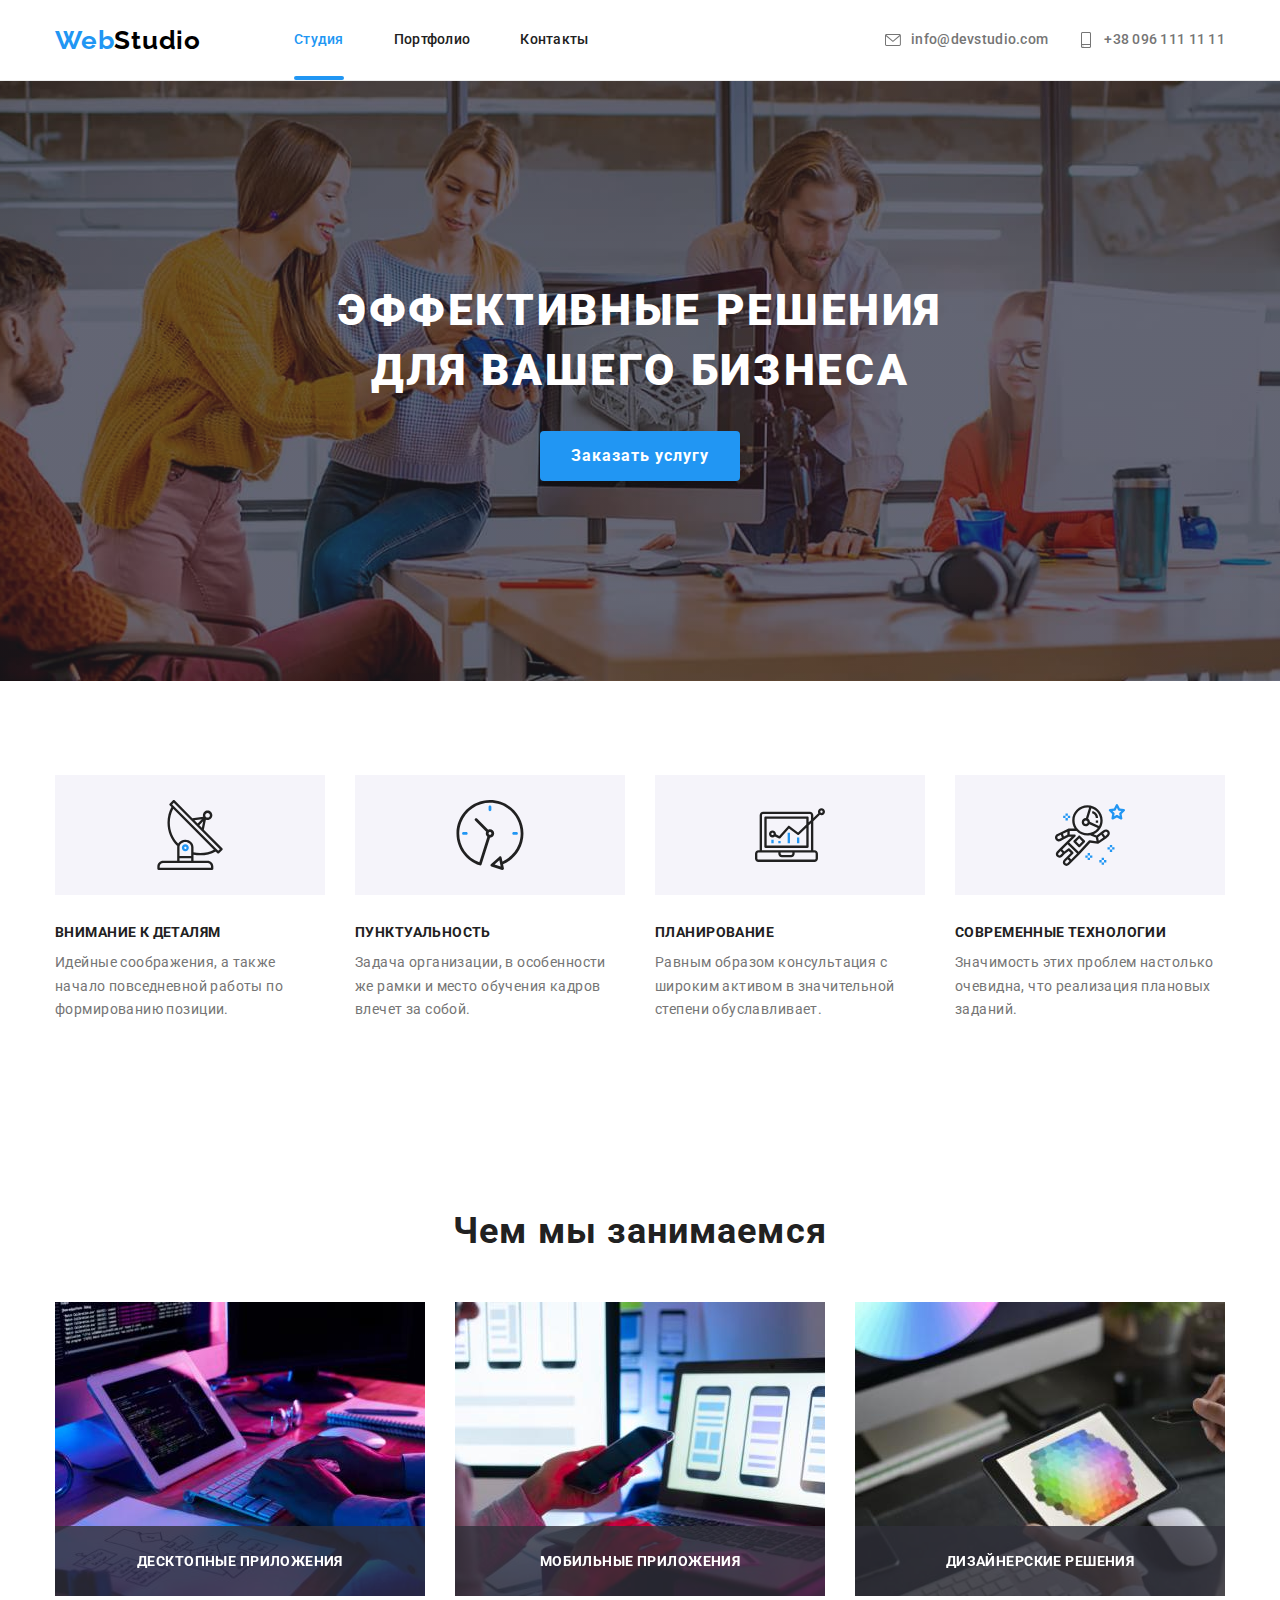
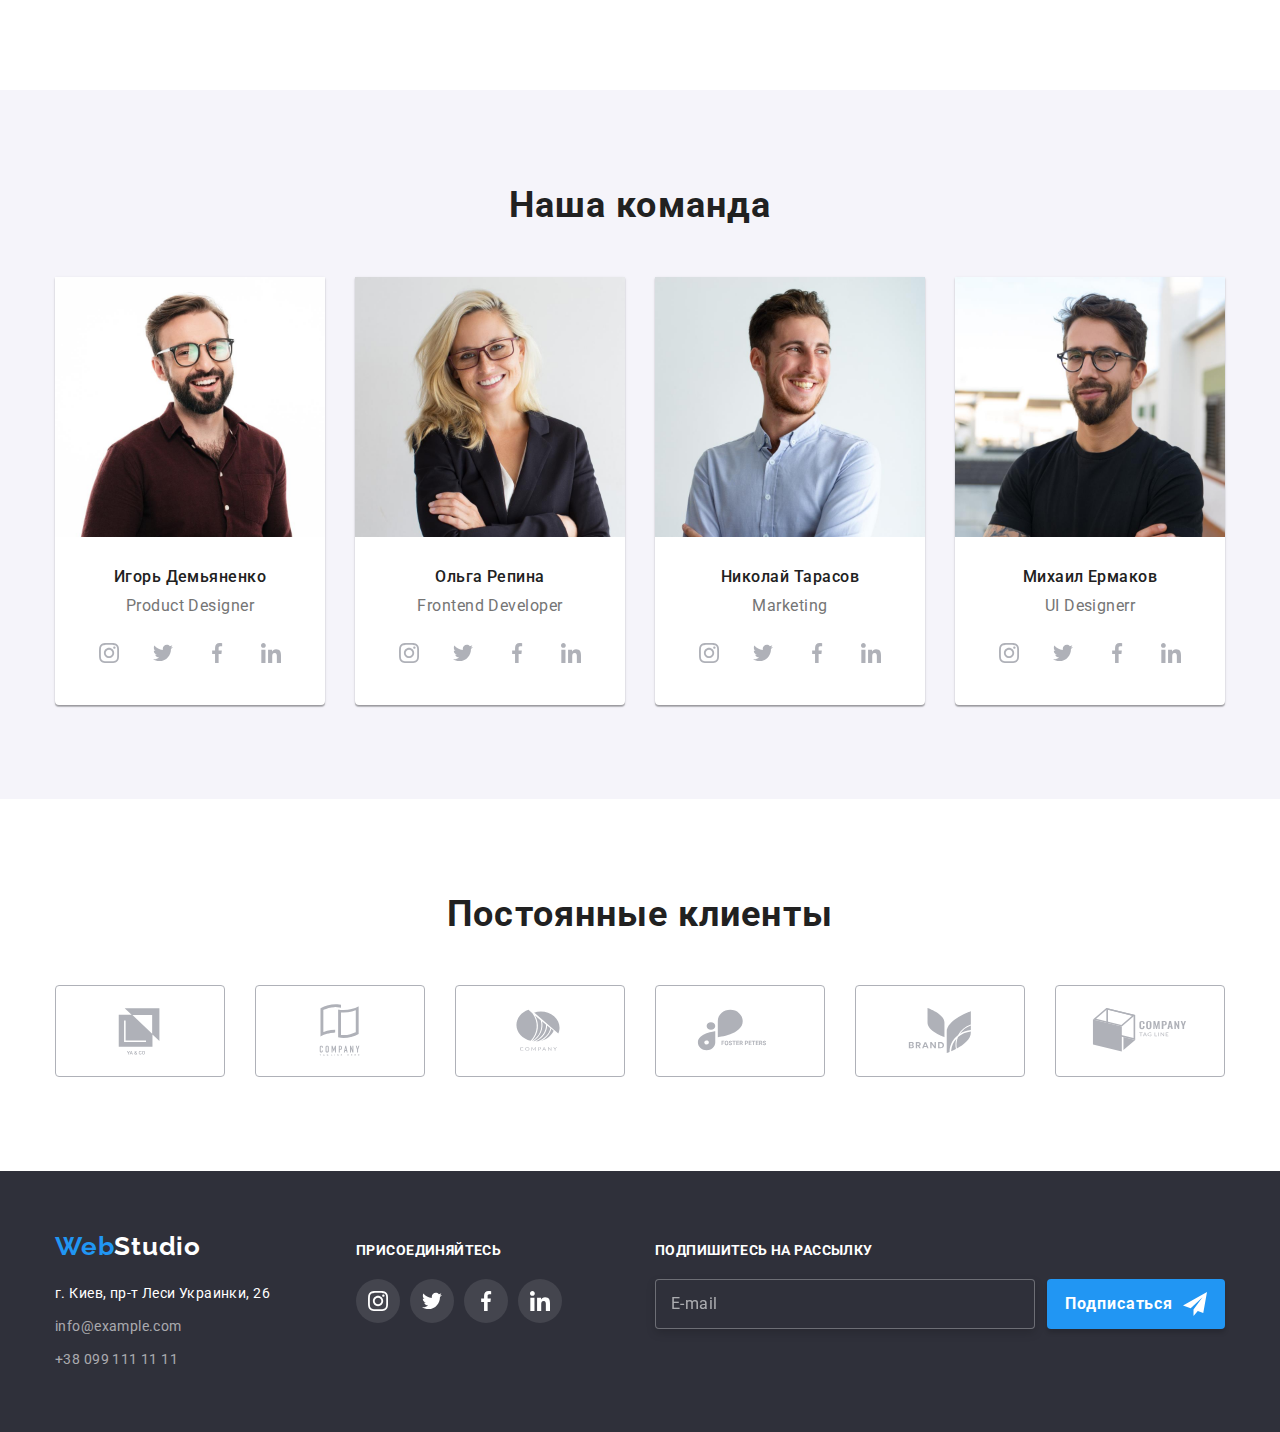
==== commit 26939f49: "fix" ====
--- a/index.html
+++ b/index.html
@@ -16,14 +16,16 @@
   <body>
     <!--header-->
     <header class="header">
-      <div class="header__container">
+      <div class="container header__container">
         <nav class="nav">
           <a class="logo header__logo" href="./index.html"
             ><span class="logo__color">Web</span>Studio</a
           >
           <ul class="nav__list">
             <li class="nav__item">
-              <a class="nav__link nav__current" href="./index.html">Студия</a>
+              <a class="nav__link nav__link--current" href="./index.html"
+                >Студия</a
+              >
             </li>
             <li class="nav__item">
               <a class="nav__link" href="./portfolio.html">Портфолио</a>
@@ -56,7 +58,7 @@
     <main>
       <!--hero-->
       <section class="hero">
-        <div class="hero__container">
+        <div class="container hero__container">
           <h1 class="hero__title">
             Эффективные решения <br />для вашего бизнеса
           </h1>
@@ -153,63 +155,61 @@
         </div>
       </section>
       <!--description-->
-      <section class="description">
-        <div class="description__container">
-          <h2 class="description__title">Наши преимущества</h2>
-          <ul class="description__list">
+      <section class="section">
+        <div class="container">
+          <h2 class="section__title visually-hidden">Наши преимущества</h2>
+          <ul class="description">
             <li class="description__item">
-              <div class="description-icon">
-                <svg class="description-icon__icon">
+              <div class="description__box">
+                <svg class="description__icon">
                   <use href="./images/icons.svg#antenna"></use>
                 </svg>
               </div>
-              <div class="description-articles">
-                <h3 class="description-articles__title">Внимание к деталям</h3>
-                <p class="description-articles__text">
+              <div class="description-thump">
+                <h3 class="description__title">Внимание к деталям</h3>
+                <p class="description__text">
                   Идейные соображения, а также начало повседневной работы по
                   формированию позиции.
                 </p>
               </div>
             </li>
             <li class="description__item">
-              <div class="description-icon">
-                <svg class="description-icon__icon">
+              <div class="description__box">
+                <svg class="description__icon">
                   <use href="./images/icons.svg#clock"></use>
                 </svg>
               </div>
-              <div class="description-articles">
-                <h3 class="description-articles__title">Пунктуальность</h3>
-                <p class="description-articles__text">
+              <div class="description-thump">
+                <h3 class="description__title">Пунктуальность</h3>
+                <p class="description__text">
                   Задача организации, в особенности же рамки и место обучения
                   кадров влечет за собой.
                 </p>
               </div>
             </li>
             <li class="description__item">
-              <div class="description-icon">
-                <svg class="description-icon__icon">
+              <div class="description__box">
+                <svg class="description__icon">
                   <use href="./images/icons.svg#diagram"></use>
                 </svg>
               </div>
-              <div class="description-articles">
-                <h3 class="description-articles__title">Планирование</h3>
-                <p class="description-articles__text">
+              <div class="description-thump">
+                <h3 class="description__title">Планирование</h3>
+                <p class="description__text">
                   Равным образом консультация с широким активом в значительной
                   степени обуславливает.
                 </p>
               </div>
             </li>
             <li class="description__item">
-              <div class="description-icon">
-                <svg class="description-icon__icon">
+              <div class="description__box">
+                <svg class="description__icon">
                   <use href="./images/icons.svg#astronaut"></use>
                 </svg>
               </div>
-              <div class="description-articles">
-                <h3 class="description-articles__title">
-                  Современные технологии
-                </h3>
-                <p class="description-articles__text">
+              <div class="description-thump">
+                <h3 class="description__title">Современные технологии</h3>
+                <p class="description__text">
                   Значимость этих проблем настолько очевидна, что реализация
                   плановых заданий.
                 </p>
@@ -219,51 +219,51 @@
         </div>
       </section>
       <!--works-->
-      <section class="works">
-        <div class="works__container">
-          <h2 class="works__title">Чем мы занимаемся</h2>
-          <ul class="works__list">
+      <section class="section">
+        <div class="container">
+          <h2 class="section__title">Чем мы занимаемся</h2>
+          <ul class="works">
             <li class="works__item">
-              <div class="works-thump">
+              <div class="works__thump">
                 <img
                   src="./images/box1.jpg"
                   alt="Чем мы занимаемся1"
                   width="370"
                   height="294"
                 />
-                <p class="works-thump__text">Десктопные приложения</p>
+                <p class="works__text">Десктопные приложения</p>
               </div>
             </li>
             <li class="works__item">
-              <div class="works-thump">
+              <div class="works__thump">
                 <img
                   src="./images/box2.jpg"
                   alt="Чем мы занимаемся2"
                   width="370"
                   height="294"
                 />
-                <p class="works-thump__text">Мобильные приложения</p>
+                <p class="works__text">Мобильные приложения</p>
               </div>
             </li>
             <li class="works__item">
-              <div class="works-thump">
+              <div class="works__thump">
                 <img
                   src="./images/box3.jpg"
                   alt="Чем мы занимаемся3"
                   width="370"
                   height="294"
                 />
-                <p class="works-thump__text">Дизайнерские решения</p>
+                <p class="works__text">Дизайнерские решения</p>
               </div>
             </li>
           </ul>
         </div>
       </section>
       <!---team-->
-      <section class="team">
-        <div class="teem__container">
-          <h2 class="team__title">Наша команда</h2>
-          <ul class="team__list">
+      <section class="section team__section">
+        <div class="container">
+          <h2 class="section__title">Наша команда</h2>
+          <ul class="team">
             <li class="team__item">
               <img
                 class="team__img"
@@ -272,9 +272,9 @@
                 width="270"
                 height="260"
               />
-              <div class="team-articles">
-                <h3 class="team-articles__title">Игорь Демьяненко</h3>
-                <p class="team-articles__text" lang="en">Product Designer</p>
+              <div class="team__thump">
+                <h3 class="team__title">Игорь Демьяненко</h3>
+                <p class="team__text" lang="en">Product Designer</p>
                 <ul class="social-list">
                   <li class="social-list__item">
                     <a class="social-list__link" href=""
@@ -315,9 +315,9 @@
                 width="270"
                 height="260"
               />
-              <div class="team-articles">
-                <h3 class="team-articles__title">Ольга Репина</h3>
-                <p class="team-articles__text" lang="en">Frontend Developer</p>
+              <div class="team__thump">
+                <h3 class="team__title">Ольга Репина</h3>
+                <p class="team__text" lang="en">Frontend Developer</p>
                 <ul class="social-list">
                   <li class="social-list__item">
                     <a class="social-list__link" href=""
@@ -358,9 +358,9 @@
                 width="270"
                 height="260"
               />
-              <div class="team-articles">
-                <h3 class="team-articles__title">Николай Тарасов</h3>
-                <p class="team-articles__text" lang="en">Marketing</p>
+              <div class="team__thump">
+                <h3 class="team__title">Николай Тарасов</h3>
+                <p class="team__text" lang="en">Marketing</p>
                 <ul class="social-list">
                   <li class="social-list__item">
                     <a class="social-list__link" href=""
@@ -401,9 +401,9 @@
                 width="270"
                 height="260"
               />
-              <div class="team-articles">
-                <h3 class="team-articles__title">Михаил Ермаков</h3>
-                <p class="team-articles__text" lang="en">UI Designerr</p>
+              <div class="team__thump">
+                <h3 class="team__title">Михаил Ермаков</h3>
+                <p class="team__text" lang="en">UI Designerr</p>
                 <ul class="social-list">
                   <li class="social-list__item">
                     <a class="social-list__link" href=""
@@ -440,10 +440,10 @@
         </div>
       </section>
       <!--clients-->
-      <section class="clients">
-        <div class="clients__container">
-          <h2 class="clients__title">Постоянные клиенты</h2>
-          <ul class="clients__list">
+      <section class="section">
+        <div class="container">
+          <h2 class="section__title">Постоянные клиенты</h2>
+          <ul class="clients">
             <li class="clients__item">
               <a class="clients__link" href="">
                 <svg class="clients__icon">
@@ -492,7 +492,7 @@
     </main>
     <!--footer-->
     <footer class="footer">
-      <div class="footer__container">
+      <div class="container footer__container">
         <div class="footer-contacts">
           <a class="logo footer__logo" href="./index.html"
             ><span class="logo__color">Web</span>Studio</a
--- a/css/main.min.css
+++ b/css/main.min.css
@@ -1,2 +1,2 @@
-/*! modern-normalize v1.1.0 | MIT License | https://github.com/sindresorhus/modern-normalize */*,::before,::after{box-sizing:border-box}html{line-height:1.15;-webkit-text-size-adjust:100%;-moz-tab-size:4;tab-size:4}body{margin:0;font-family:system-ui,-apple-system,"Segoe UI",Roboto,Helvetica,Arial,sans-serif,"Apple Color Emoji","Segoe UI Emoji"}hr{height:0;color:inherit}abbr[title]{text-decoration:underline dotted}b,strong{font-weight:bolder}code,kbd,samp,pre{font-family:ui-monospace, SFMono-Regular, Consolas, 'Liberation Mono', Menlo, monospace;font-size:1em}small{font-size:80%}sub,sup{font-size:75%;line-height:0;position:relative;vertical-align:baseline}sub{bottom:-0.25em}sup{top:-0.5em}table{text-indent:0;border-color:inherit}button,input,optgroup,select,textarea{font-family:inherit;font-size:100%;line-height:1.15;margin:0}button,select{text-transform:none}button,[type='button'],[type='reset'],[type='submit']{-webkit-appearance:button}::-moz-focus-inner{border-style:none;padding:0}:-moz-focusring{outline:1px dotted ButtonText}:-moz-ui-invalid{box-shadow:none}legend{padding:0}progress{vertical-align:baseline}::-webkit-inner-spin-button,::-webkit-outer-spin-button{height:auto}[type='search']{-webkit-appearance:textfield;outline-offset:-2px}::-webkit-search-decoration{-webkit-appearance:none}::-webkit-file-upload-button{-webkit-appearance:button;font:inherit}summary{display:list-item}p,h1,h2,h3,h4,h5,h6{margin:0}ul{list-style:none;margin:0;padding:0}button{cursor:pointer}a{text-decoration:none;color:inherit;cursor:pointer}img{display:block;height:auto;max-width:100%}body{font-family:"Roboto",sans-serif;color:#212121;background-color:#fff}address{font-style:inherit}textarea{resize:none}.description,.works,.team,.clients,.portfolio{padding-top:94px;padding-bottom:94px}.header__container,.hero__container,.description__container,.works__container,.team__container,.clients__container,.portfolio__container,.footer__container{width:1200px;padding:0 15px;margin:0 auto}.description__title,.portfolio__title{position:absolute;width:1px;height:1px;margin:-1px;border:0;padding:0;white-space:nowrap;clip-path:inset(100%);clip:rect(0 0 0 0);overflow:hidden}.logo{display:block;font-family:Raleway;font-weight:700;font-size:26px;line-height:1.19;letter-spacing:0.03em}.logo__color{color:#2196f3}.header__logo{margin-right:93px;color:#000}.footer__logo{margin-bottom:20px;color:#fff}.header{border-bottom:1px solid #ececec}.header__container{display:flex;align-items:center}.nav{display:flex;align-items:center}.nav__list{display:flex}.nav__item:not(:last-child){position:relative;margin-right:50px}.nav__link{display:block;padding:32px 0;font-weight:500;font-size:14px;line-height:1.14;letter-spacing:0.02em;transition:color 250ms cubic-bezier(0.4, 0, 0.2, 1)}.nav__link:hover,.nav__link:focus{color:#2196f3}.nav__current{color:#2196f3}.nav__current::after{content:'';position:absolute;bottom:0;display:block;width:100%;height:4px;border-radius:2px;background:#2196f3}.contacts{display:flex;margin-left:auto}.contacts__item:not(:last-child){margin-right:30px}.contacts__link{display:flex;align-items:center;font-weight:500;font-size:14px;line-height:1.14;letter-spacing:0.02em;color:#757575;transition:color 250ms cubic-bezier(0.4, 0, 0.2, 1)}.contacts__link:hover,.contacts__link:focus{color:#2196f3}.contacts__link:hover .contacts__icon,.contacts__link:focus .contacts__icon{fill:#2196f3}.contacts__icon{margin-right:10px;width:16px;height:16px;fill:#757575;transition:fill 250ms cubic-bezier(0.4, 0, 0.2, 1)}.contacts__icon:hover,.contacts__icon:focus{fill:#2196f3}.hero{max-width:1600px;margin-left:auto;margin-right:auto;padding:200px 0;background-image:linear-gradient(rgba(47,48,58,0.4), rgba(47,48,58,0.4)),url("../images/hero-img.jpg");background-color:#c4c4c4;background-repeat:no-repeat;background-position:center;background-size:cover}.hero__container{display:flex;flex-direction:column;align-items:center}.hero__title{color:#fff;font-weight:900;font-size:44px;line-height:1.36;text-align:center;letter-spacing:0.06em;text-transform:uppercase;min-width:600px;margin-bottom:30px}.backdrop{position:fixed;top:0;left:0;width:100%;height:100%;background-color:rgba(0,0,0,0.2);opacity:1;transition:opacity 250ms cubic-bezier(0.4, 0, 0.2, 1)}.backdrop.is-hidden{opacity:0;pointer-events:none}.backdrop.is-hidden .modal{transform:translate(-50%, -50%) scale(0)}.modal{padding:40px;position:absolute;min-width:528px;min-height:581px;top:50%;left:50%;transform:translate(-50%, -50%) scale(1);background-color:#fff;box-shadow:0px 1px 3px rgba(0,0,0,0.12),0px 1px 1px rgba(0,0,0,0.14),0px 2px 1px rgba(0,0,0,0.2);border-radius:4px;transition:transform 250ms cubic-bezier(0.4, 0, 0.2, 1)}.modal__title{margin-bottom:12px;font-weight:700;font-size:20px;line-height:1.15;text-align:center;letter-spacing:0.03em;color:#212121}.modal__button{position:absolute;top:8px;right:8px;width:30px;height:30px;background-color:#fff;border:1px solid rgba(0,0,0,0.1);border-radius:50%}.modal__button:hover .modal__close,.modal__button:focus .modal__close{fill:#2196f3}.modal__close{position:absolute;top:50%;left:50%;transform:translate(-50%, -50%);width:18px;height:18px;transition:fill 250ms cubic-bezier(0.4, 0, 0.2, 1)}.modal__form{width:448px}.modal__list{margin-bottom:30px}.modal__item:not(:last-child){margin-bottom:10px}.modal__item:nth-child(4){margin-bottom:20px}.modal__field{position:relative;display:block;width:100%;font-weight:normal;font-size:12px;line-height:1.17;letter-spacing:0.01em}.modal__label{display:block;margin-bottom:4px;font-weight:normal;font-size:12px;line-height:1.17;letter-spacing:0.01em;color:#757575}.modal__input{padding:12px 42px;outline:none;width:100%;height:40px;border:1px solid rgba(33,33,33,0.2);border-radius:4px;transition:border-color 250ms cubic-bezier(0.4, 0, 0.2, 1)}.modal__input:focus{border-color:#2196f3}.modal__input:focus+.modal__icon{fill:#2196f3}.modal__icon{position:absolute;top:50%;left:12px;width:18px;height:18px;transition:fill 250ms cubic-bezier(0.4, 0, 0.2, 1)}.modal__textarea{display:block;outline:none;padding:12px 16px;width:100%;height:120px;resize:none;border:1px solid rgba(33,33,33,0.2);box-sizing:border-box;border-radius:4px;transition:border-color 250ms cubic-bezier(0.4, 0, 0.2, 1)}.modal__textarea:focus{border-color:#2196f3}.modal__textarea::placeholder{font-weight:normal;font-size:14px;line-height:1.14;letter-spacing:0.01em;color:rgba(117,117,117,0.5)}.modal__btn{display:flex;justify-content:center}.modal-checkbox{display:flex;justify-content:center;align-items:center;width:100%;height:24px;font-weight:normal;font-size:14px;line-height:1.71;letter-spacing:0.03em;color:#757575}.modal-checkbox__input{position:absolute;width:1px;height:1px;margin:-1px;border:0;padding:0;white-space:nowrap;clip-path:inset(100%);clip:rect(0 0 0 0);overflow:hidden}.modal-checkbox__icon{display:inline-block;margin-right:7px;width:16px;height:15px;border:2px solid #212121;border-radius:4px;transition:background-color 250ms cubic-bezier(0.4, 0, 0.2, 1),background-image 250ms cubic-bezier(0.4, 0, 0.2, 1),border-color 250ms cubic-bezier(0.4, 0, 0.2, 1)}.modal-checkbox__input:checked+.modal-checkbox__icon{background-color:#2196f3;background-image:url(../images/icon-check.svg);background-size:contain;background-origin:border-box;border-color:#2196f3}.modal-checkbox__text{margin-right:7px}.modal-checkbox__link{color:#2196f3;text-decoration:underline}.description__list{display:flex}.description__item:not(:last-child){width:270px;margin-right:30px}.description-icon{display:flex;justify-content:center;align-items:center;min-width:270px;min-height:120px;margin-bottom:30px;background-color:#f5f4fa}.description-icon__icon{width:70px;height:70px}.description-articles__title{font-weight:700;font-size:14px;line-height:1.14;letter-spacing:0.03em;text-transform:uppercase;margin-bottom:10px}.description-articles__text{font-size:14px;line-height:1.71;letter-spacing:0.03em;color:#757575}.works{padding-top:0}.works__title{font-weight:700;font-size:36px;line-height:1.17;text-align:center;letter-spacing:0.03em;min-width:376px;margin-bottom:50px}.works__list{display:flex}.works__item:not(:last-child){margin-right:30px}.works-thump{position:relative}.works-thump .works-thump__text{position:absolute;display:flex;justify-content:center;align-items:center;font-weight:700;font-size:14px;line-height:1.14;letter-spacing:0.03em;text-transform:uppercase;color:#fff;width:100%;height:70px;left:0;bottom:0;background:rgba(47,48,58,0.8)}.team{background-color:#f5f4fa}.team__title{font-weight:700;font-size:36px;line-height:1.17;text-align:center;letter-spacing:0.03em;min-width:264px;margin-bottom:50px}.team__list{display:flex;flex-wrap:wrap;justify-content:space-around}.team__item{border-radius:0px 0px 4px 4px;background-color:#fff;box-shadow:0px 1px 3px rgba(0,0,0,0.12),0px 1px 1px rgba(0,0,0,0.14),0px 2px 1px rgba(0,0,0,0.2)}.team__item:not(:last-child){margin-right:30px}.team-articles{padding:30px 0}.team-articles__title{font-weight:500;font-size:16px;line-height:1.19;text-align:center;letter-spacing:0.03em;margin-bottom:10px}.team-articles__text{margin-bottom:16px;font-size:16px;line-height:1.19;text-align:center;letter-spacing:0.03em;color:#757575}.social-list{display:flex;justify-content:center;align-items:center;min-width:206px;min-height:44px}.social-list__item:not(:last-child){margin-right:10px}.social-list__link{display:flex;justify-content:center;align-items:center;padding:0;min-width:44px;min-height:44px;border-radius:50%;transition:background-color 250ms cubic-bezier(0.4, 0, 0.2, 1)}.social-list__icon{width:20px;height:20px;fill:#afb1b8;transition:fill 250ms cubic-bezier(0.4, 0, 0.2, 1)}.social-list__link:hover,.social-list__link:focus{background-color:#2196f3}.social-list__link:hover .social-list__icon,.social-list__link:focus .social-list__icon{fill:#ffffff}.clients__title{font-weight:bold;font-size:36px;line-height:1.17;text-align:center;letter-spacing:0.03em;margin-bottom:50px}.clients__list{display:flex;justify-content:space-around}.clients__item{width:170px;height:92px}.clients__item:not(:last-child){margin-right:30px}.clients__link{display:block;display:flex;justify-content:center;align-items:center;width:100%;height:100%;border:1px solid #afb1b8;border-radius:4px;transition:border-color 250ms cubic-bezier(0.4, 0, 0.2, 1)}.clients__link:hover,.clients__link:focus{border-color:#2196f3}.clients__link:hover .clients__icon,.clients__link:focus .clients__icon{fill:#2196f3}.clients__icon{width:106px;height:60px;fill:#afb1b8;transition:fill 250ms cubic-bezier(0.4, 0, 0.2, 1)}.filters{display:flex;justify-content:center;margin-bottom:50px}.filters__item:not(:last-child){margin-right:8px}.filters__button{border:tan;font-weight:500;font-size:16px;line-height:1.62;text-align:center;letter-spacing:0.03em;background-color:#f5f4fa;padding:6px 22px;min-width:73px;border-radius:4px;transition:color 250ms cubic-bezier(0.4, 0, 0.2, 1),background-color 250ms cubic-bezier(0.4, 0, 0.2, 1),box-shadow 250ms cubic-bezier(0.4, 0, 0.2, 1)}.filters__button:hover,.filters__button:focus,.filters__button:active{color:#fff;background-color:#2196f3;box-shadow:0px 3px 1px rgba(0,0,0,0.1),0px 1px 2px rgba(0,0,0,0.08),0px 2px 2px rgba(0,0,0,0.12)}.grid{display:flex;flex-wrap:wrap;justify-content:space-between}.grid__item{width:370px;height:404px}.grid__item:nth-child(-n+6){margin-bottom:30px}.product{display:block;width:100%;height:100%;border:1px solid #eeeeee;transition:box-shadow 250ms cubic-bezier(0.4, 0, 0.2, 1)}.product__thump{position:relative;width:100%;overflow:hidden}.product__overlay{position:absolute;bottom:0;padding:63px 24px;width:100%;height:100%;font-size:18px;line-height:1.56;letter-spacing:0.03em;color:#fff;background:rgba(33,150,243,0.9);transform:translateY(294px);transition:transform 250ms cubic-bezier(0.4, 0, 0.2, 1)}.product__meta{padding:20px}.product__title{font-weight:700;font-size:18px;line-height:2;letter-spacing:0.06em}.product__text{font-size:16px;line-height:1.88;letter-spacing:0.03em;color:#757575}.product:hover,.product:focus{box-shadow:0px 1px 1px rgba(0,0,0,0.12),0px 4px 4px rgba(0,0,0,0.06),1px 4px 6px rgba(0,0,0,0.16)}.product:hover .product__overlay,.product:focus .product__overlay{transform:translateY(0)}.footer{padding:60px 0;background-color:#2f303a}.footer__container{display:flex}.footer-contacts{display:block;margin-right:70px;min-width:231px;min-height:81px}.footer-contacts__item:not(:last-child){margin-bottom:9px;font-size:14px;line-height:1.71;letter-spacing:0.03em}.footer-contacts__link{color:rgba(255,255,255,0.6);transition:color 250ms cubic-bezier(0.4, 0, 0.2, 1)}.footer-contacts__link:hover,.footer-contacts__link:focus{color:#2196f3}.footer-contacts__link--white{color:#fff}.social{margin-right:93px;min-width:206px;min-height:80px}.social__title{font-weight:bold;font-size:14px;line-height:1.14;letter-spacing:0.03em;text-transform:uppercase;color:#fff;margin-bottom:20px;padding-top:0px;justify-content:center;align-items:center}.social__list{display:flex;justify-content:center}.social__item:not(:last-child){margin-right:10px}.social__link{display:flex;padding:0;width:44px;height:44px;background-color:rgba(255,255,255,0.1);border-radius:50%;justify-content:center;align-items:center;transition:background-color 250ms cubic-bezier(0.4, 0, 0.2, 1)}.social__link:hover,.social__link:focus{background-color:#2196f3}.social__icon{width:20px;height:20px;fill:#ffffff}.footer-form{display:inline-flex;align-items:flex-end;width:570px;height:86px}.footer-form__label{display:inline-block;margin-right:12px;font-weight:700;font-size:14px;line-height:1.14;letter-spacing:0.03em;text-transform:uppercase;color:#fff}.footer-form__input{margin-top:20px;display:inline-block;padding:15px;width:100%;height:50px;background-color:#2f303a;border:1px solid rgba(255,255,255,0.3);border-radius:4px;filter:drop-shadow(0px 4px 4px rgba(0,0,0,0.15));color:#fff}.footer-form__input::placeholder{font-weight:normal;font-size:16px;line-height:1.25;letter-spacing:0.03em;color:rgba(255,255,255,0.6)}.button{display:inline-flex;justify-content:center;align-items:center;width:200px;height:50px;font-weight:700;font-size:16px;line-height:1.87;letter-spacing:0.06em;color:#fff;background-color:#2196f3;box-shadow:0px 4px 4px rgba(0,0,0,0.15);border:tan;border-radius:4px;transition:background-color 250ms cubic-bezier(0.4, 0, 0.2, 1),box-shadow 250ms cubic-bezier(0.4, 0, 0.2, 1)}.button__icon{margin-left:10px;width:24px;height:24px;fill:#ffffff}.button:active{background-color:#188ce8;box-shadow:0px 3px 1px rgba(0,0,0,0.1),0px 1px 2px rgba(0,0,0,0.08),0px 2px 2px rgba(0,0,0,0.12)}
+/*! modern-normalize v1.1.0 | MIT License | https://github.com/sindresorhus/modern-normalize */*,::before,::after{box-sizing:border-box}html{line-height:1.15;-webkit-text-size-adjust:100%;-moz-tab-size:4;tab-size:4}body{margin:0;font-family:system-ui,-apple-system,"Segoe UI",Roboto,Helvetica,Arial,sans-serif,"Apple Color Emoji","Segoe UI Emoji"}hr{height:0;color:inherit}abbr[title]{text-decoration:underline dotted}b,strong{font-weight:bolder}code,kbd,samp,pre{font-family:ui-monospace, SFMono-Regular, Consolas, 'Liberation Mono', Menlo, monospace;font-size:1em}small{font-size:80%}sub,sup{font-size:75%;line-height:0;position:relative;vertical-align:baseline}sub{bottom:-0.25em}sup{top:-0.5em}table{text-indent:0;border-color:inherit}button,input,optgroup,select,textarea{font-family:inherit;font-size:100%;line-height:1.15;margin:0}button,select{text-transform:none}button,[type='button'],[type='reset'],[type='submit']{-webkit-appearance:button}::-moz-focus-inner{border-style:none;padding:0}:-moz-focusring{outline:1px dotted ButtonText}:-moz-ui-invalid{box-shadow:none}legend{padding:0}progress{vertical-align:baseline}::-webkit-inner-spin-button,::-webkit-outer-spin-button{height:auto}[type='search']{-webkit-appearance:textfield;outline-offset:-2px}::-webkit-search-decoration{-webkit-appearance:none}::-webkit-file-upload-button{-webkit-appearance:button;font:inherit}summary{display:list-item}p,h1,h2,h3,h4,h5,h6{margin:0}ul{list-style:none;margin:0;padding:0}button{cursor:pointer}a{text-decoration:none;color:inherit;cursor:pointer}img{display:block;height:auto;max-width:100%}body{font-family:"Roboto",sans-serif;color:#212121;background-color:#fff}address{font-style:inherit}textarea{resize:none}.section{padding-top:94px;padding-bottom:94px}.container{width:1200px;padding:0 15px;margin:0 auto}.visually-hidden{position:absolute;width:1px;height:1px;margin:-1px;border:0;padding:0;white-space:nowrap;clip-path:inset(100%);clip:rect(0 0 0 0);overflow:hidden}.logo{display:block;font-family:Raleway;font-weight:700;font-size:26px;line-height:1.19;letter-spacing:0.03em}.logo__color{color:#2196f3}.header__logo{margin-right:93px;color:#000}.footer__logo{margin-bottom:20px;color:#fff}.header{border-bottom:1px solid #ececec}.header__container{display:flex;align-items:center}.nav{display:flex;align-items:center}.nav__list{display:flex}.nav__item{position:relative}.nav__item:not(:last-child){margin-right:50px}.nav__link{display:block;padding:32px 0;font-weight:500;font-size:14px;line-height:1.14;letter-spacing:0.02em;transition:color 250ms cubic-bezier(0.4, 0, 0.2, 1)}.nav__link:hover,.nav__link:focus{color:#2196f3}.nav__link--current{color:#2196f3}.nav__link--current::after{content:'';position:absolute;bottom:0;display:block;width:100%;height:4px;border-radius:2px;background:#2196f3}.contacts{display:flex;margin-left:auto}.contacts__item:not(:last-child){margin-right:30px}.contacts__link{display:flex;align-items:center;font-weight:500;font-size:14px;line-height:1.14;letter-spacing:0.02em;color:#757575;transition:color 250ms cubic-bezier(0.4, 0, 0.2, 1)}.contacts__link:hover,.contacts__link:focus{color:#2196f3}.contacts__icon{margin-right:10px;width:16px;height:16px;fill:#757575;transition:fill 250ms cubic-bezier(0.4, 0, 0.2, 1)}.contacts__icon:hover,.contacts__icon:focus{fill:#2196f3}.contacts__link:hover .contacts__icon,.contacts__link:focus .contacts__icon{fill:#2196f3}.hero{max-width:1600px;margin-left:auto;margin-right:auto;padding:200px 0;background-image:linear-gradient(rgba(47,48,58,0.4), rgba(47,48,58,0.4)),url("../images/hero-img.jpg");background-color:#c4c4c4;background-repeat:no-repeat;background-position:center;background-size:cover}.hero__container{display:flex;flex-direction:column;align-items:center}.hero__title{color:#fff;font-weight:900;font-size:44px;line-height:1.36;text-align:center;letter-spacing:0.06em;text-transform:uppercase;min-width:600px;margin-bottom:30px}.backdrop{position:fixed;top:0;left:0;width:100%;height:100%;background-color:rgba(0,0,0,0.2);opacity:1;transition:opacity 250ms cubic-bezier(0.4, 0, 0.2, 1)}.backdrop.is-hidden{opacity:0;pointer-events:none}.modal{padding:40px;position:absolute;min-width:528px;min-height:581px;top:50%;left:50%;transform:translate(-50%, -50%) scale(1);background-color:#fff;box-shadow:0px 1px 3px rgba(0,0,0,0.12),0px 1px 1px rgba(0,0,0,0.14),0px 2px 1px rgba(0,0,0,0.2);border-radius:4px;transition:transform 250ms cubic-bezier(0.4, 0, 0.2, 1)}.backdrop.is-hidden .modal{transform:translate(-50%, -50%) scale(0)}.modal__title{margin-bottom:12px;font-weight:700;font-size:20px;line-height:1.15;text-align:center;letter-spacing:0.03em;color:#212121}.modal__button{position:absolute;top:8px;right:8px;width:30px;height:30px;background-color:#fff;border:1px solid rgba(0,0,0,0.1);border-radius:50%}.modal__close{position:absolute;top:50%;left:50%;transform:translate(-50%, -50%);width:18px;height:18px;transition:fill 250ms cubic-bezier(0.4, 0, 0.2, 1)}.modal__button:hover .modal__close,.modal__button:focus .modal__close{fill:#2196f3}.modal__form{width:448px}.modal__list{margin-bottom:30px}.modal__item:not(:last-child){margin-bottom:10px}.modal__item:nth-child(4){margin-bottom:20px}.modal__field{position:relative;display:block;width:100%;font-weight:normal;font-size:12px;line-height:1.17;letter-spacing:0.01em}.modal__label{display:block;margin-bottom:4px;font-weight:normal;font-size:12px;line-height:1.17;letter-spacing:0.01em;color:#757575}.modal__input{padding:12px 42px;outline:none;width:100%;height:40px;border:1px solid rgba(33,33,33,0.2);border-radius:4px;transition:border-color 250ms cubic-bezier(0.4, 0, 0.2, 1)}.modal__input:focus{border-color:#2196f3}.modal__icon{position:absolute;top:50%;left:12px;width:18px;height:18px;transition:fill 250ms cubic-bezier(0.4, 0, 0.2, 1)}.modal__input:focus+.modal__icon{fill:#2196f3}.modal__textarea{display:block;outline:none;padding:12px 16px;width:100%;height:120px;resize:none;border:1px solid rgba(33,33,33,0.2);box-sizing:border-box;border-radius:4px;transition:border-color 250ms cubic-bezier(0.4, 0, 0.2, 1)}.modal__textarea:focus{border-color:#2196f3}.modal__textarea::placeholder{font-weight:normal;font-size:14px;line-height:1.14;letter-spacing:0.01em;color:rgba(117,117,117,0.5)}.modal__btn{display:flex;justify-content:center}.modal-checkbox{display:flex;justify-content:center;align-items:center;width:100%;height:24px;font-weight:normal;font-size:14px;line-height:1.71;letter-spacing:0.03em;color:#757575}.modal-checkbox__input{position:absolute;width:1px;height:1px;margin:-1px;border:0;padding:0;white-space:nowrap;clip-path:inset(100%);clip:rect(0 0 0 0);overflow:hidden}.modal-checkbox__icon{display:inline-block;margin-right:7px;width:16px;height:15px;border:2px solid #212121;border-radius:4px;transition:background-color 250ms cubic-bezier(0.4, 0, 0.2, 1),background-image 250ms cubic-bezier(0.4, 0, 0.2, 1),border-color 250ms cubic-bezier(0.4, 0, 0.2, 1)}.modal-checkbox__input:checked+.modal-checkbox__icon{background-color:#2196f3;background-image:url(../images/icon-check.svg);background-size:contain;background-origin:border-box;border-color:#2196f3}.modal-checkbox__text{margin-right:7px}.modal-checkbox__link{color:#2196f3;text-decoration:underline}.description{display:flex}.description__item{width:270px}.description__item:not(:last-child){margin-right:30px}.description__box{display:flex;justify-content:center;align-items:center;min-width:270px;min-height:120px;margin-bottom:30px;background-color:#f5f4fa}.description__icon{width:70px;height:70px}.description__title{font-weight:700;font-size:14px;line-height:1.14;letter-spacing:0.03em;text-transform:uppercase;margin-bottom:10px}.description__text{font-size:14px;line-height:1.71;letter-spacing:0.03em;color:#757575}.section__title{font-weight:700;font-size:36px;line-height:1.17;text-align:center;letter-spacing:0.03em;min-width:376px;margin-bottom:50px}.works{display:flex}.works__item:not(:last-child){margin-right:30px}.works__thump{position:relative}.works__text{position:absolute;display:flex;justify-content:center;align-items:center;font-weight:700;font-size:14px;line-height:1.14;letter-spacing:0.03em;text-transform:uppercase;color:#fff;width:100%;height:70px;left:0;bottom:0;background:rgba(47,48,58,0.8)}.team__section{background-color:#f5f4fa}.team{display:flex;flex-wrap:wrap;justify-content:space-around}.team__item{border-radius:0px 0px 4px 4px;background-color:#fff;box-shadow:0px 1px 3px rgba(0,0,0,0.12),0px 1px 1px rgba(0,0,0,0.14),0px 2px 1px rgba(0,0,0,0.2)}.team__item:not(:last-child){margin-right:30px}.team__thump{padding:30px 0}.team__title{font-weight:500;font-size:16px;line-height:1.19;text-align:center;letter-spacing:0.03em;margin-bottom:10px}.team__text{margin-bottom:16px;font-size:16px;line-height:1.19;text-align:center;letter-spacing:0.03em;color:#757575}.social-list{display:flex;justify-content:center;align-items:center;min-width:206px;min-height:44px}.social-list__item:not(:last-child){margin-right:10px}.social-list__link{display:flex;justify-content:center;align-items:center;padding:0;min-width:44px;min-height:44px;border-radius:50%;transition:background-color 250ms cubic-bezier(0.4, 0, 0.2, 1)}.social-list__link:hover,.social-list__link:focus{background-color:#2196f3}.social-list__icon{width:20px;height:20px;fill:#afb1b8;transition:fill 250ms cubic-bezier(0.4, 0, 0.2, 1)}.social-list__link:hover .social-list__icon,.social-list__link:focus .social-list__icon{fill:#ffffff}.clients{display:flex;justify-content:space-around}.clients__item{width:170px;height:92px}.clients__item:not(:last-child){margin-right:30px}.clients__link{display:block;display:flex;justify-content:center;align-items:center;width:100%;height:100%;border:1px solid #afb1b8;border-radius:4px;transition:border-color 250ms cubic-bezier(0.4, 0, 0.2, 1)}.clients__link:hover,.clients__link:focus{border-color:#2196f3}.clients__icon{width:106px;height:60px;fill:#afb1b8;transition:fill 250ms cubic-bezier(0.4, 0, 0.2, 1)}.clients__link:hover .clients__icon,.clients__link:focus .clients__icon{fill:#2196f3}.filters{display:flex;justify-content:center;margin-bottom:50px}.filters__item:not(:last-child){margin-right:8px}.filters__button{border:tan;font-weight:500;font-size:16px;line-height:1.62;text-align:center;letter-spacing:0.03em;background-color:#f5f4fa;padding:6px 22px;min-width:73px;border-radius:4px;transition:color 250ms cubic-bezier(0.4, 0, 0.2, 1),background-color 250ms cubic-bezier(0.4, 0, 0.2, 1),box-shadow 250ms cubic-bezier(0.4, 0, 0.2, 1)}.filters__button:hover,.filters__button:focus,.filters__button:active{color:#fff;background-color:#2196f3;box-shadow:0px 3px 1px rgba(0,0,0,0.1),0px 1px 2px rgba(0,0,0,0.08),0px 2px 2px rgba(0,0,0,0.12)}.grid{display:flex;flex-wrap:wrap;justify-content:space-between}.grid__item{width:370px}.grid__item:nth-child(-n+6){margin-bottom:30px}.product{display:block;width:100%;height:100%;border:1px solid #eeeeee;transition:box-shadow 250ms cubic-bezier(0.4, 0, 0.2, 1)}.product:hover,.product:focus{box-shadow:0px 1px 1px rgba(0,0,0,0.12),0px 4px 4px rgba(0,0,0,0.06),1px 4px 6px rgba(0,0,0,0.16)}.product__thump{position:relative;width:100%;overflow:hidden}.product__overlay{position:absolute;bottom:0;padding:63px 24px;width:100%;height:100%;font-size:18px;line-height:1.56;letter-spacing:0.03em;color:#fff;background:rgba(33,150,243,0.9);transform:translateY(294px);transition:transform 250ms cubic-bezier(0.4, 0, 0.2, 1)}.product:hover .product__overlay,.product:focus .product__overlay{transform:translateY(0)}.product__meta{padding:20px}.product__title{font-weight:700;font-size:18px;line-height:2;letter-spacing:0.06em}.product__text{font-size:16px;line-height:1.88;letter-spacing:0.03em;color:#757575}.footer{padding:60px 0;background-color:#2f303a}.footer__container{display:flex;align-items:baseline}.footer-contacts{display:block;margin-right:70px;min-width:231px;min-height:81px}.footer-contacts__item{font-size:14px;line-height:1.71;letter-spacing:0.03em}.footer-contacts__item:not(:last-child){margin-bottom:9px}.footer-contacts__link{color:rgba(255,255,255,0.6);transition:color 250ms cubic-bezier(0.4, 0, 0.2, 1)}.footer-contacts__link:hover,.footer-contacts__link:focus{color:#2196f3}.footer-contacts__link--white{color:#fff}.social{margin-right:93px;min-width:206px;min-height:80px}.social__title{font-weight:bold;font-size:14px;line-height:1.14;letter-spacing:0.03em;text-transform:uppercase;color:#fff;margin-bottom:20px;padding-top:0px;justify-content:center;align-items:center}.social__list{display:flex;justify-content:center}.social__item:not(:last-child){margin-right:10px}.social__link{display:flex;padding:0;width:44px;height:44px;background-color:rgba(255,255,255,0.1);border-radius:50%;justify-content:center;align-items:center;transition:background-color 250ms cubic-bezier(0.4, 0, 0.2, 1)}.social__link:hover,.social__link:focus{background-color:#2196f3}.social__icon{width:20px;height:20px;fill:#ffffff}.footer-form{display:inline-flex;align-items:flex-end;width:570px;height:86px}.footer-form__label{display:inline-block;margin-right:12px;font-weight:700;font-size:14px;line-height:1.14;letter-spacing:0.03em;text-transform:uppercase;color:#fff}.footer-form__input{margin-top:20px;display:inline-block;padding:15px;width:100%;height:50px;background-color:#2f303a;border:1px solid rgba(255,255,255,0.3);border-radius:4px;filter:drop-shadow(0px 4px 4px rgba(0,0,0,0.15));color:#fff}.footer-form__input::placeholder{font-weight:normal;font-size:16px;line-height:1.25;letter-spacing:0.03em;color:rgba(255,255,255,0.6)}.button{display:inline-flex;justify-content:center;align-items:center;width:200px;height:50px;font-weight:700;font-size:16px;line-height:1.87;letter-spacing:0.06em;color:#fff;background-color:#2196f3;box-shadow:0px 4px 4px rgba(0,0,0,0.15);border:tan;border-radius:4px;transition:background-color 250ms cubic-bezier(0.4, 0, 0.2, 1),box-shadow 250ms cubic-bezier(0.4, 0, 0.2, 1)}.button:active{background-color:#188ce8;box-shadow:0px 3px 1px rgba(0,0,0,0.1),0px 1px 2px rgba(0,0,0,0.08),0px 2px 2px rgba(0,0,0,0.12)}.button__icon{margin-left:10px;width:24px;height:24px;fill:#ffffff}
 /*# sourceMappingURL=main.min.css.map */